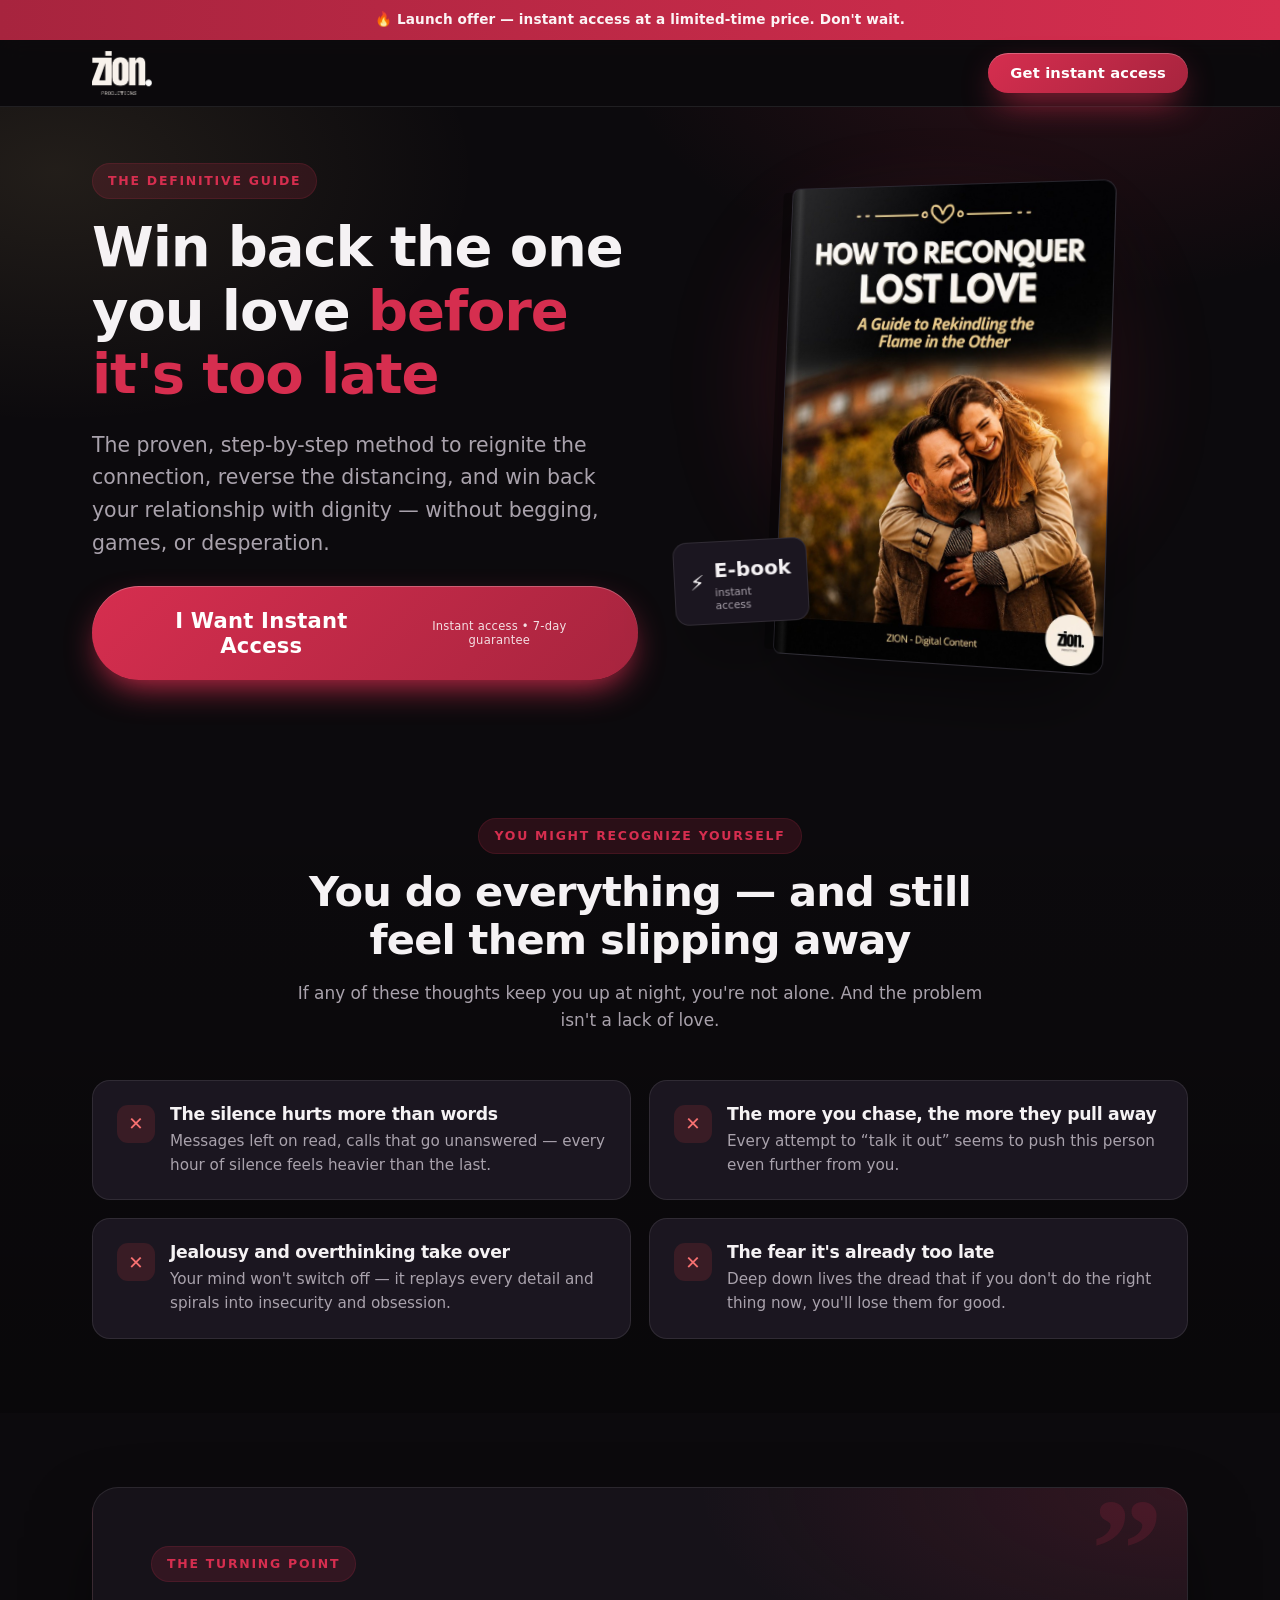
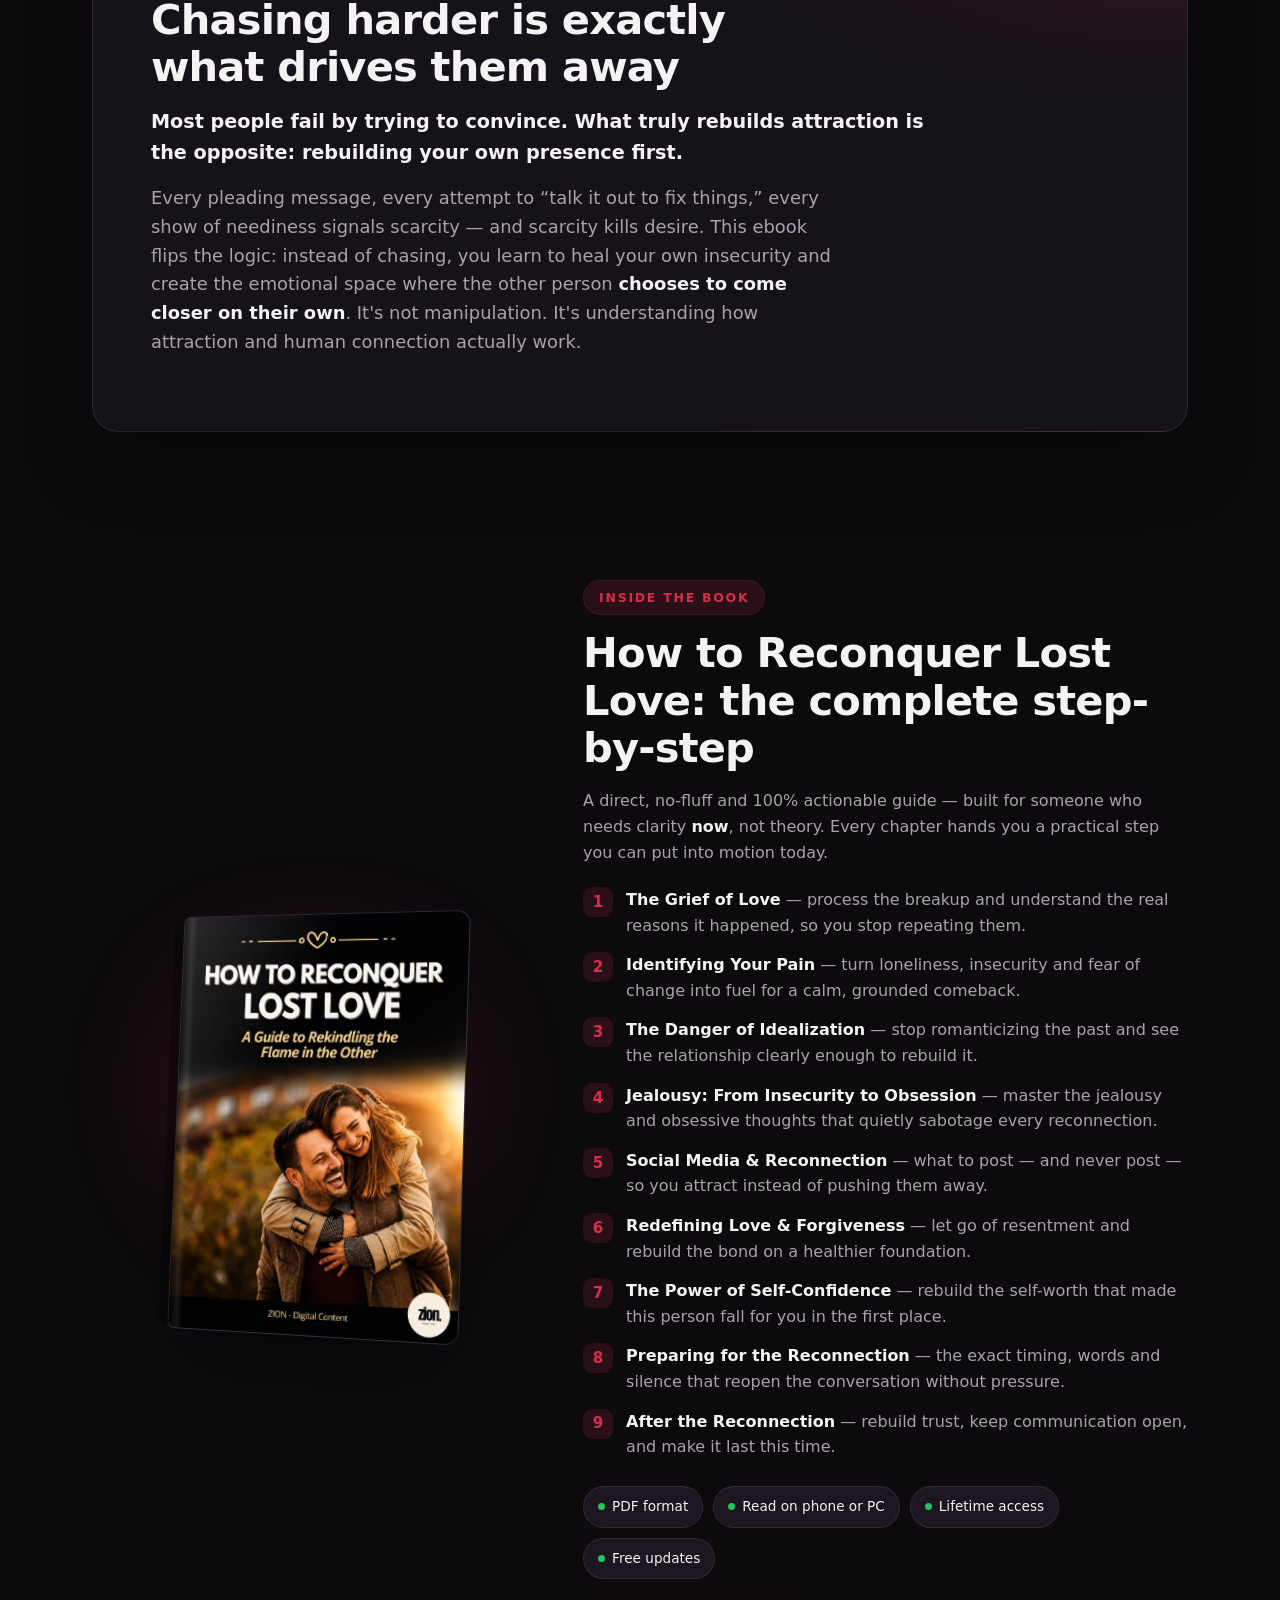
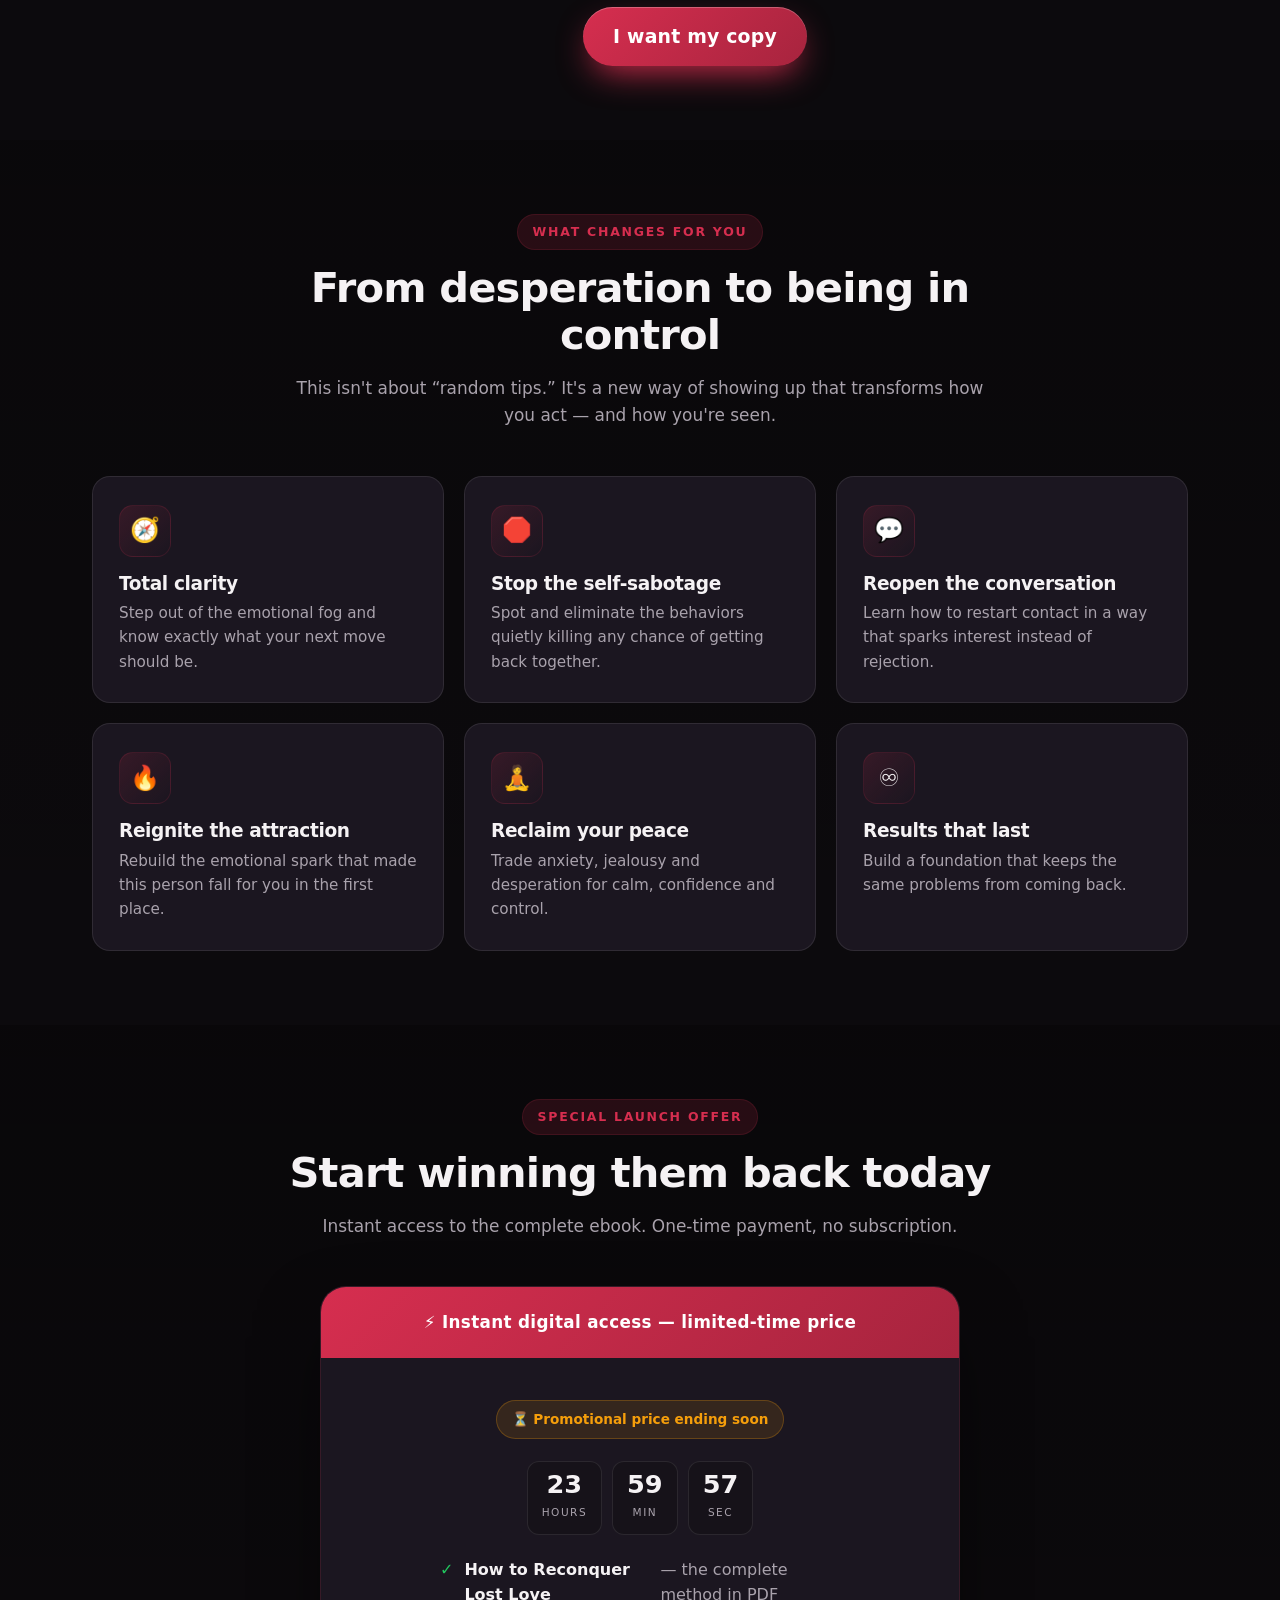
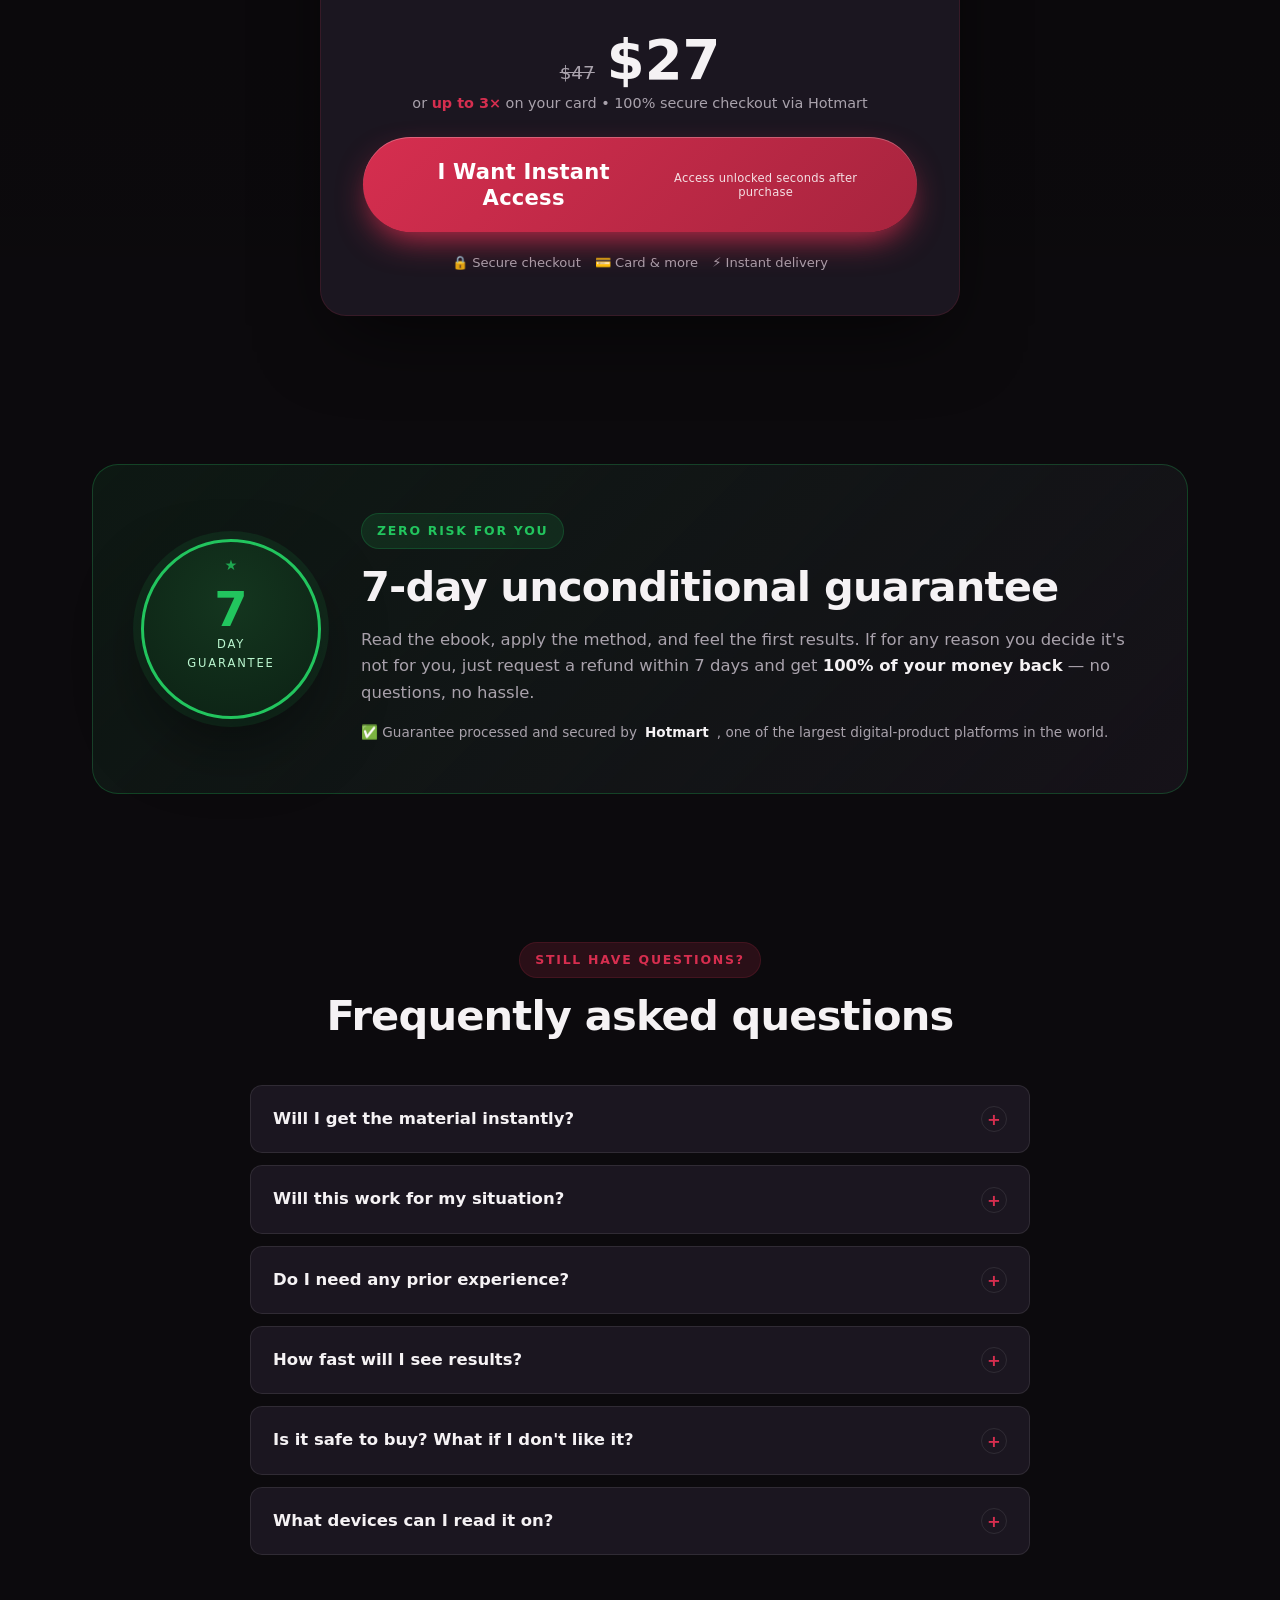
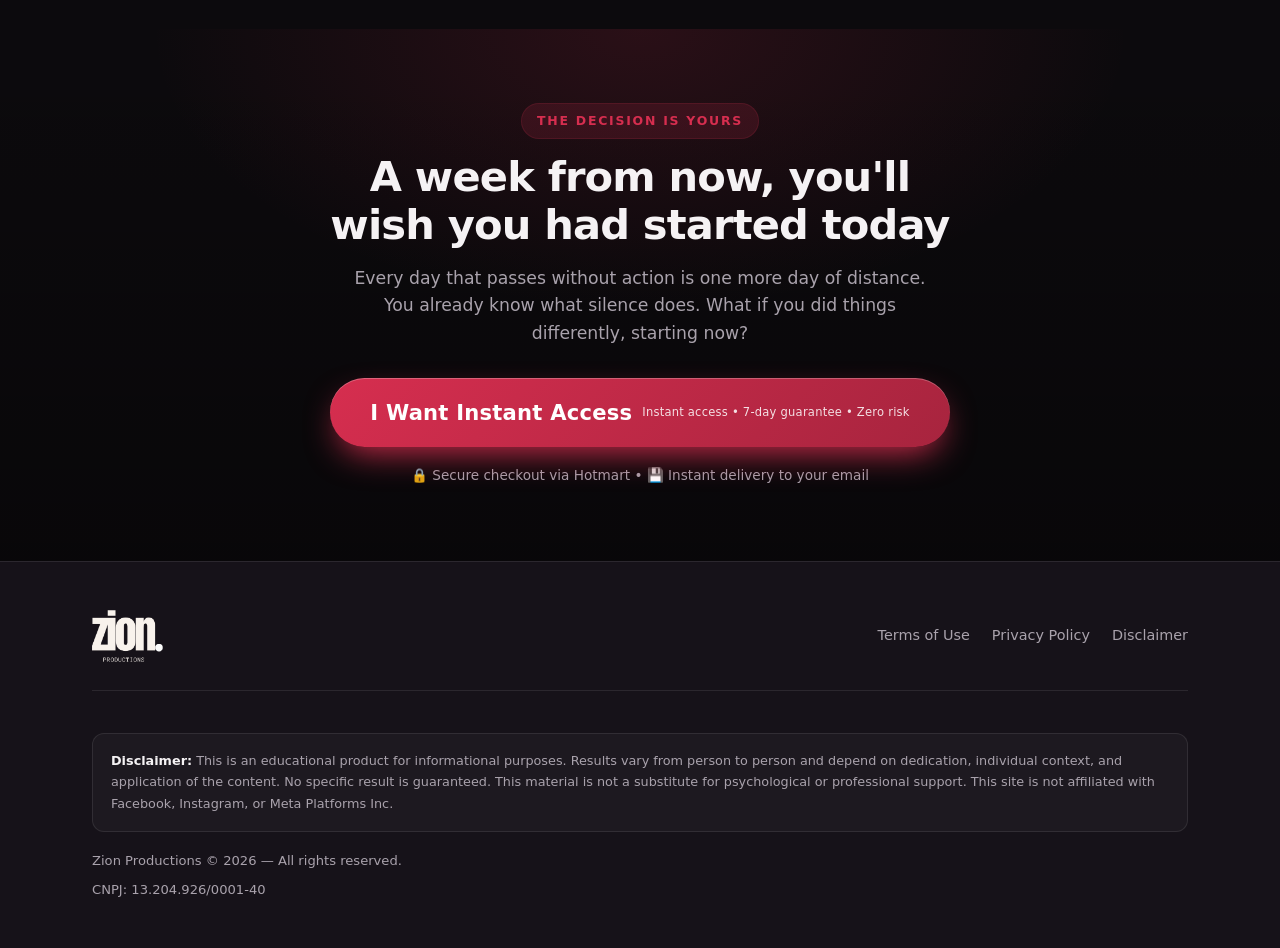
==== index.html @ 9dc63896 "Set live domain (ziondigitalvault.com) + add robots.txt and sitemap.xml - Point canonical, og:url, o" ====
<!doctype html>
<html lang="en">
<head>
<meta charset="utf-8" />
<meta name="viewport" content="width=device-width, initial-scale=1" />
<meta name="theme-color" content="#0c0a0d" />
<title>How to Reconquer Lost Love — Win Back the One You Love | Zion Productions</title>
<meta name="description" content="The step-by-step method to reignite the connection, reverse the distancing, and win back your relationship with dignity — no begging, games, or desperation. Instant e-book download. 7-day guarantee." />
<meta name="author" content="Zion Productions" />
<meta name="robots" content="index, follow, max-image-preview:large, max-snippet:-1" />

<!-- Live domain (Cloudflare). Update these absolute URLs if the domain ever changes. -->
<link rel="canonical" href="https://ziondigitalvault.com/" />

<!-- Open Graph / social -->
<meta property="og:type" content="website" />
<meta property="og:site_name" content="Zion Productions" />
<meta property="og:url" content="https://ziondigitalvault.com/" />
<meta property="og:title" content="How to Reconquer Lost Love — Win back the one you love before it's too late" />
<meta property="og:description" content="The proven step-by-step method to rekindle the flame and win back your relationship with dignity. Digital e-book, instant access, 7-day unconditional guarantee." />
<meta property="og:image" content="https://ziondigitalvault.com/assets/cover.jpg" />
<meta property="og:image:width" content="900" />
<meta property="og:image:height" content="1274" />
<meta property="og:image:alt" content="Cover of the ebook How to Reconquer Lost Love" />
<meta property="og:locale" content="en_US" />

<!-- Twitter Card -->
<meta name="twitter:card" content="summary_large_image" />
<meta name="twitter:title" content="How to Reconquer Lost Love — Win back the one you love before it's too late" />
<meta name="twitter:description" content="The proven step-by-step method to rekindle the flame and win back your relationship with dignity. Instant access. 7-day guarantee." />
<meta name="twitter:image" content="https://ziondigitalvault.com/assets/cover.jpg" />

<!-- Performance: fetch the hero cover (LCP image) as early as possible -->
<link rel="preload" as="image" href="assets/cover.jpg" fetchpriority="high" />

<style>
  /* ============================================================
     PREMIUM LANDING PAGE TEMPLATE — ZION PRODUCTIONS
     Config-driven. Edit the CONFIG object in the <script> at the end.
     ============================================================ */

  :root{
    --primary: #d62e4f;          /* injected via JS from CONFIG.cor_primaria */
    --primary-strong: #a81f3c;
    --primary-soft: rgba(214,46,79,.14);
    --gold: #e7c988;             /* accent that harmonizes with the cover */
    --bg: #0c0a0d;
    --bg-elev: #161219;
    --bg-card: #1b1620;
    --line: rgba(255,255,255,.09);
    --text: #f5f2f4;
    --muted: #a9a2ac;
    --white: #ffffff;
    --success: #22c55e;
    --warn: #f59e0b;
    --radius: 18px;
    --radius-sm: 12px;
    --shadow-lg: 0 30px 80px -20px rgba(0,0,0,.65);
    --shadow-glow: 0 20px 60px -12px var(--primary-soft);
    --maxw: 1140px;
    --font: 'Inter', system-ui, -apple-system, 'Segoe UI', Roboto, Helvetica, Arial, sans-serif;
    --font-display: 'Poppins', var(--font);
  }

  *{ box-sizing:border-box; }
  html{ scroll-behavior:smooth; }
  body{
    margin:0; background:var(--bg); color:var(--text);
    font-family:var(--font); line-height:1.6;
    -webkit-font-smoothing:antialiased; text-rendering:optimizeLegibility;
    overflow-x:hidden;
  }
  img{ max-width:100%; display:block; }
  a{ color:inherit; text-decoration:none; }
  h1,h2,h3{ font-family:var(--font-display); line-height:1.14; margin:0 0 .4em; font-weight:800; letter-spacing:-.02em; }
  h1{ font-size:clamp(2rem, 5.2vw, 3.5rem); }
  h2{ font-size:clamp(1.6rem, 3.6vw, 2.6rem); }
  h3{ font-size:clamp(1.15rem, 2vw, 1.5rem); }
  p{ margin:0 0 1rem; color:var(--muted); }
  strong{ color:var(--text); }
  .wrap{ width:100%; max-width:var(--maxw); margin:0 auto; padding:0 22px; }
  section{ position:relative; }

  /* ---------- Buttons ---------- */
  .btn{
    --pad-y:18px; --pad-x:30px;
    display:inline-flex; align-items:center; justify-content:center; gap:10px;
    background:linear-gradient(135deg, var(--primary), var(--primary-strong));
    color:var(--white); font-family:var(--font-display); font-weight:700;
    font-size:clamp(1rem,1.6vw,1.18rem); letter-spacing:.01em;
    padding:var(--pad-y) var(--pad-x); border:none; border-radius:999px;
    cursor:pointer; text-align:center; line-height:1.2;
    box-shadow:0 14px 34px -10px var(--primary), inset 0 1px 0 rgba(255,255,255,.25);
    transition:transform .18s ease, box-shadow .18s ease, filter .18s ease;
    position:relative; overflow:hidden; max-width:100%;
  }
  .btn::after{
    content:""; position:absolute; inset:0;
    background:linear-gradient(120deg, transparent 30%, rgba(255,255,255,.35) 50%, transparent 70%);
    transform:translateX(-120%); transition:transform .7s ease;
  }
  .btn:hover{ transform:translateY(-3px); box-shadow:0 22px 48px -12px var(--primary), inset 0 1px 0 rgba(255,255,255,.3); }
  .btn:hover::after{ transform:translateX(120%); }
  .btn:active{ transform:translateY(-1px) scale(.99); }
  .btn--lg{ --pad-y:22px; --pad-x:40px; font-size:clamp(1.05rem,1.8vw,1.32rem); }
  .btn--block{ display:flex; width:100%; }
  .btn__sub{ display:block; font-size:.72rem; font-weight:500; opacity:.85; letter-spacing:.02em; margin-top:2px; }
  .btn-pulse{ animation:pulse 2.4s ease-in-out infinite; }
  @keyframes pulse{
    0%,100%{ box-shadow:0 14px 34px -10px var(--primary), 0 0 0 0 var(--primary-soft); }
    50%{ box-shadow:0 14px 34px -10px var(--primary), 0 0 0 16px transparent; }
  }

  .eyebrow{
    display:inline-flex; align-items:center; gap:8px;
    font-family:var(--font-display); font-weight:600; font-size:.78rem;
    letter-spacing:.14em; text-transform:uppercase; color:var(--primary);
    background:var(--primary-soft); padding:7px 15px; border-radius:999px;
    border:1px solid var(--primary-soft);
  }
  .center{ text-align:center; }
  .reveal{ opacity:0; transform:translateY(26px); transition:opacity .7s ease, transform .7s ease; }
  .reveal.in{ opacity:1; transform:none; }

  /* ---------- Top announcement bar ---------- */
  .topbar{
    background:linear-gradient(90deg, var(--primary-strong), var(--primary));
    color:#fff; font-size:.85rem; font-weight:600; text-align:center;
    padding:9px 16px; letter-spacing:.01em; position:relative; z-index:20;
  }
  .topbar span{ opacity:.95; }
  .topbar b{ color:#fff; }

  /* ---------- Header ---------- */
  .site-header{
    position:sticky; top:0; z-index:30;
    backdrop-filter:blur(12px); background:rgba(12,10,13,.72);
    border-bottom:1px solid var(--line);
  }
  .site-header .wrap{ display:flex; align-items:center; justify-content:space-between; height:66px; }
  .brand{ display:flex; align-items:center; gap:11px; font-family:var(--font-display); font-weight:800; letter-spacing:-.01em; }
  .brand .mark{
    width:34px; height:34px; border-radius:9px; flex:0 0 auto;
    background:linear-gradient(135deg, var(--primary), var(--primary-strong));
    display:grid; place-items:center; color:#fff; font-size:1.05rem;
    box-shadow:0 8px 20px -6px var(--primary);
  }
  .brand .name{ font-size:1.05rem; }
  .brand .name small{ display:block; font-size:.62rem; font-weight:500; letter-spacing:.22em; color:var(--muted); text-transform:uppercase; }
  .brand-logo{ height:44px; width:auto; display:block; }
  .site-footer .brand-logo{ height:52px; }
  .site-header .btn{ --pad-y:11px; --pad-x:22px; font-size:.92rem; }
  .header-cta-hide{ display:none; }
  @media(min-width:720px){ .header-cta-hide{ display:inline-flex; } }

  /* ---------- Hero ---------- */
  .hero{ padding:56px 0 64px; overflow:hidden; }
  .hero::before{
    content:""; position:absolute; inset:-20% -10% auto -10%; height:640px; z-index:0;
    background:
      radial-gradient(650px 380px at 78% 8%, var(--primary-soft), transparent 70%),
      radial-gradient(600px 360px at 12% 30%, rgba(231,201,136,.10), transparent 70%);
    pointer-events:none;
  }
  .hero .wrap{ position:relative; z-index:1; }
  .hero-grid{ display:grid; grid-template-columns:1fr; gap:44px; align-items:center; }
  @media(min-width:960px){ .hero-grid{ grid-template-columns:1.05fr .95fr; gap:56px; } }
  .hero h1 .hl{ color:var(--primary); }
  .hero .sub{ font-size:clamp(1.05rem,1.8vw,1.28rem); color:var(--muted); max-width:44ch; }
  .hero .sub strong{ color:var(--text); }
  .hero-actions{ display:flex; flex-direction:column; gap:14px; margin-top:26px; }
  @media(min-width:520px){ .hero-actions{ flex-direction:row; align-items:center; flex-wrap:wrap; } }
  .trust-row{ display:flex; align-items:center; gap:16px; margin-top:26px; flex-wrap:wrap; }
  .stars{ color:#ffb703; letter-spacing:2px; font-size:1.05rem; }
  .trust-row .who{ font-size:.86rem; color:var(--muted); }
  .trust-row .who b{ color:var(--text); }
  .avatars{ display:flex; }
  .avatars i{
    width:34px; height:34px; border-radius:50%; margin-left:-10px; display:block;
    border:2px solid var(--bg); background:linear-gradient(135deg,#3a3340,#565062);
  }
  .avatars i:first-child{ margin-left:0; }

  /* Ebook cover / mockup */
  .cover-stage{ position:relative; display:grid; place-items:center; perspective:1400px; }
  .cover-glow{
    position:absolute; inset:8% 12%; z-index:0; filter:blur(50px);
    background:radial-gradient(circle at 50% 40%, var(--primary), transparent 68%);
    opacity:.5;
  }
  .ebook{
    position:relative; z-index:1; width:min(340px, 78%);
    border-radius:8px 14px 14px 8px; overflow:hidden;
    box-shadow:var(--shadow-lg), -14px 0 0 -4px rgba(0,0,0,.35);
    transform:rotateY(-16deg) rotateX(4deg) rotateZ(1deg);
    transition:transform .6s cubic-bezier(.2,.7,.2,1);
    background:linear-gradient(135deg, #23202a, #14111a);
    border:1px solid rgba(255,255,255,.08);
    aspect-ratio:1000/1414;
  }
  .cover-stage:hover .ebook{ transform:rotateY(-8deg) rotateX(2deg); }
  .ebook::before{ /* spine highlight */
    content:""; position:absolute; left:0; top:0; bottom:0; width:14px; z-index:3;
    background:linear-gradient(90deg, rgba(0,0,0,.38), rgba(255,255,255,.08) 60%, transparent);
  }
  .ebook::after{ /* page glare */
    content:""; position:absolute; inset:0; z-index:2; pointer-events:none;
    background:linear-gradient(115deg, rgba(255,255,255,.16) 0%, transparent 34%);
  }
  .ebook img{ width:100%; height:100%; object-fit:cover; }

  /* Built-in cover (faithful recreation of the printed cover) */
  .ebook .fallback{
    position:absolute; inset:0; display:flex; flex-direction:column; justify-content:space-between;
    text-align:center;
    background:
      radial-gradient(130% 85% at 78% 72%, rgba(231,201,136,.55), rgba(214,120,60,.20) 34%, transparent 60%),
      linear-gradient(180deg, #0a090c 0%, #171015 52%, #050505 100%);
  }
  .ebook .fb-head{ padding:26px 20px 0; }
  .ebook .fb-orn{
    color:var(--gold); letter-spacing:.35em; font-size:.85rem; margin-bottom:16px; opacity:.9;
  }
  .ebook .fb-title{
    font-family:var(--font-display); font-weight:800; color:#fff; text-transform:uppercase;
    font-size:clamp(1.25rem,6.6vw,1.7rem); line-height:1.04; letter-spacing:.005em; margin:0;
    text-shadow:0 2px 14px rgba(0,0,0,.55);
  }
  .ebook .fb-title span{ display:block; }
  .ebook .fb-sub{
    font-family:var(--font-display); color:var(--gold); font-style:italic; font-weight:600;
    font-size:clamp(.82rem,3.4vw,1rem); line-height:1.25; margin:.7rem auto 0; max-width:22ch;
  }
  .ebook .fb-foot{
    background:#000; color:var(--gold); padding:13px 12px; font-family:var(--font-display);
    font-weight:600; font-size:.72rem; letter-spacing:.06em;
    display:flex; align-items:center; justify-content:center; gap:8px;
  }
  .ebook .fb-foot .fb-badge{
    width:26px; height:26px; border-radius:50%; border:1px solid rgba(231,201,136,.5);
    display:grid; place-items:center; font-size:.62rem; font-weight:800; color:#fff; letter-spacing:0;
  }
  .cover-badge{
    position:absolute; z-index:4; right:-5%; top:1%;
    background:var(--bg-card); border:1px solid var(--line);
    border-radius:14px; padding:12px 15px; box-shadow:var(--shadow-lg);
    display:flex; align-items:center; gap:10px; transform:rotate(3deg);
  }
  .cover-badge .n{ font-family:var(--font-display); font-weight:800; font-size:1.25rem; color:var(--text); }
  .cover-badge .l{ font-size:.66rem; color:var(--muted); line-height:1.2; }
  .cover-badge .ic{ font-size:1.3rem; }
  .cover-badge.bl{ right:auto; left:-4%; top:auto; bottom:8%; transform:rotate(-3deg); }
  /* On small screens the floating badges would clip at the viewport edge — hide them; the cover carries the message. */
  @media(max-width:600px){ .cover-badge{ display:none; } }

  /* ---------- Generic section spacing ---------- */
  .sec{ padding:74px 0; }
  .sec--tight{ padding:52px 0; }
  .sec-head{ max-width:720px; margin:0 auto 46px; text-align:center; }
  .sec-head p{ font-size:1.06rem; }

  /* ---------- Pain section ---------- */
  .pain{ background:linear-gradient(180deg, transparent, rgba(0,0,0,.25)); }
  .pain-grid{ display:grid; gap:18px; grid-template-columns:1fr; }
  @media(min-width:640px){ .pain-grid{ grid-template-columns:1fr 1fr; } }
  .pain-card{
    background:var(--bg-card); border:1px solid var(--line); border-radius:var(--radius);
    padding:24px 24px 22px; display:flex; gap:15px; align-items:flex-start;
  }
  .pain-card .x{
    flex:0 0 auto; width:38px; height:38px; border-radius:11px; display:grid; place-items:center;
    background:rgba(239,68,68,.14); color:#f87171; font-size:1.15rem; font-weight:800;
  }
  .pain-card h3{ font-size:1.08rem; margin-bottom:4px; }
  .pain-card p{ margin:0; font-size:.95rem; }

  /* ---------- Insight / pattern break ---------- */
  .insight-box{
    background:
      radial-gradient(700px 300px at 100% 0%, var(--primary-soft), transparent 70%),
      var(--bg-elev);
    border:1px solid var(--line); border-radius:26px; padding:clamp(30px,5vw,58px);
    box-shadow:var(--shadow-lg); position:relative; overflow:hidden;
  }
  .insight-box .quote-mark{
    position:absolute; top:-10px; right:24px; font-family:Georgia,serif;
    font-size:9rem; line-height:1; color:var(--primary-soft); font-weight:700; pointer-events:none;
  }
  .insight-box h2{ max-width:20ch; }
  .insight-box p{ font-size:1.12rem; max-width:60ch; }
  .insight-box .lead{ color:var(--text); font-weight:600; font-size:1.2rem; }

  /* ---------- Ebook presentation ---------- */
  .present-grid{ display:grid; grid-template-columns:1fr; gap:44px; align-items:center; }
  @media(min-width:900px){ .present-grid{ grid-template-columns:.85fr 1.15fr; } }
  .present-list{ list-style:none; padding:0; margin:22px 0 0; display:grid; gap:14px; }
  .present-list li{ display:flex; gap:13px; align-items:flex-start; }
  .present-list .ic{
    flex:0 0 auto; width:30px; height:30px; border-radius:9px; display:grid; place-items:center;
    background:var(--primary-soft); color:var(--primary); font-weight:800; font-size:.95rem;
  }
  .present-list li span{ color:var(--muted); }
  .present-list li b{ color:var(--text); }
  .meta-chips{ display:flex; flex-wrap:wrap; gap:10px; margin-top:26px; }
  .chip{
    display:inline-flex; align-items:center; gap:7px; font-size:.85rem; color:var(--text);
    background:var(--bg-card); border:1px solid var(--line); padding:9px 14px; border-radius:999px;
  }
  .chip .d{ width:7px; height:7px; border-radius:50%; background:var(--success); }

  /* ---------- Benefits ---------- */
  .benefits-grid{ display:grid; gap:20px; grid-template-columns:1fr; }
  @media(min-width:640px){ .benefits-grid{ grid-template-columns:1fr 1fr; } }
  @media(min-width:980px){ .benefits-grid{ grid-template-columns:repeat(3,1fr); } }
  .benefit{
    background:var(--bg-card); border:1px solid var(--line); border-radius:var(--radius);
    padding:28px 26px; transition:transform .25s ease, border-color .25s ease, box-shadow .25s ease;
  }
  .benefit:hover{ transform:translateY(-5px); border-color:var(--primary-soft); box-shadow:var(--shadow-glow); }
  .benefit .ic{
    width:52px; height:52px; border-radius:14px; display:grid; place-items:center; font-size:1.5rem;
    background:linear-gradient(135deg, var(--primary-soft), transparent);
    border:1px solid var(--primary-soft); margin-bottom:16px;
  }
  .benefit h3{ font-size:1.16rem; }
  .benefit p{ margin:0; font-size:.95rem; }

  /* ---------- Offer ---------- */
  .offer{ background:linear-gradient(180deg, rgba(0,0,0,.28), transparent); }
  .offer-card{
    max-width:640px; margin:0 auto; background:var(--bg-card);
    border:1px solid var(--primary-soft); border-radius:26px; overflow:hidden;
    box-shadow:var(--shadow-lg);
  }
  .offer-card .top{
    background:linear-gradient(135deg, var(--primary), var(--primary-strong));
    color:#fff; text-align:center; padding:22px; font-family:var(--font-display); font-weight:700;
    letter-spacing:.02em; font-size:1.05rem;
  }
  .offer-card .body{ padding:clamp(26px,4vw,42px); text-align:center; }
  .offer-includes{ list-style:none; padding:0; margin:0 auto 26px; max-width:400px; text-align:left; display:grid; gap:12px; }
  .offer-includes li{ display:flex; gap:11px; align-items:flex-start; color:var(--muted); }
  .offer-includes li::before{ content:"✓"; color:var(--success); font-weight:800; flex:0 0 auto; }
  .offer-includes li b{ color:var(--text); }
  .price{ display:flex; align-items:baseline; justify-content:center; gap:12px; margin:6px 0 4px; flex-wrap:wrap; }
  .price .old{ color:var(--muted); text-decoration:line-through; font-size:1.15rem; }
  .price .now{ font-family:var(--font-display); font-weight:800; font-size:clamp(2.4rem,6vw,3.4rem); color:var(--text); line-height:1; }
  .price .now .cents{ font-size:1.4rem; vertical-align:top; }
  .price-note{ font-size:.9rem; color:var(--muted); margin-bottom:22px; }
  .price-note b{ color:var(--primary); }
  .scarcity{
    display:inline-flex; align-items:center; gap:8px; margin-bottom:18px;
    background:rgba(245,158,11,.12); color:var(--warn); border:1px solid rgba(245,158,11,.25);
    padding:8px 15px; border-radius:999px; font-size:.85rem; font-weight:600;
  }
  .pay-badges{ display:flex; align-items:center; justify-content:center; gap:14px; margin-top:20px; flex-wrap:wrap; color:var(--muted); font-size:.82rem; }
  .pay-badges .b{ display:flex; align-items:center; gap:6px; }

  /* countdown */
  .countdown{ display:flex; gap:10px; justify-content:center; margin:4px 0 22px; }
  .countdown .u{ background:var(--bg-elev); border:1px solid var(--line); border-radius:12px; padding:10px 14px; min-width:64px; }
  .countdown .u b{ font-family:var(--font-display); font-size:1.6rem; display:block; color:var(--text); line-height:1; }
  .countdown .u span{ font-size:.66rem; letter-spacing:.14em; text-transform:uppercase; color:var(--muted); }

  /* ---------- Bonus ---------- */
  .bonus-grid{ display:grid; gap:18px; grid-template-columns:1fr; }
  @media(min-width:720px){ .bonus-grid{ grid-template-columns:1fr 1fr; } }
  .bonus{
    display:flex; gap:16px; align-items:flex-start; background:var(--bg-card);
    border:1px solid var(--line); border-radius:var(--radius); padding:22px;
    position:relative; overflow:hidden;
  }
  .bonus .tag{
    position:absolute; top:14px; right:-30px; transform:rotate(38deg);
    background:var(--primary); color:#fff; font-size:.66rem; font-weight:800; letter-spacing:.1em;
    padding:4px 40px; text-transform:uppercase;
  }
  .bonus .ic{ flex:0 0 auto; font-size:1.8rem; width:54px; height:54px; border-radius:14px; display:grid; place-items:center; background:var(--primary-soft); }
  .bonus h3{ font-size:1.08rem; margin-bottom:3px; }
  .bonus p{ margin:0; font-size:.9rem; }
  .bonus .val{ display:inline-block; margin-top:8px; font-size:.8rem; color:var(--success); font-weight:700; }

  /* ---------- Testimonials ---------- */
  .tst-grid{ display:grid; gap:20px; grid-template-columns:1fr; }
  @media(min-width:720px){ .tst-grid{ grid-template-columns:1fr 1fr; } }
  @media(min-width:1000px){ .tst-grid{ grid-template-columns:repeat(3,1fr); } }
  .tst{
    background:var(--bg-card); border:1px solid var(--line); border-radius:var(--radius); padding:26px;
    display:flex; flex-direction:column; gap:14px;
  }
  .tst .stars{ font-size:.95rem; }
  .tst p{ margin:0; color:var(--text); font-size:.98rem; }
  .tst .who{ display:flex; align-items:center; gap:12px; margin-top:auto; }
  .tst .who i{ width:44px; height:44px; border-radius:50%; background:linear-gradient(135deg,var(--primary),var(--primary-strong)); display:grid; place-items:center; color:#fff; font-family:var(--font-display); font-weight:800; }
  .tst .who .nm{ font-weight:700; font-size:.92rem; }
  .tst .who .rl{ font-size:.8rem; color:var(--muted); }
  .verified{ font-size:.72rem; color:var(--success); display:inline-flex; align-items:center; gap:4px; }

  /* ---------- Guarantee ---------- */
  .guarantee-box{
    display:grid; grid-template-columns:1fr; gap:30px; align-items:center;
    background:linear-gradient(135deg, rgba(34,197,94,.08), var(--bg-elev));
    border:1px solid rgba(34,197,94,.25); border-radius:26px; padding:clamp(28px,4vw,48px);
  }
  @media(min-width:760px){ .guarantee-box{ grid-template-columns:180px 1fr; gap:40px; } }
  .seal{
    width:180px; max-width:52vw; margin:0 auto; aspect-ratio:1; border-radius:50%;
    background:radial-gradient(circle at 50% 35%, #14361f, #0c2114);
    border:3px solid var(--success); display:grid; place-items:center; text-align:center;
    box-shadow:0 0 0 8px rgba(34,197,94,.10), var(--shadow-lg); position:relative;
  }
  .seal .big{ font-family:var(--font-display); font-weight:800; font-size:3rem; color:var(--success); line-height:1; }
  .seal .sm{ font-size:.72rem; letter-spacing:.16em; text-transform:uppercase; color:#bbf7d0; margin-top:2px; }
  .seal::before{ content:"★"; position:absolute; top:12px; color:var(--success); font-size:.9rem; opacity:.8; }
  .guarantee-box h2{ color:var(--text); }
  .guarantee-box p{ font-size:1.03rem; margin-bottom:0; }
  .guarantee-box .hotmart{ display:inline-flex; align-items:center; gap:8px; margin-top:16px; font-size:.85rem; color:var(--muted); }
  .guarantee-box .hotmart b{ color:var(--text); }

  /* ---------- FAQ ---------- */
  .faq-list{ max-width:780px; margin:0 auto; display:grid; gap:12px; }
  .faq-item{ background:var(--bg-card); border:1px solid var(--line); border-radius:var(--radius-sm); overflow:hidden; transition:border-color .2s ease; }
  .faq-item[open]{ border-color:var(--primary-soft); }
  .faq-item summary{
    list-style:none; cursor:pointer; padding:20px 22px; display:flex; align-items:center; justify-content:space-between; gap:16px;
    font-family:var(--font-display); font-weight:600; font-size:1.03rem; color:var(--text);
  }
  .faq-item summary::-webkit-details-marker{ display:none; }
  .faq-item summary .plus{ flex:0 0 auto; width:26px; height:26px; border-radius:50%; border:1px solid var(--line); display:grid; place-items:center; transition:transform .25s ease, background .25s ease; color:var(--primary); font-weight:700; }
  .faq-item[open] summary .plus{ transform:rotate(45deg); background:var(--primary-soft); }
  .faq-item .ans{ padding:0 22px 20px; }
  .faq-item .ans p{ margin:0; }

  /* ---------- Final CTA ---------- */
  .final{
    text-align:center;
    background:
      radial-gradient(700px 400px at 50% 0%, var(--primary-soft), transparent 70%),
      linear-gradient(180deg, transparent, rgba(0,0,0,.3));
  }
  .final h2{ max-width:22ch; margin-left:auto; margin-right:auto; }
  .final p{ max-width:52ch; margin-left:auto; margin-right:auto; font-size:1.08rem; }
  .final .btn{ margin-top:14px; }
  .final .micro{ margin-top:18px; font-size:.85rem; color:var(--muted); }

  /* ---------- Footer ---------- */
  .site-footer{ border-top:1px solid var(--line); padding:48px 0 40px; background:var(--bg-elev); }
  .footer-top{ display:flex; flex-direction:column; gap:26px; align-items:flex-start; justify-content:space-between; }
  @media(min-width:760px){ .footer-top{ flex-direction:row; align-items:center; } }
  .footer-links{ display:flex; gap:22px; flex-wrap:wrap; font-size:.9rem; }
  .footer-links a{ color:var(--muted); transition:color .2s ease; }
  .footer-links a:hover{ color:var(--text); }
  .footer-meta{ margin-top:28px; padding-top:24px; border-top:1px solid var(--line); font-size:.82rem; color:var(--muted); }
  .footer-meta p{ margin:0 0 8px; font-size:.82rem; }
  .disclaimer{ background:rgba(255,255,255,.03); border:1px solid var(--line); border-radius:12px; padding:16px 18px; margin-top:18px; font-size:.8rem; color:var(--muted); line-height:1.7; }
  .disclaimer b{ color:var(--text); }

  /* ---------- Sticky mobile CTA ---------- */
  .sticky-cta{
    position:fixed; left:0; right:0; bottom:0; z-index:40; padding:12px 16px calc(12px + env(safe-area-inset-bottom));
    background:rgba(12,10,13,.9); backdrop-filter:blur(12px); border-top:1px solid var(--line);
    transform:translateY(120%); transition:transform .35s ease;
  }
  .sticky-cta.show{ transform:translateY(0); }
  .sticky-cta .wrap{ display:flex; align-items:center; gap:14px; justify-content:space-between; }
  .sticky-cta .price-sm{ line-height:1.1; }
  .sticky-cta .price-sm b{ font-family:var(--font-display); font-size:1.25rem; color:var(--text); }
  .sticky-cta .price-sm span{ display:block; font-size:.72rem; color:var(--muted); }
  .sticky-cta .btn{ --pad-y:14px; --pad-x:24px; font-size:.98rem; white-space:nowrap; }
  @media(min-width:720px){ .sticky-cta{ display:none; } }

  @media (prefers-reduced-motion: reduce){
    *{ animation:none !important; scroll-behavior:auto !important; }
    .reveal{ opacity:1; transform:none; }
  }
</style>
</head>
<body>

  <!-- ===== Announcement bar ===== -->
  <div class="topbar" id="topbar">
    <span>🔥 Launch offer — <b>instant access</b> at a limited-time price. Don't wait.</span>
  </div>

  <!-- ===== Header ===== -->
  <header class="site-header">
    <div class="wrap">
      <a class="brand" href="#top" aria-label="Zion Productions">
        <img class="brand-logo" src="assets/logo.png" alt="Zion Productions" width="242" height="177" decoding="async" />
      </a>
      <a href="#offer" class="btn header-cta-hide" data-cta>Get instant access</a>
    </div>
  </header>

  <main id="top">

    <!-- ===== HERO ===== -->
    <section class="hero">
      <div class="wrap">
        <div class="hero-grid">
          <div class="hero-copy reveal">
            <span class="eyebrow" id="hero-eyebrow">The definitive guide</span>
            <h1 id="hero-title" style="margin-top:16px;">
              Win back the one you love — <span class="hl">before it's too late</span>
            </h1>
            <p class="sub" id="hero-sub">
              The proven, step-by-step method to reignite the connection, reverse the distancing,
              and win back your relationship <strong>with dignity</strong> — without begging,
              games, or desperation.
            </p>

            <div class="hero-actions">
              <a href="#offer" class="btn btn--lg btn-pulse" data-cta id="hero-cta">
                I Want Instant Access
                <span class="btn__sub">Instant access • 7-day guarantee</span>
              </a>
            </div>
          </div>

          <div class="cover-stage reveal">
            <div class="cover-glow"></div>
            <div class="ebook" id="ebook-cover">
              <!-- If CONFIG.capa has a URL, an <img> is injected here. Otherwise the built-in cover below is shown. -->
              <div class="fallback" id="ebook-fallback">
                <div class="fb-head">
                  <div class="fb-orn">— ·· ♥ ·· —</div>
                  <h3 class="fb-title">How to Reconquer <span>Lost Love</span></h3>
                  <p class="fb-sub">A Guide to Rekindling the Flame in the Other</p>
                </div>
                <div class="fb-foot"><span class="fb-badge">zion</span> ZION — Digital Content</div>
              </div>
            </div>
            <div class="cover-badge bl">
              <span class="ic">⚡</span>
              <div><div class="n">E-book</div><div class="l">instant<br>access</div></div>
            </div>
          </div>
        </div>
      </div>
    </section>

    <!-- ===== 1. EMOTIONAL PAIN ===== -->
    <section class="sec pain">
      <div class="wrap">
        <div class="sec-head reveal">
          <span class="eyebrow">You might recognize yourself</span>
          <h2 style="margin-top:14px;">You do everything — and still feel them slipping away</h2>
          <p>If any of these thoughts keep you up at night, you're not alone. And the problem isn't a lack of love.</p>
        </div>
        <div class="pain-grid" id="pain-grid">
          <!-- injected via JS -->
        </div>
      </div>
    </section>

    <!-- ===== 2. INSIGHT / PATTERN BREAK ===== -->
    <section class="sec insight">
      <div class="wrap">
        <div class="insight-box reveal">
          <span class="quote-mark" aria-hidden="true">”</span>
          <span class="eyebrow">The turning point</span>
          <h2 style="margin-top:14px;">Chasing harder is exactly what drives them away</h2>
          <p class="lead">Most people fail by trying to <strong>convince</strong>. What truly rebuilds attraction is the opposite: rebuilding your own presence first.</p>
          <p>Every pleading message, every attempt to “talk it out to fix things,” every show of neediness signals scarcity — and scarcity kills desire. This ebook flips the logic: instead of chasing, you learn to heal your own insecurity and create the emotional space where the other person <strong>chooses to come closer on their own</strong>. It's not manipulation. It's understanding how attraction and human connection actually work.</p>
        </div>
      </div>
    </section>

    <!-- ===== 3. EBOOK PRESENTATION ===== -->
    <section class="sec">
      <div class="wrap">
        <div class="present-grid">
          <div class="cover-stage reveal">
            <div class="cover-glow"></div>
            <div class="ebook" id="ebook-cover-2" style="width:min(300px,86%);">
              <div class="fallback">
                <div class="fb-head">
                  <div class="fb-orn">— ·· ♥ ·· —</div>
                  <h3 class="fb-title">How to Reconquer <span>Lost Love</span></h3>
                  <p class="fb-sub">A Guide to Rekindling the Flame in the Other</p>
                </div>
                <div class="fb-foot"><span class="fb-badge">zion</span> ZION — Digital Content</div>
              </div>
            </div>
          </div>
          <div class="reveal">
            <span class="eyebrow">Inside the book</span>
            <h2 style="margin-top:14px;" id="present-title">How to Reconquer Lost Love: the complete step-by-step</h2>
            <p>A direct, no-fluff and 100% actionable guide — built for someone who needs clarity <strong>now</strong>, not theory. Every chapter hands you a practical step you can put into motion today.</p>
            <ul class="present-list" id="present-list">
              <!-- injected via JS -->
            </ul>
            <div class="meta-chips">
              <span class="chip"><span class="d"></span> PDF format</span>
              <span class="chip"><span class="d"></span> Read on phone or PC</span>
              <span class="chip"><span class="d"></span> Lifetime access</span>
              <span class="chip"><span class="d"></span> Free updates</span>
            </div>
            <div style="margin-top:28px;">
              <a href="#offer" class="btn" data-cta>I want my copy</a>
            </div>
          </div>
        </div>
      </div>
    </section>

    <!-- ===== 4. BENEFITS ===== -->
    <section class="sec" style="background:linear-gradient(180deg, rgba(0,0,0,.22), transparent);">
      <div class="wrap">
        <div class="sec-head reveal">
          <span class="eyebrow">What changes for you</span>
          <h2 style="margin-top:14px;">From desperation to being in control</h2>
          <p>This isn't about “random tips.” It's a new way of showing up that transforms how you act — and how you're seen.</p>
        </div>
        <div class="benefits-grid" id="benefits-grid">
          <!-- injected via JS -->
        </div>
      </div>
    </section>

    <!-- ===== 5. OFFER ===== -->
    <section class="sec offer" id="offer">
      <div class="wrap">
        <div class="sec-head reveal">
          <span class="eyebrow">Special launch offer</span>
          <h2 style="margin-top:14px;">Start winning them back today</h2>
          <p>Instant access to the complete ebook. One-time payment, no subscription.</p>
        </div>

        <div class="offer-card reveal">
          <div class="top">⚡ Instant digital access — limited-time price</div>
          <div class="body">
            <div class="scarcity">⏳ Promotional price ending soon</div>

            <div class="countdown" id="countdown" aria-hidden="true">
              <div class="u"><b id="cd-h">00</b><span>hours</span></div>
              <div class="u"><b id="cd-m">00</b><span>min</span></div>
              <div class="u"><b id="cd-s">00</b><span>sec</span></div>
            </div>

            <ul class="offer-includes" id="offer-includes">
              <li><b>How to Reconquer Lost Love</b> — the complete method in PDF</li>
              <!-- bonuses injected via JS -->
            </ul>

            <div class="price">
              <span class="old">$47</span>
              <span class="now">$27</span>
            </div>
            <div class="price-note">or <b>up to 3×</b> on your card • 100% secure checkout via Hotmart</div>

            <a href="#" class="btn btn--lg btn--block btn-pulse" data-checkout id="offer-cta">
              I Want Instant Access
              <span class="btn__sub">Access unlocked seconds after purchase</span>
            </a>

            <div class="pay-badges">
              <span class="b">🔒 Secure checkout</span>
              <span class="b">💳 Card & more</span>
              <span class="b">⚡ Instant delivery</span>
            </div>
          </div>
        </div>
      </div>
    </section>

    <!-- ===== BONUS ===== -->
    <section class="sec sec--tight" id="bonus-section">
      <div class="wrap">
        <div class="sec-head reveal">
          <span class="eyebrow">You also get</span>
          <h2 style="margin-top:14px;">Exclusive bonuses included today</h2>
        </div>
        <div class="bonus-grid" id="bonus-grid">
          <!-- injected via JS -->
        </div>
      </div>
    </section>

    <!-- ===== 7. GUARANTEE ===== -->
    <section class="sec guarantee">
      <div class="wrap">
        <div class="guarantee-box reveal">
          <div class="seal">
            <div>
              <div class="big">7</div>
              <div class="sm">day<br>guarantee</div>
            </div>
          </div>
          <div>
            <span class="eyebrow" style="color:var(--success); background:rgba(34,197,94,.12); border-color:rgba(34,197,94,.2);">Zero risk for you</span>
            <h2 style="margin-top:14px;">7-day unconditional guarantee</h2>
            <p>Read the ebook, apply the method, and feel the first results. If for any reason you decide it's not for you, just request a refund within 7 days and get <strong>100% of your money back</strong> — no questions, no hassle.</p>
            <span class="hotmart">✅ Guarantee processed and secured by <b>Hotmart</b>, one of the largest digital-product platforms in the world.</span>
          </div>
        </div>
      </div>
    </section>

    <!-- ===== 8. TESTIMONIALS (optional) ===== -->
    <section class="sec" id="testimonials-section" style="display:none; background:linear-gradient(180deg, rgba(0,0,0,.22), transparent);">
      <div class="wrap">
        <div class="sec-head reveal">
          <span class="eyebrow">Real stories</span>
          <h2 style="margin-top:14px;">Those who applied it, transformed</h2>
          <p>Results from readers who decided to act. Results vary from person to person.</p>
        </div>
        <div class="tst-grid" id="tst-grid">
          <!-- injected via JS -->
        </div>
      </div>
    </section>

    <!-- ===== FAQ ===== -->
    <section class="sec">
      <div class="wrap">
        <div class="sec-head reveal">
          <span class="eyebrow">Still have questions?</span>
          <h2 style="margin-top:14px;">Frequently asked questions</h2>
        </div>
        <div class="faq-list" id="faq-list">
          <!-- injected via JS -->
        </div>
      </div>
    </section>

    <!-- ===== 9. FINAL CTA ===== -->
    <section class="sec final">
      <div class="wrap reveal">
        <span class="eyebrow">The decision is yours</span>
        <h2 style="margin-top:14px;">A week from now, you'll wish you had started today</h2>
        <p>Every day that passes without action is one more day of distance. You already know what silence does. What if you did things differently, starting now?</p>
        <a href="#offer" class="btn btn--lg btn-pulse" data-cta>
          I Want Instant Access
          <span class="btn__sub">Instant access • 7-day guarantee • Zero risk</span>
        </a>
        <div class="micro">🔒 Secure checkout via Hotmart • 💾 Instant delivery to your email</div>
      </div>
    </section>
  </main>

  <!-- ===== Footer ===== -->
  <footer class="site-footer">
    <div class="wrap">
      <div class="footer-top">
        <a class="brand" href="#top">
          <img class="brand-logo" src="assets/logo.png" alt="Zion Productions" width="242" height="177" decoding="async" />
        </a>
        <nav class="footer-links" aria-label="Footer">
          <a href="#" data-doc="terms">Terms of Use</a>
          <a href="#" data-doc="privacy">Privacy Policy</a>
          <a href="#" data-doc="disclaimer">Disclaimer</a>
        </nav>
      </div>
      <div class="footer-meta">
        <div class="disclaimer">
          <b>Disclaimer:</b> This is an educational product for informational purposes. Results vary from person to person and depend on dedication, individual context, and application of the content. No specific result is guaranteed. This material is not a substitute for psychological or professional support. This site is not affiliated with Facebook, Instagram, or Meta Platforms Inc.
        </div>
        <p style="margin-top:18px;">Zion Productions © 2026 — All rights reserved.</p>
        <p>CNPJ: 13.204.926/0001-40</p>
      </div>
    </div>
  </footer>

  <!-- ===== Sticky mobile CTA ===== -->
  <div class="sticky-cta" id="sticky-cta">
    <div class="wrap">
      <div class="price-sm"><b>$27</b><span>$47 • today</span></div>
      <a href="#offer" class="btn" data-cta>Get it now</a>
    </div>
  </div>

<script>
/* ============================================================
   CONFIGURATION — edit this object to adapt to any ebook.
   Just change texts, colors, benefits, FAQ and bonuses.
   The rest of the page renders automatically.
   ============================================================ */
const CONFIG = {
  "titulo": "Win back the one you love — before it's too late",
  "subtitulo": "The proven, step-by-step method to reignite the connection, reverse the distancing, and win back your relationship with dignity — without begging, games, or desperation.",
  "cta": "I Want Instant Access",
  "capa": "assets/cover.jpg",  // Real cover image (optimized). For a fully self-contained page, a data URI also works here.
  "cor_primaria": "#d62e4f",        // primary accent color of the template
  "checkout_url": "https://pay.hotmart.com/REPLACE-WITH-YOUR-HOTMART-CHECKOUT-LINK",
  "nome_ebook": "How to Reconquer Lost Love",
  "promessa_ebook": "A guide to rekindling the flame in the other",
  "preco": "$27",
  "preco_de": "$47",
  "parcelas": "up to 3×",

  // 1. EMOTIONAL PAIN
  "dores": [
    { "titulo": "The silence hurts more than words", "texto": "Messages left on read, calls that go unanswered — every hour of silence feels heavier than the last." },
    { "titulo": "The more you chase, the more they pull away", "texto": "Every attempt to “talk it out” seems to push this person even further from you." },
    { "titulo": "Jealousy and overthinking take over", "texto": "Your mind won't switch off — it replays every detail and spirals into insecurity and obsession." },
    { "titulo": "The fear it's already too late", "texto": "Deep down lives the dread that if you don't do the right thing now, you'll lose them for good." }
  ],

  // 3. PRESENTATION — what's inside (mapped to the real chapters of the ebook)
  "conteudo": [
    { "titulo": "The Grief of Love", "texto": "process the breakup and understand the real reasons it happened, so you stop repeating them." },
    { "titulo": "Identifying Your Pain", "texto": "turn loneliness, insecurity and fear of change into fuel for a calm, grounded comeback." },
    { "titulo": "The Danger of Idealization", "texto": "stop romanticizing the past and see the relationship clearly enough to rebuild it." },
    { "titulo": "Jealousy: From Insecurity to Obsession", "texto": "master the jealousy and obsessive thoughts that quietly sabotage every reconnection." },
    { "titulo": "Social Media & Reconnection", "texto": "what to post — and never post — so you attract instead of pushing them away." },
    { "titulo": "Redefining Love & Forgiveness", "texto": "let go of resentment and rebuild the bond on a healthier foundation." },
    { "titulo": "The Power of Self-Confidence", "texto": "rebuild the self-worth that made this person fall for you in the first place." },
    { "titulo": "Preparing for the Reconnection", "texto": "the exact timing, words and silence that reopen the conversation without pressure." },
    { "titulo": "After the Reconnection", "texto": "rebuild trust, keep communication open, and make it last this time." }
  ],

  // 4. BENEFITS
  "beneficios": [
    { "icone": "🧭", "titulo": "Total clarity", "texto": "Step out of the emotional fog and know exactly what your next move should be." },
    { "icone": "🛑", "titulo": "Stop the self-sabotage", "texto": "Spot and eliminate the behaviors quietly killing any chance of getting back together." },
    { "icone": "💬", "titulo": "Reopen the conversation", "texto": "Learn how to restart contact in a way that sparks interest instead of rejection." },
    { "icone": "🔥", "titulo": "Reignite the attraction", "texto": "Rebuild the emotional spark that made this person fall for you in the first place." },
    { "icone": "🧘", "titulo": "Reclaim your peace", "texto": "Trade anxiety, jealousy and desperation for calm, confidence and control." },
    { "icone": "♾️", "titulo": "Results that last", "texto": "Build a foundation that keeps the same problems from coming back." }
  ],

  // BONUSES — temporarily disabled. To re-enable, rename "_bonus_disabled" back to "bonus".
  "bonus": [],
  "_bonus_disabled": [
    { "icone": "📱", "titulo": "Ready-to-Send Message Scripts", "texto": "Proven texts to reopen the conversation without sounding needy or desperate.", "valor": "$27 value" },
    { "icone": "🧠", "titulo": "Mini-Course: Unbreakable Self-Esteem", "texto": "Audio lessons to keep you grounded and secure through the entire process.", "valor": "$37 value" },
    { "icone": "📋", "titulo": "The 21-Day Action Checklist", "texto": "A day-by-day plan so you never freeze or lose momentum.", "valor": "$19 value" },
    { "icone": "🎧", "titulo": "Email Support", "texto": "Ask questions about the method directly to our team.", "valor": "Special bonus" }
  ],

  // FAQ
  "faq": [
    { "p": "Will I get the material instantly?", "r": "Yes! Access is 100% digital and immediate. As soon as your payment is confirmed, the ebook and all bonuses are unlocked in your email and on the Hotmart platform." },
    { "p": "Will this work for my situation?", "r": "The method is built on principles of behavior and connection that apply to most relationships. It's not a magic formula, but a step-by-step process that significantly improves your chances when applied consistently." },
    { "p": "Do I need any prior experience?", "r": "None. The language is simple and direct, written so you can apply it even while you're emotionally shaken. Just read and follow the steps." },
    { "p": "How fast will I see results?", "r": "It varies from person to person and situation to situation. Many readers notice a shift in the dynamic within the first few days, but consistency is what matters most." },
    { "p": "Is it safe to buy? What if I don't like it?", "r": "Completely safe. Checkout is handled by Hotmart and you're covered by a 7-day unconditional guarantee. If it's not for you, we refund 100% — no questions asked." },
    { "p": "What devices can I read it on?", "r": "Any device: phone, tablet, computer or laptop. It's a PDF and your access is lifetime." }
  ],

  // 8. TESTIMONIALS (disabled per request)
  "mostrar_depoimentos": false,
  "depoimentos": []
};

/* ============================================================
   RENDERING — no need to edit below this line.
   ============================================================ */
(function(){
  const $ = (s, el=document) => el.querySelector(s);
  const $$ = (s, el=document) => [...el.querySelectorAll(s)];
  const esc = (str='') => String(str).replace(/[&<>"]/g, c => ({'&':'&amp;','<':'&lt;','>':'&gt;','"':'&quot;'}[c]));

  // ---- Primary color ----
  function hexToRgb(hex){
    hex = hex.replace('#','');
    if(hex.length===3) hex = hex.split('').map(c=>c+c).join('');
    const n = parseInt(hex,16);
    return { r:(n>>16)&255, g:(n>>8)&255, b:n&255 };
  }
  function darken(hex, amt=0.18){
    const {r,g,b} = hexToRgb(hex);
    const d = v => Math.max(0, Math.round(v*(1-amt)));
    return `rgb(${d(r)},${d(g)},${d(b)})`;
  }
  if(CONFIG.cor_primaria){
    const root = document.documentElement.style;
    const {r,g,b} = hexToRgb(CONFIG.cor_primaria);
    root.setProperty('--primary', CONFIG.cor_primaria);
    root.setProperty('--primary-strong', darken(CONFIG.cor_primaria, 0.22));
    root.setProperty('--primary-soft', `rgba(${r},${g},${b},.15)`);
    const tc = document.querySelector('meta[name="theme-color"]');
    if(tc) tc.setAttribute('content', CONFIG.cor_primaria);
  }

  // ---- Main texts ----
  if(CONFIG.titulo){
    // keeps the highlighted span if there is a "—"
    const parts = CONFIG.titulo.split('—');
    if(parts.length > 1){
      $('#hero-title').innerHTML = esc(parts[0].trim()) + ' <span class="hl">' + esc(parts.slice(1).join('—').trim()) + '</span>';
    } else {
      $('#hero-title').textContent = CONFIG.titulo;
    }
  }
  if(CONFIG.subtitulo) $('#hero-sub').textContent = CONFIG.subtitulo;
  if(CONFIG.cta){
    $$('#hero-cta, #offer-cta, .final .btn[data-cta]').forEach(btn=>{
      const sub = btn.querySelector('.btn__sub');
      const subHtml = sub ? sub.outerHTML : '';
      btn.innerHTML = esc(CONFIG.cta) + subHtml;
    });
  }
  if(CONFIG.nome_ebook){
    $('#present-title').textContent = CONFIG.nome_ebook + ': the complete step-by-step';
  }

  // ---- Cover ----
  if(CONFIG.capa){
    $$('#ebook-cover, #ebook-cover-2').forEach((cover, i)=>{
      const fb = cover.querySelector('.fallback');
      if(fb) fb.style.display = 'none';
      const img = document.createElement('img');
      img.src = CONFIG.capa;
      img.alt = 'Cover of the ebook ' + (CONFIG.nome_ebook || '');
      img.width = 900; img.height = 1274;               // intrinsic size -> no layout shift (CLS)
      img.decoding = 'async';
      if(i === 0){ img.fetchPriority = 'high'; }        // hero cover is the LCP element
      else { img.loading = 'lazy'; }                    // below-the-fold copy can wait
      img.onerror = () => { img.remove(); if(fb) fb.style.display=''; };
      cover.insertBefore(img, cover.firstChild);
    });
  }

  // ---- Checkout links ----
  const checkout = CONFIG.checkout_url || '#';
  $$('[data-checkout]').forEach(a => a.setAttribute('href', checkout));

  // ---- Price ----
  if(CONFIG.preco){
    const m = CONFIG.preco.match(/([\d.]+)[,.](\d{2})/);
    if(m){
      $('.price .now').innerHTML = esc(CONFIG.preco.replace(/[\d.,]+.*/, '')) + m[1] + '<span class="cents">.' + m[2] + '</span>';
    } else {
      $('.price .now').textContent = CONFIG.preco;
    }
    $('#sticky-cta .price-sm b').textContent = CONFIG.preco;
  }
  if(CONFIG.preco_de){
    $('.price .old').textContent = CONFIG.preco_de;
    $('#sticky-cta .price-sm span').textContent = CONFIG.preco_de + ' • today';
  }
  if(CONFIG.parcelas){
    $('.price-note').innerHTML = 'or <b>' + esc(CONFIG.parcelas) + '</b> on your card • 100% secure checkout via Hotmart';
  }

  // ---- 1. Pains ----
  if(Array.isArray(CONFIG.dores) && CONFIG.dores.length){
    $('#pain-grid').innerHTML = CONFIG.dores.map(d => `
      <div class="pain-card reveal">
        <span class="x">✕</span>
        <div><h3>${esc(d.titulo)}</h3><p>${esc(d.texto)}</p></div>
      </div>`).join('');
  }

  // ---- 3. Content ----
  if(Array.isArray(CONFIG.conteudo) && CONFIG.conteudo.length){
    $('#present-list').innerHTML = CONFIG.conteudo.map((c,i) => `
      <li><span class="ic">${i+1}</span><span><b>${esc(c.titulo)}</b> — ${esc(c.texto)}</span></li>`).join('');
  }

  // ---- 4. Benefits ----
  if(Array.isArray(CONFIG.beneficios) && CONFIG.beneficios.length){
    $('#benefits-grid').innerHTML = CONFIG.beneficios.map(b => {
      // accepts a plain string or an object
      if(typeof b === 'string') b = { icone:'✅', titulo:b, texto:'' };
      return `
      <div class="benefit reveal">
        <div class="ic">${esc(b.icone || '✅')}</div>
        <h3>${esc(b.titulo || '')}</h3>
        <p>${esc(b.texto || '')}</p>
      </div>`;
    }).join('');
  }

  // ---- Bonuses (grid + included in the offer) ----
  if(Array.isArray(CONFIG.bonus) && CONFIG.bonus.length){
    $('#bonus-grid').innerHTML = CONFIG.bonus.map((b,i) => {
      if(typeof b === 'string') b = { icone:'🎁', titulo:b, texto:'' };
      return `
      <div class="bonus reveal">
        ${i < 3 ? '<span class="tag">Free</span>' : ''}
        <div class="ic">${esc(b.icone || '🎁')}</div>
        <div>
          <h3>${esc(b.titulo || '')}</h3>
          <p>${esc(b.texto || '')}</p>
          ${b.valor ? `<span class="val">${esc(b.valor)}</span>` : ''}
        </div>
      </div>`;
    }).join('');

    // adds bonuses to the "what's included" list in the offer
    const inc = $('#offer-includes');
    CONFIG.bonus.forEach(b => {
      if(typeof b === 'string') b = { titulo:b };
      const li = document.createElement('li');
      li.innerHTML = `<b>Bonus:</b>&nbsp;${esc(b.titulo || '')}`;
      inc.appendChild(li);
    });
  } else {
    const bs = $('#bonus-section'); if(bs) bs.style.display='none';
  }

  // ---- FAQ ----
  if(Array.isArray(CONFIG.faq) && CONFIG.faq.length){
    $('#faq-list').innerHTML = CONFIG.faq.map(f => {
      // accepts {p,r} or {pergunta,resposta}
      const q = f.p || f.pergunta || '';
      const a = f.r || f.resposta || '';
      return `
      <details class="faq-item reveal">
        <summary>${esc(q)}<span class="plus">+</span></summary>
        <div class="ans"><p>${esc(a)}</p></div>
      </details>`;
    }).join('');
  }

  // ---- 8. Testimonials ----
  if(CONFIG.mostrar_depoimentos && Array.isArray(CONFIG.depoimentos) && CONFIG.depoimentos.length){
    $('#testimonials-section').style.display = '';
    $('#tst-grid').innerHTML = CONFIG.depoimentos.map(t => {
      const initial = (t.nome || '?').trim().charAt(0).toUpperCase();
      return `
      <div class="tst reveal">
        <div class="stars">★★★★★</div>
        <p>“${esc(t.texto)}”</p>
        <div class="who">
          <i>${esc(initial)}</i>
          <div>
            <div class="nm">${esc(t.nome || '')}</div>
            <div class="rl">${esc(t.papel || '')} <span class="verified">✔ verified</span></div>
          </div>
        </div>
      </div>`;
    }).join('');
  }

  // ---- Countdown (rotating 24h, visual urgency only) ----
  (function(){
    const H = $('#cd-h'), M = $('#cd-m'), S = $('#cd-s');
    if(!H) return;
    const KEY = 'zion_offer_deadline';
    let deadline = parseInt(localStorage.getItem(KEY) || '0', 10);
    const now = Date.now();
    if(!deadline || deadline < now){
      deadline = now + 24*60*60*1000; // 24h
      try{ localStorage.setItem(KEY, String(deadline)); }catch(e){}
    }
    function tick(){
      let diff = Math.max(0, deadline - Date.now());
      const h = Math.floor(diff/3.6e6); diff -= h*3.6e6;
      const m = Math.floor(diff/6e4); diff -= m*6e4;
      const s = Math.floor(diff/1e3);
      H.textContent = String(h).padStart(2,'0');
      M.textContent = String(m).padStart(2,'0');
      S.textContent = String(s).padStart(2,'0');
    }
    tick(); setInterval(tick, 1000);
  })();

  // ---- Scroll reveal ----
  const io = new IntersectionObserver((entries)=>{
    entries.forEach(e=>{ if(e.isIntersecting){ e.target.classList.add('in'); io.unobserve(e.target); } });
  }, { threshold:0.12, rootMargin:'0px 0px -40px 0px' });
  $$('.reveal').forEach(el=> io.observe(el));

  // ---- Sticky mobile CTA (appears after the hero) ----
  const sticky = $('#sticky-cta');
  const hero = $('.hero');
  const offer = $('#offer');
  const stickyIO = new IntersectionObserver((entries)=>{
    entries.forEach(e=>{
      if(e.target === hero){
        if(!e.isIntersecting) sticky.classList.add('show');
        else sticky.classList.remove('show');
      }
    });
  }, { threshold:0 });
  if(hero) stickyIO.observe(hero);
  // hides the bar when the offer is visible
  if(offer){
    const offerIO = new IntersectionObserver((entries)=>{
      entries.forEach(e=>{ if(e.isIntersecting) sticky.classList.remove('show'); });
    }, { threshold:0.2 });
    offerIO.observe(offer);
  }

  // ---- Legal documents (placeholder) ----
  $$('[data-doc]').forEach(a=>{
    a.addEventListener('click', (ev)=>{
      ev.preventDefault();
      const map = {
        terms: 'Terms of Use — replace this link with your official document.',
        privacy: 'Privacy Policy — replace this link with your official document.',
        disclaimer: 'Disclaimer — this is an educational product; results vary from person to person.'
      };
      alert(map[a.dataset.doc] || '');
    });
  });

  // ---- SEO: structured data (JSON-LD) generated from CONFIG ----
  // Product schema (name, price, availability) + FAQPage schema (rich results on Google).
  (function(){
    const priceNum = parseFloat(String(CONFIG.preco || '').replace(/[^\d.,]/g,'').replace(',','.'));
    const canonical = document.querySelector('link[rel="canonical"]');
    const pageUrl = canonical ? canonical.href : location.href;
    const graph = [];

    graph.push({
      "@type": "Product",
      "name": CONFIG.nome_ebook || document.title,
      "description": CONFIG.subtitulo || '',
      "image": new URL(CONFIG.capa || 'assets/cover.jpg', pageUrl).href,
      "brand": { "@type": "Brand", "name": "Zion Productions" },
      "offers": {
        "@type": "Offer",
        "url": pageUrl,
        "price": isNaN(priceNum) ? undefined : priceNum.toFixed(2),
        "priceCurrency": "USD",
        "availability": "https://schema.org/InStock"
      }
    });

    if(Array.isArray(CONFIG.faq) && CONFIG.faq.length){
      graph.push({
        "@type": "FAQPage",
        "mainEntity": CONFIG.faq.map(f => ({
          "@type": "Question",
          "name": f.p || f.pergunta || '',
          "acceptedAnswer": { "@type": "Answer", "text": f.r || f.resposta || '' }
        }))
      });
    }

    const s = document.createElement('script');
    s.type = 'application/ld+json';
    s.textContent = JSON.stringify({ "@context": "https://schema.org", "@graph": graph });
    document.head.appendChild(s);
  })();
})();
</script>
</body>
</html>
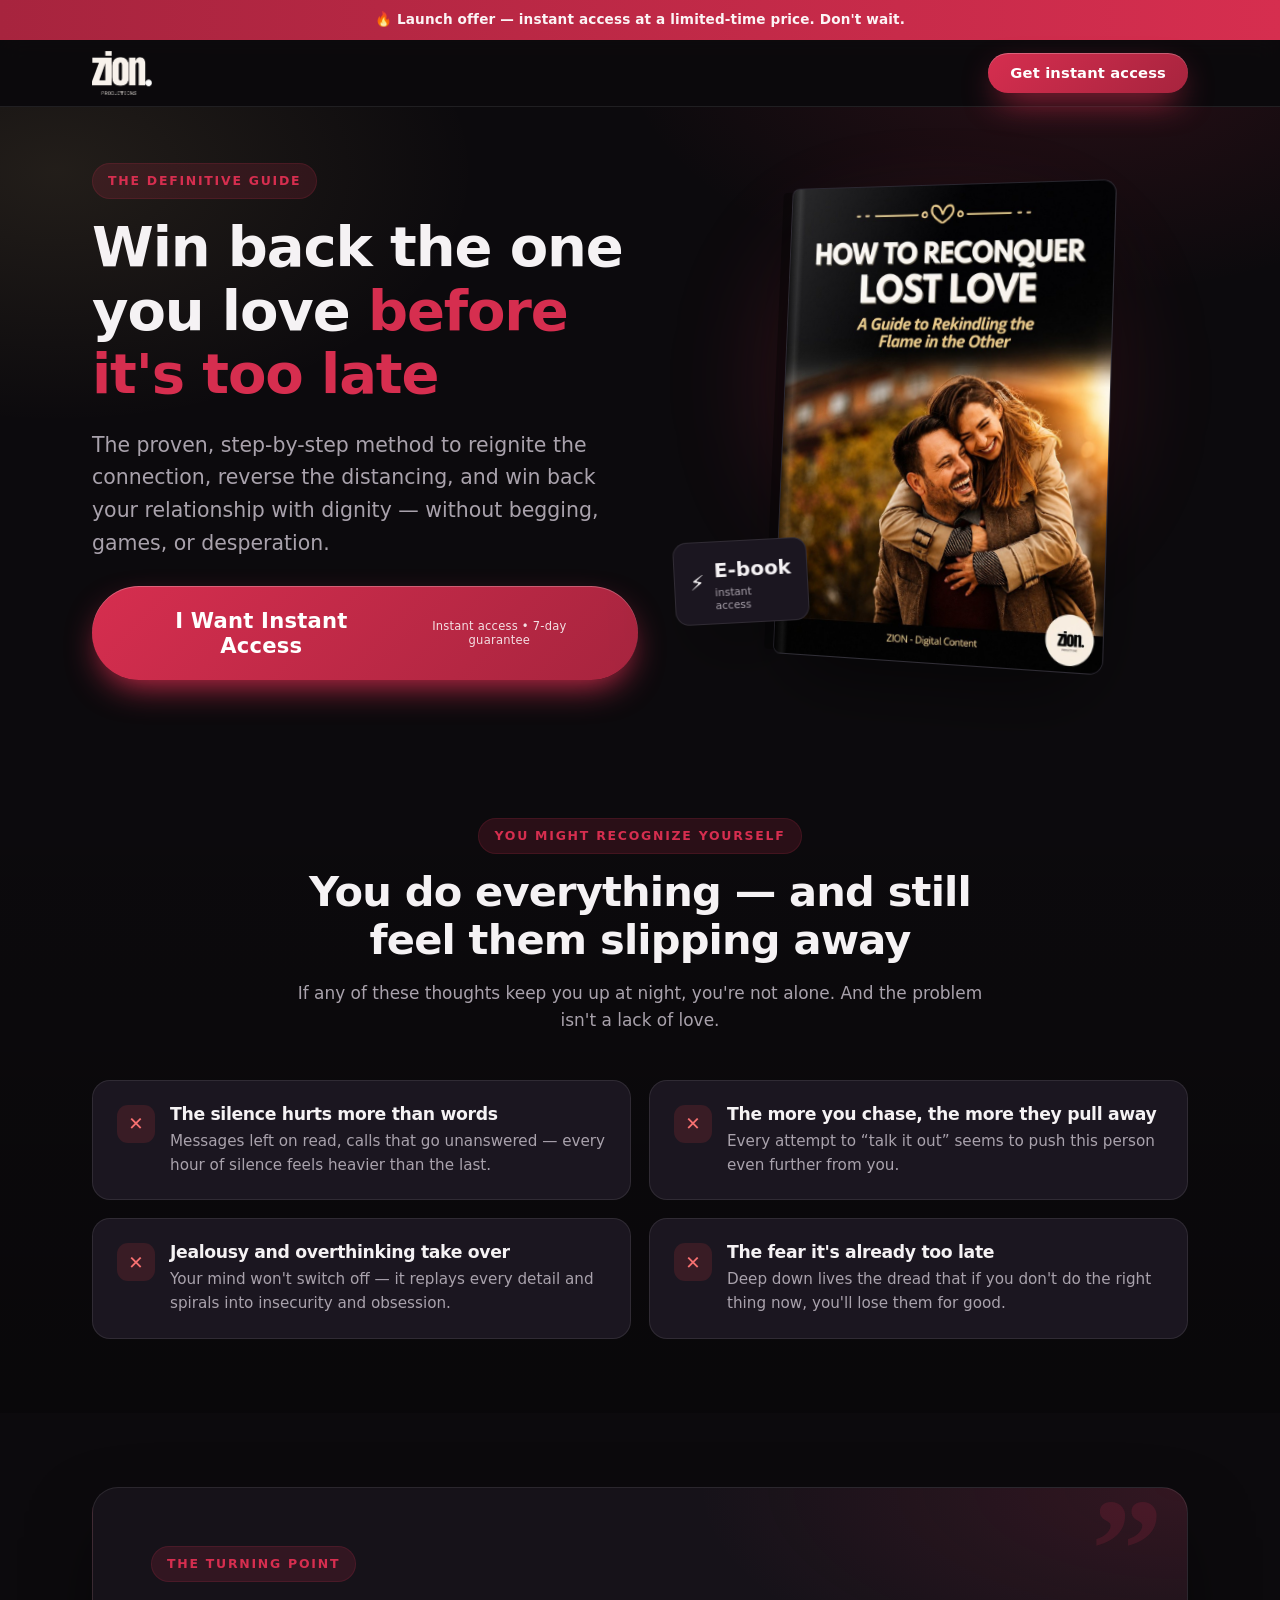
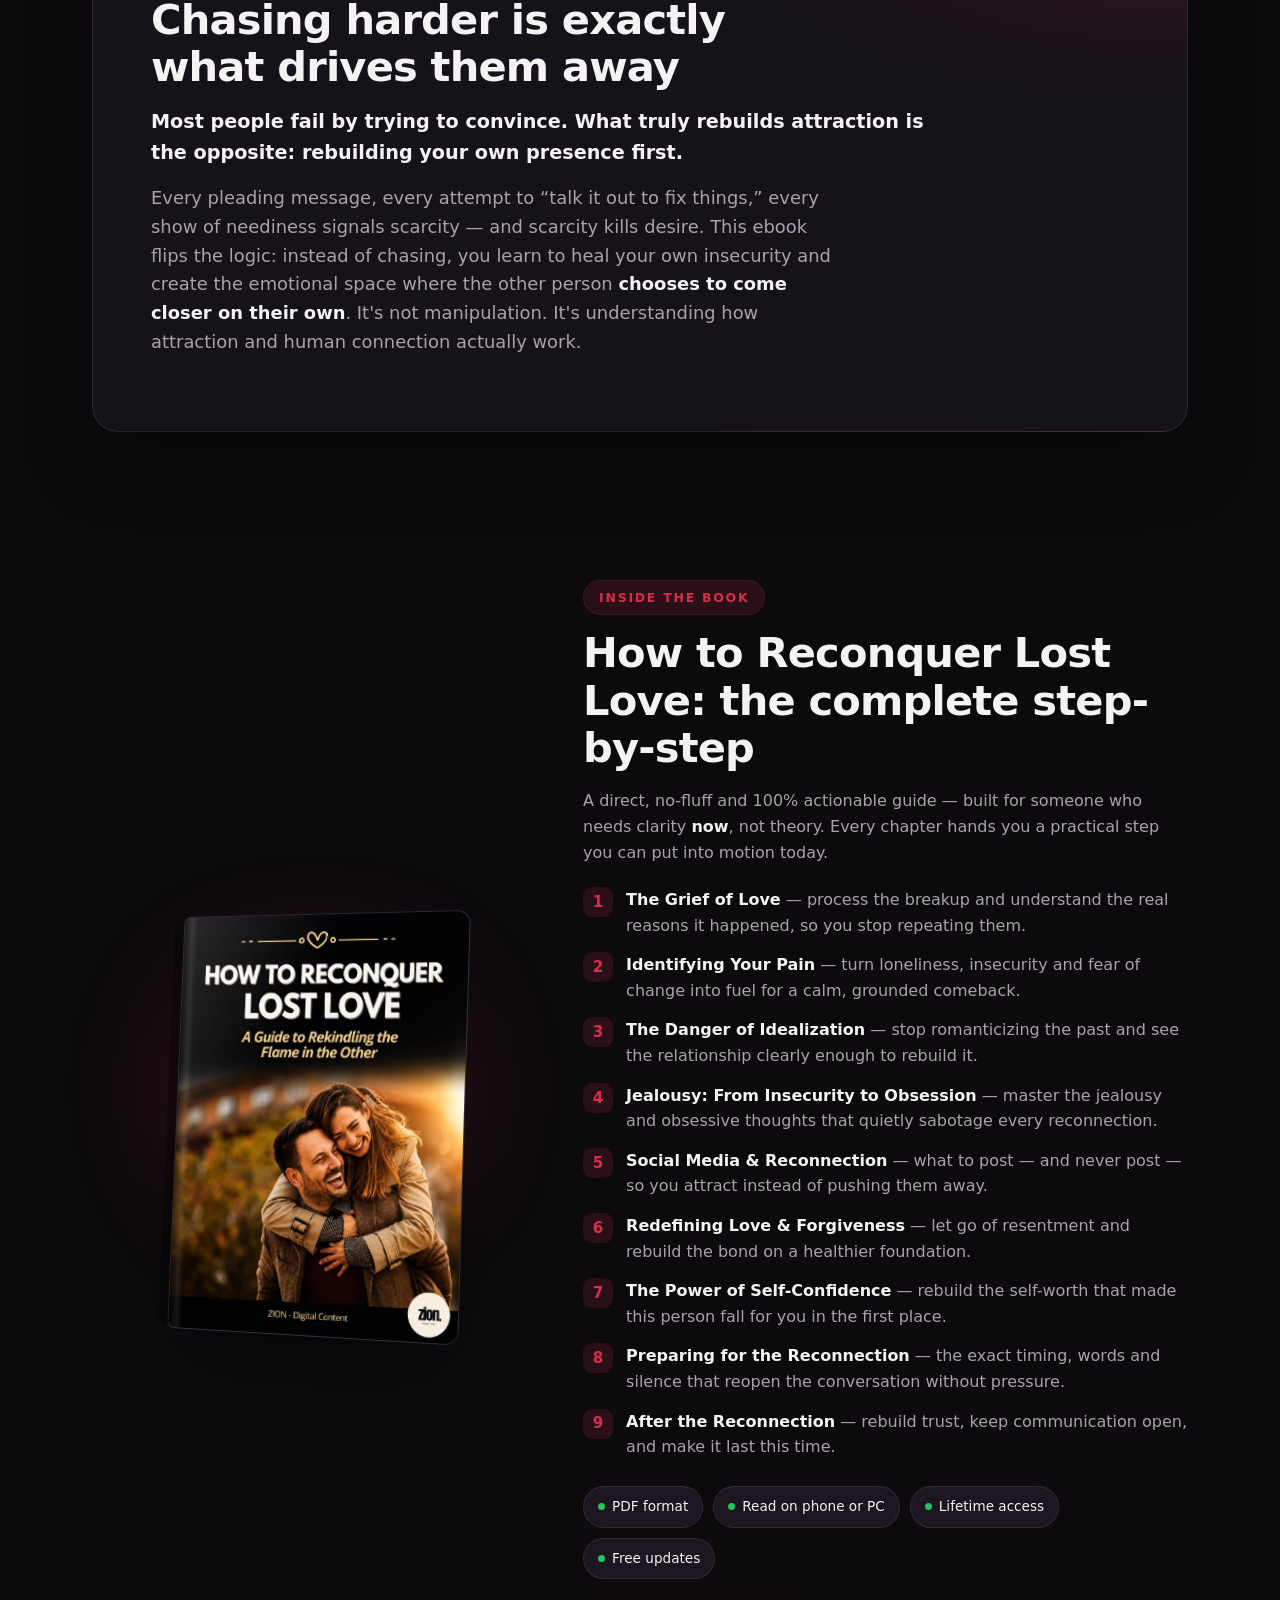
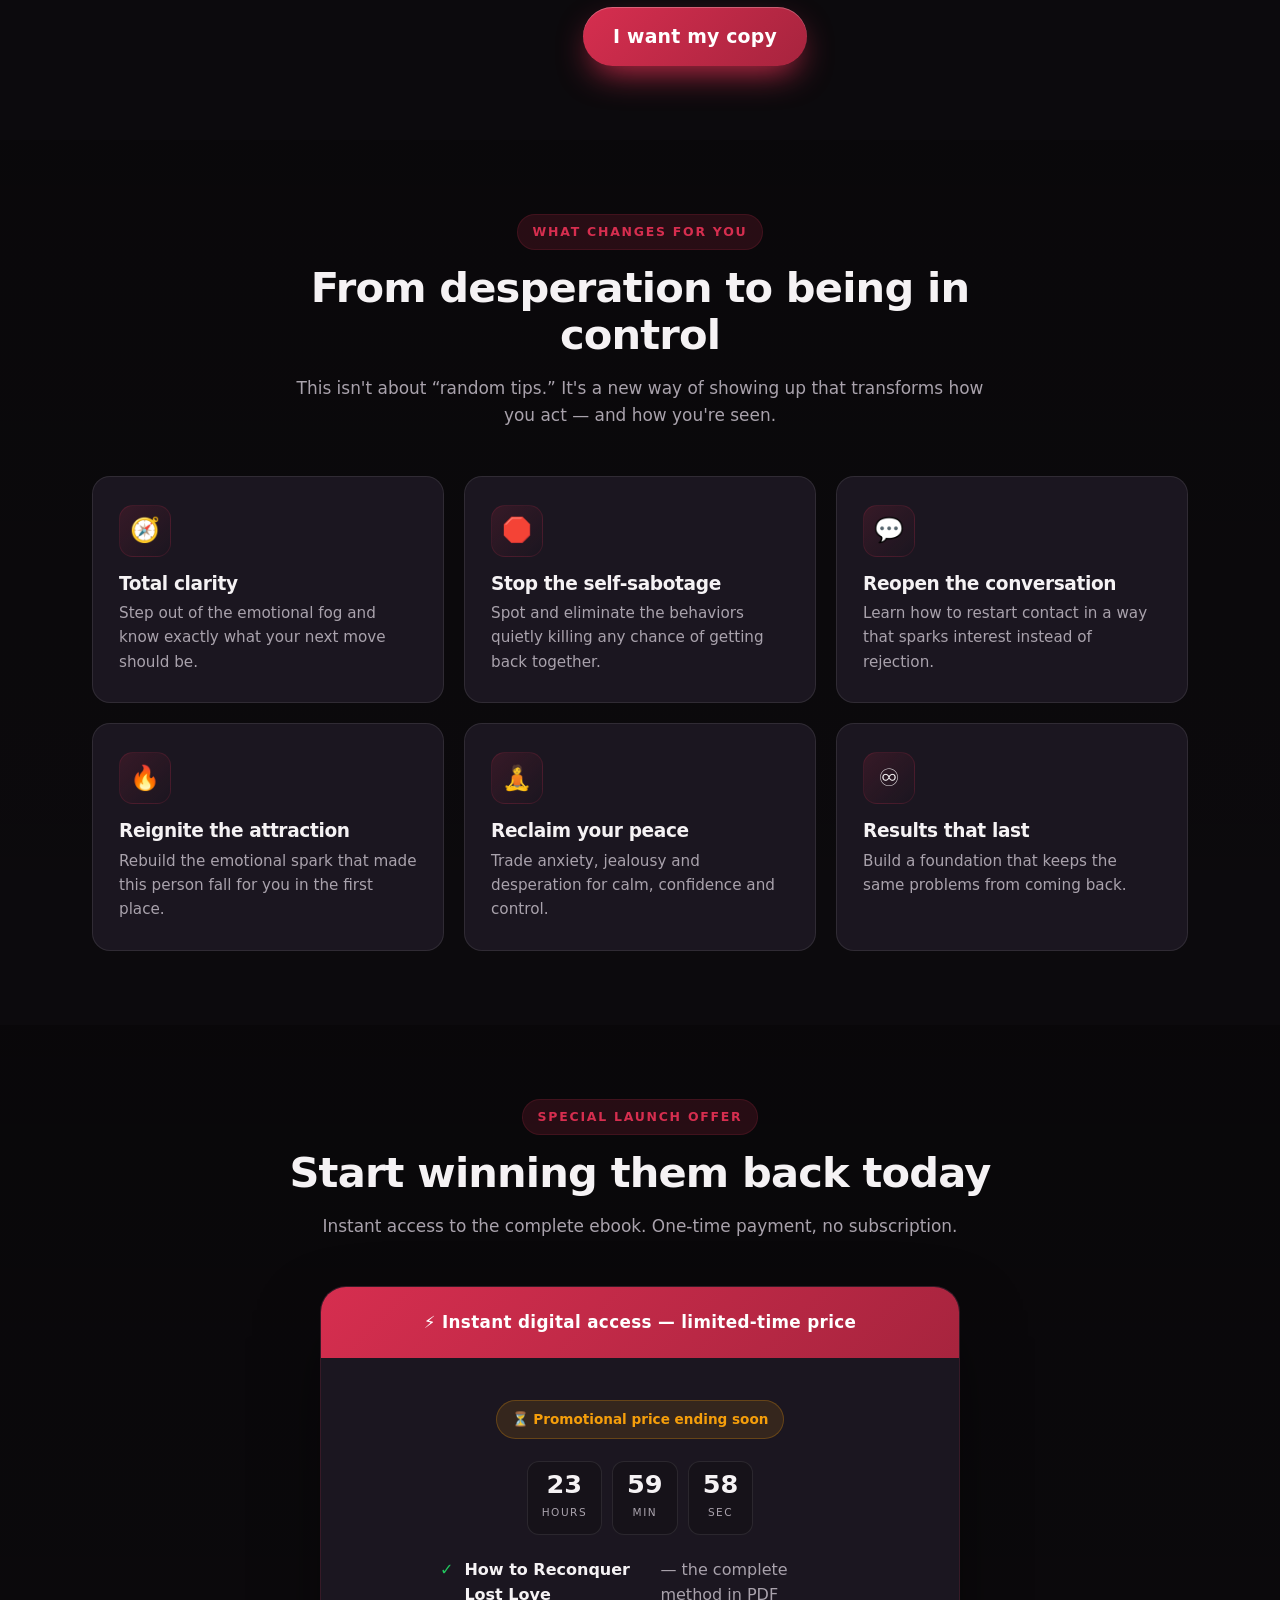
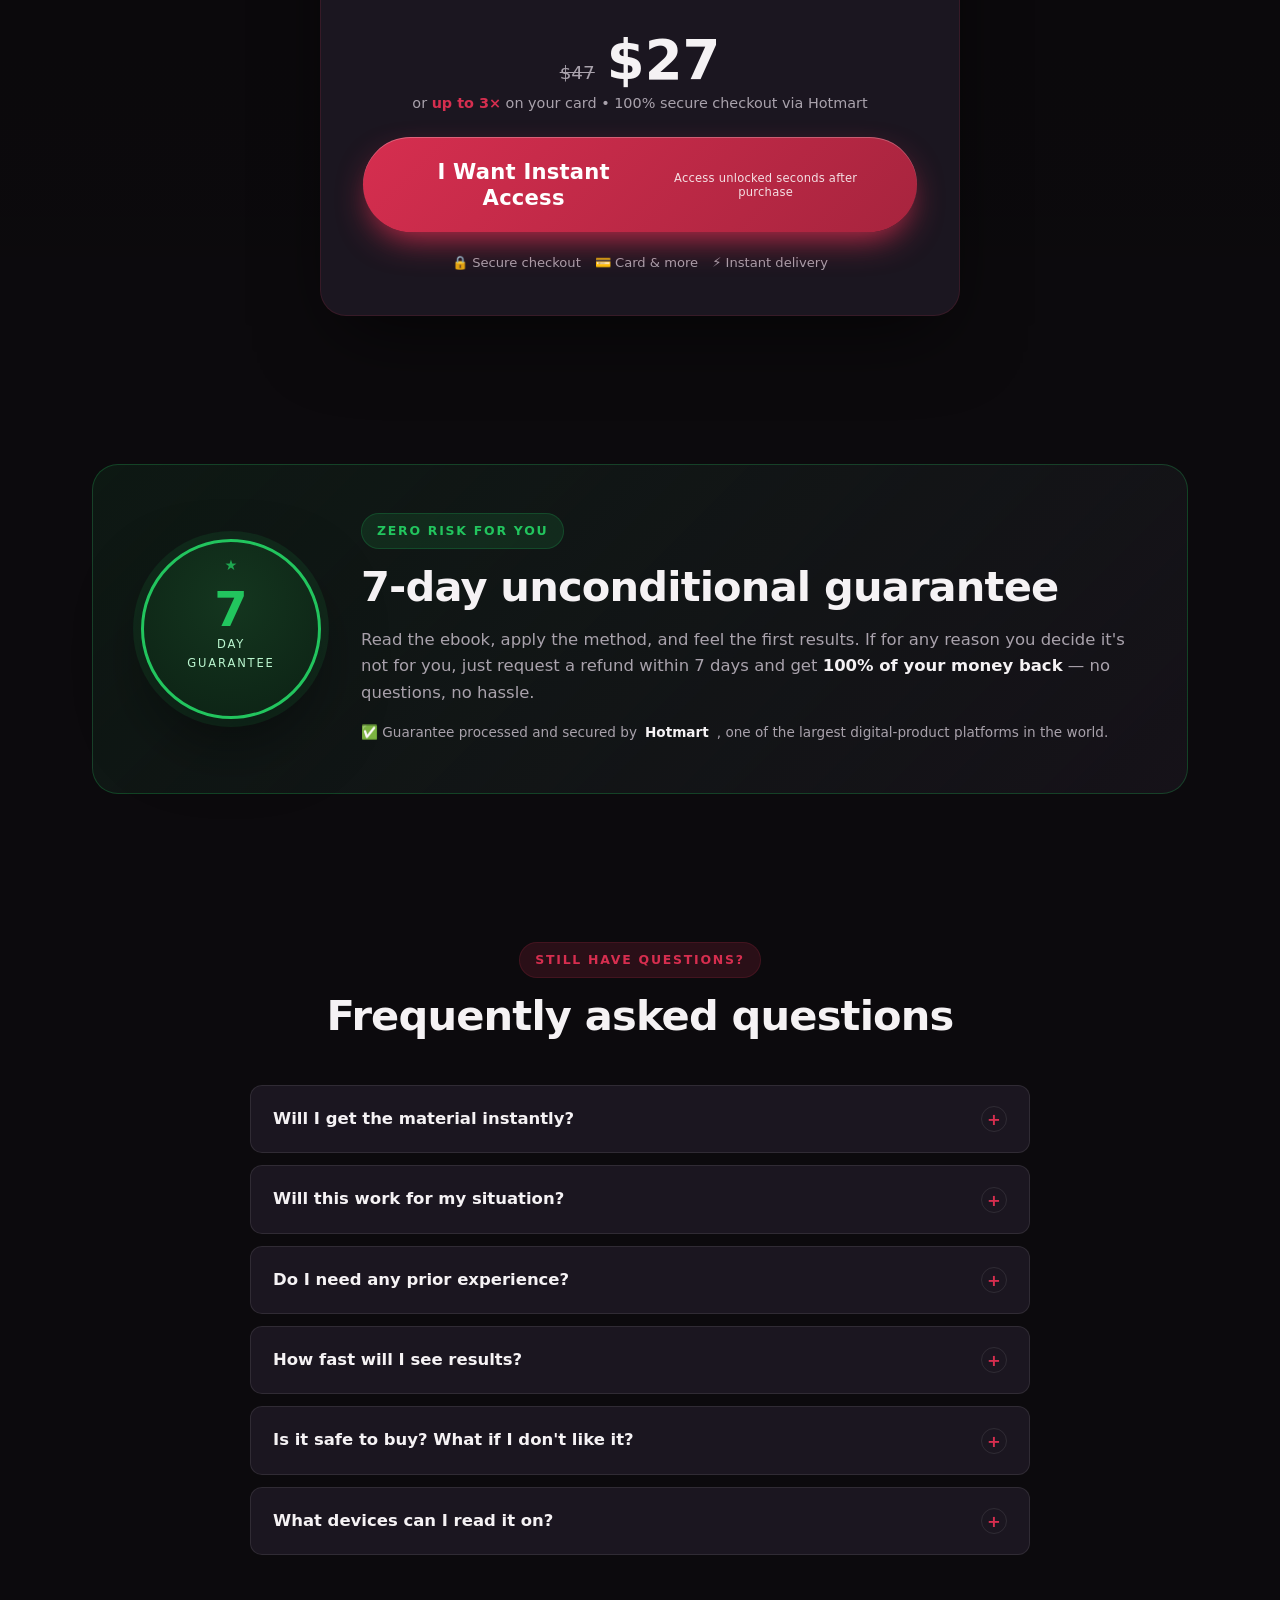
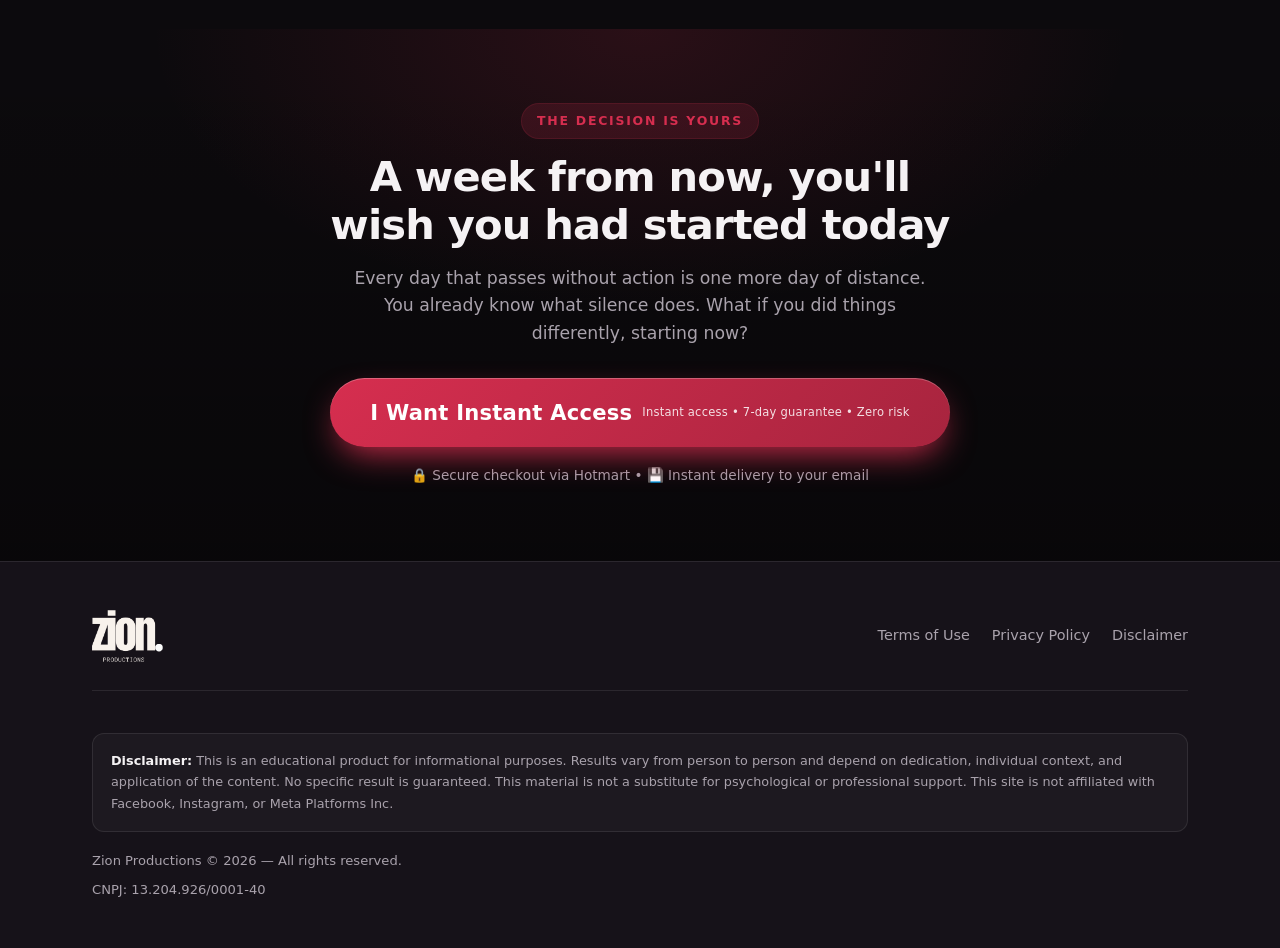
==== commit 06c85fad: "Wire the real Hotmart checkout link Set CONFIG.checkout_url to https://pay.hotmart.com/W97667477Y; a" ====
--- a/index.html
+++ b/index.html
@@ -782,7 +782,7 @@
   "cta": "I Want Instant Access",
   "capa": "assets/cover.jpg",  // Real cover image (optimized). For a fully self-contained page, a data URI also works here.
   "cor_primaria": "#d62e4f",        // primary accent color of the template
-  "checkout_url": "https://pay.hotmart.com/REPLACE-WITH-YOUR-HOTMART-CHECKOUT-LINK",
+  "checkout_url": "https://pay.hotmart.com/W97667477Y",
   "nome_ebook": "How to Reconquer Lost Love",
   "promessa_ebook": "A guide to rekindling the flame in the other",
   "preco": "$27",
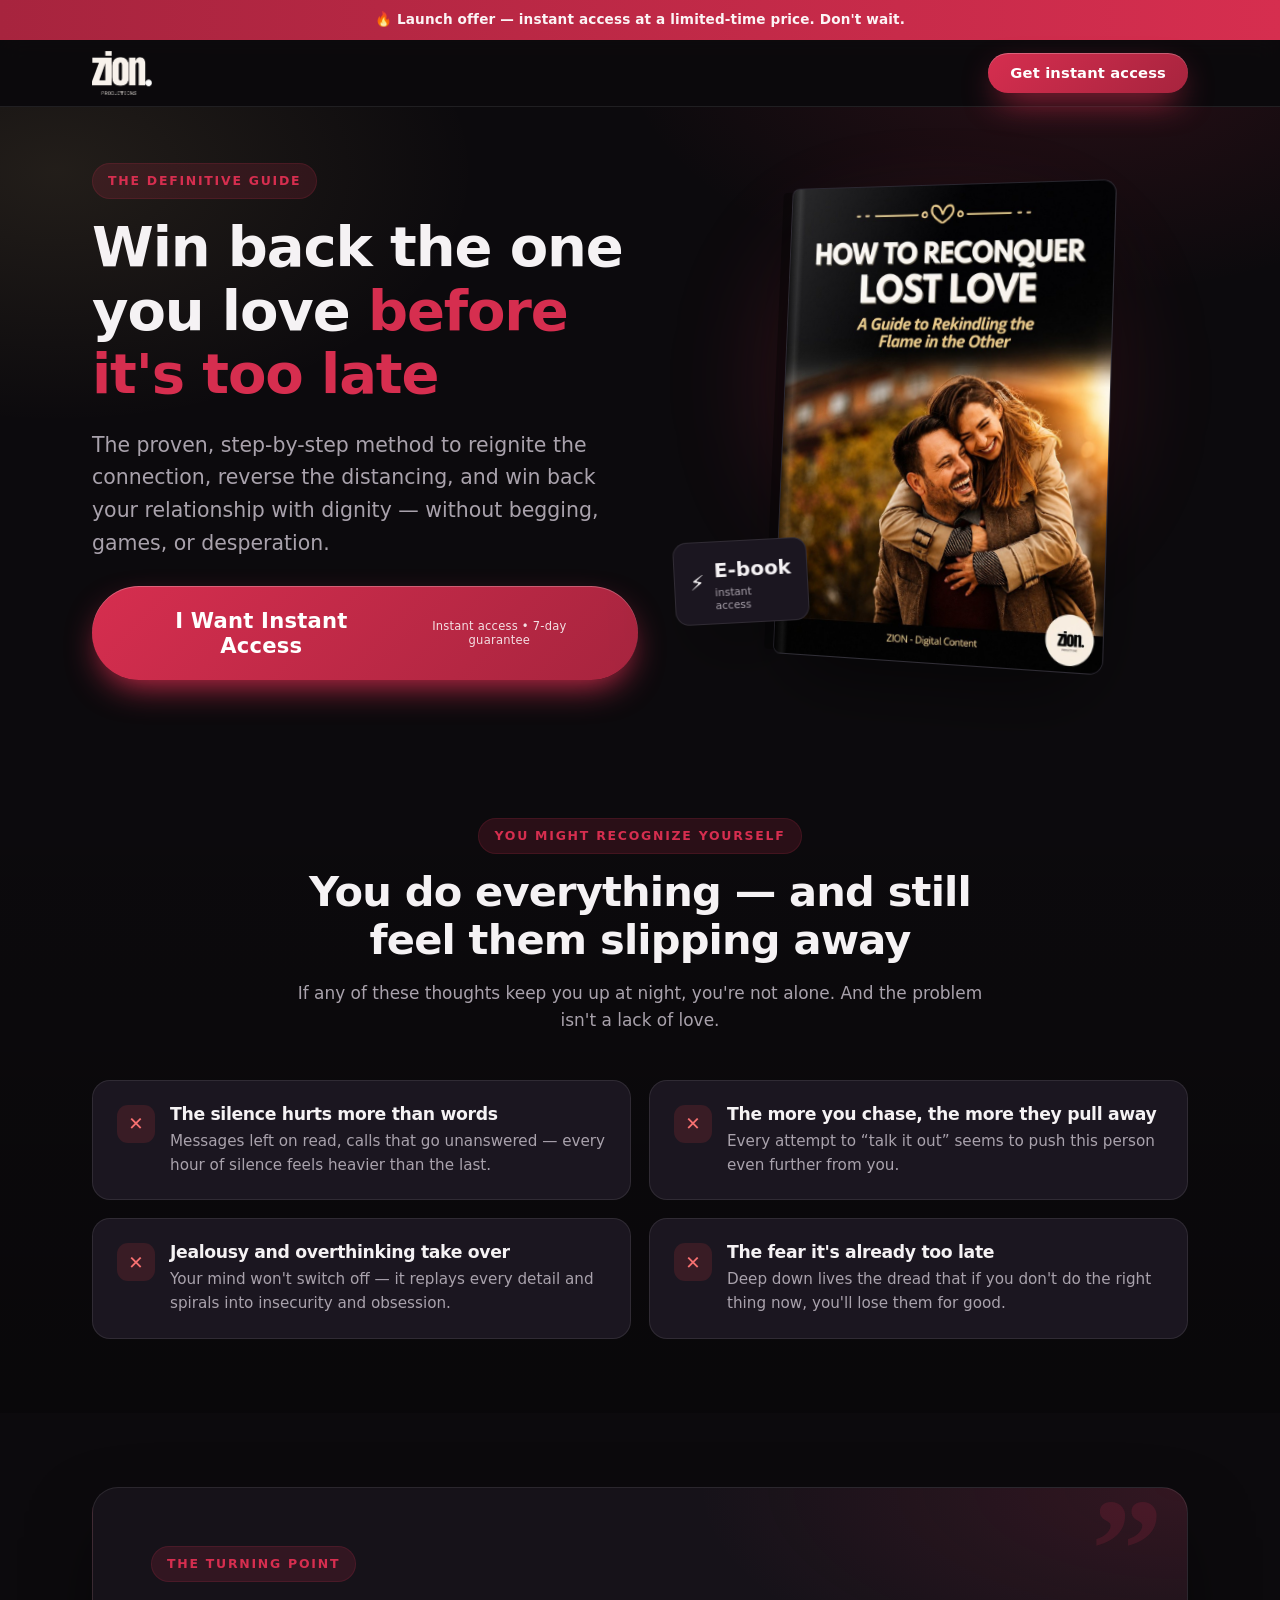
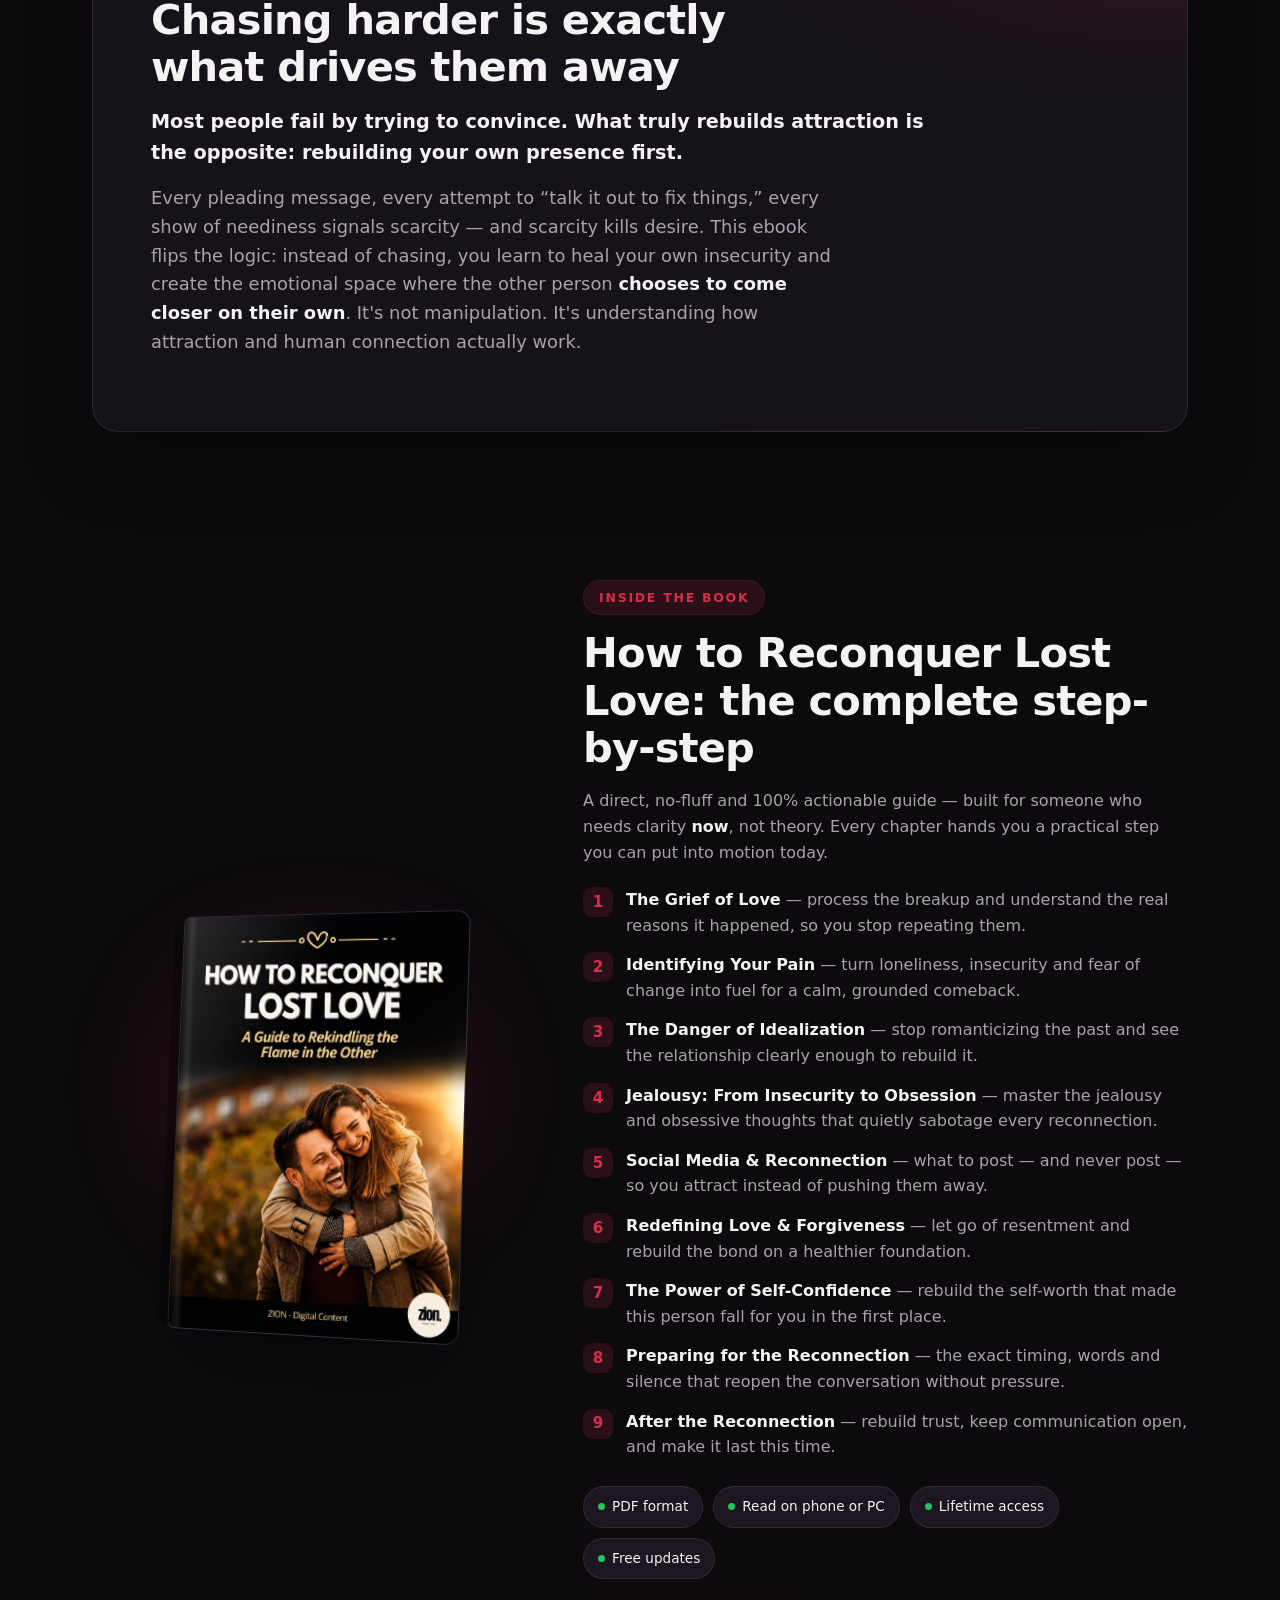
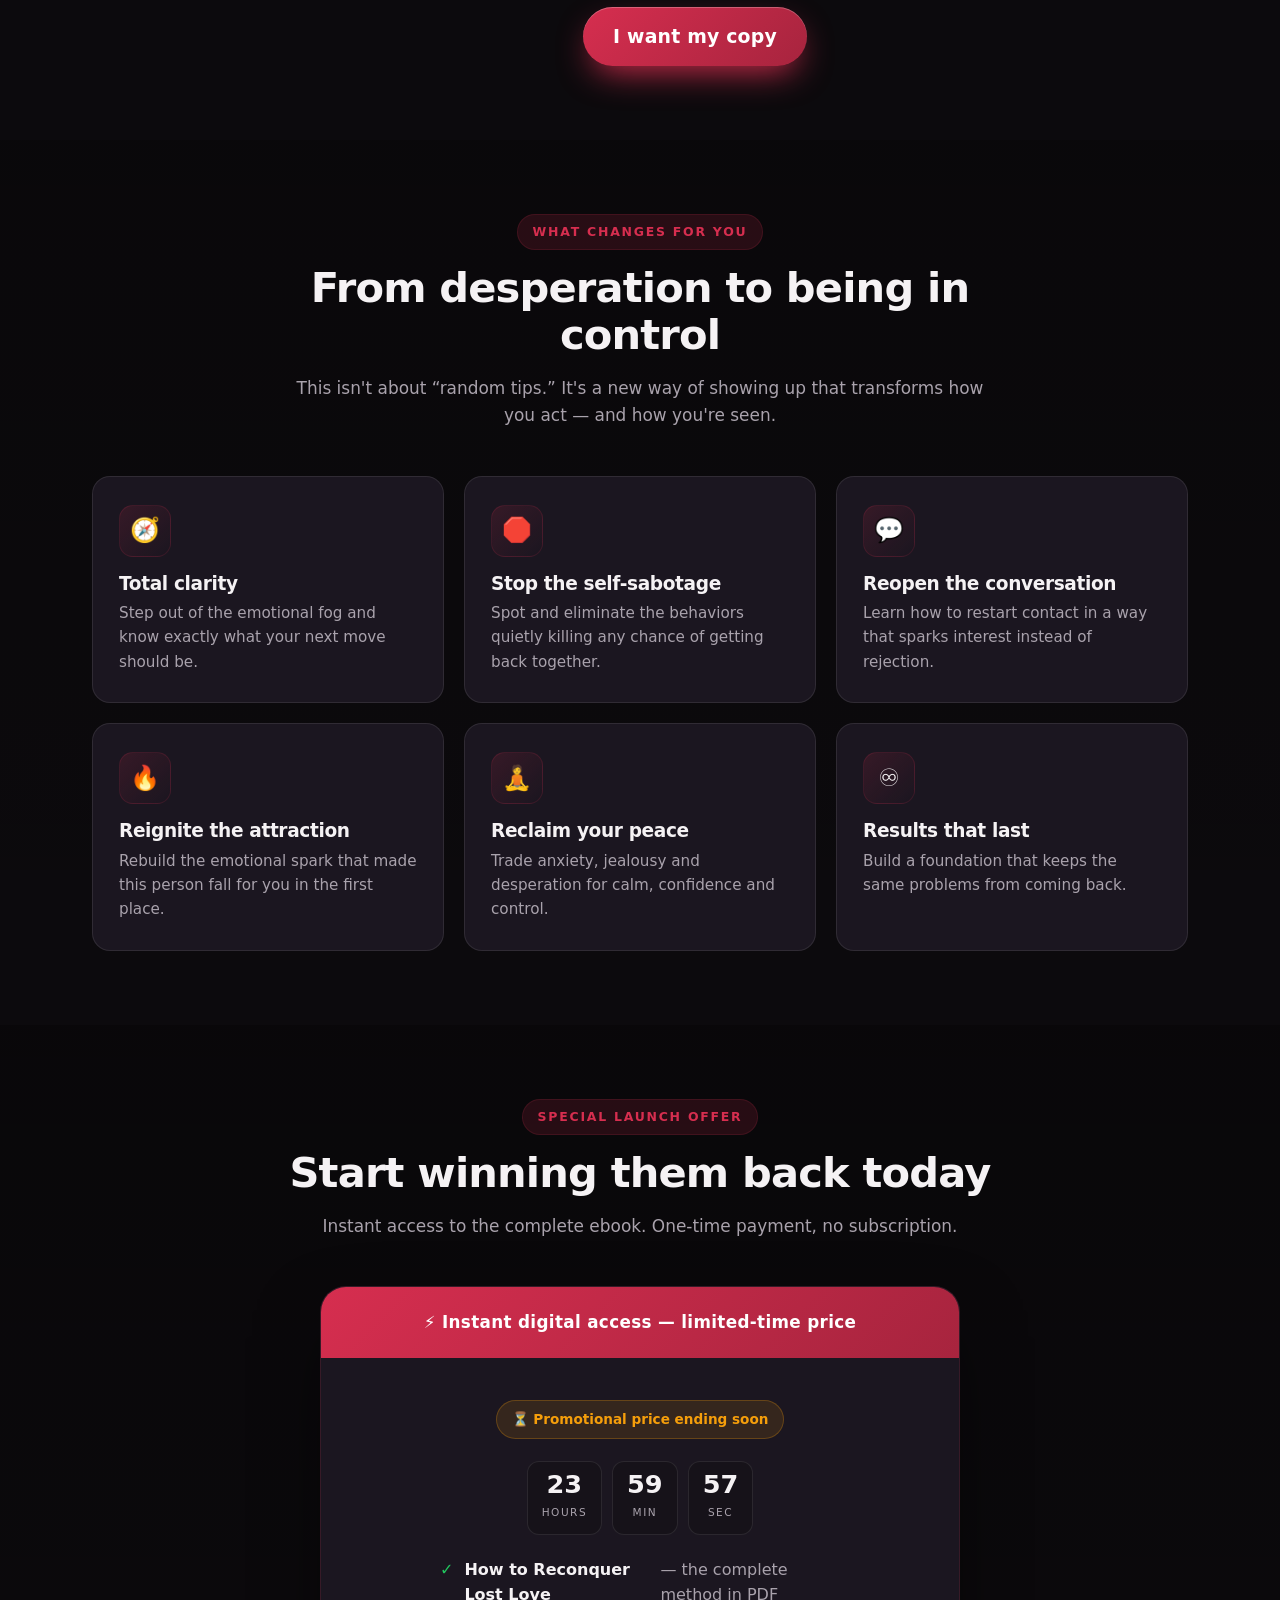
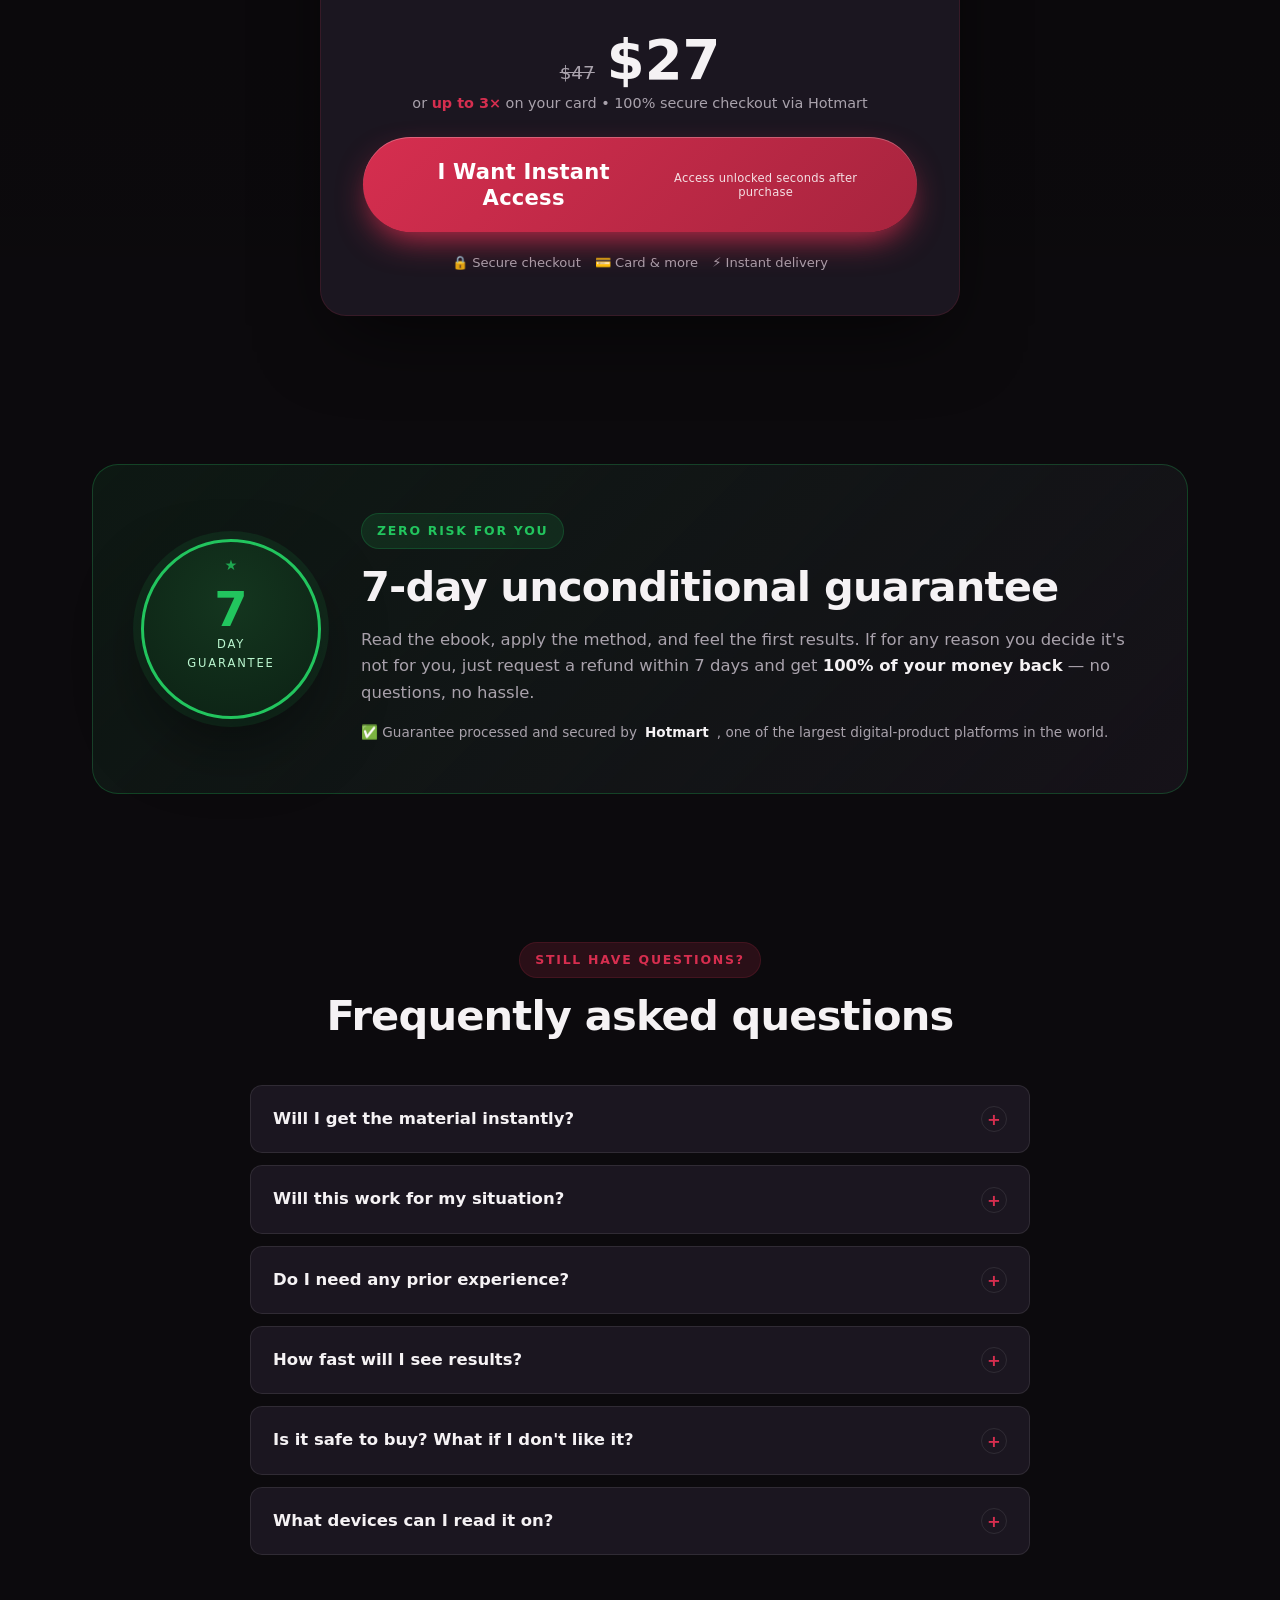
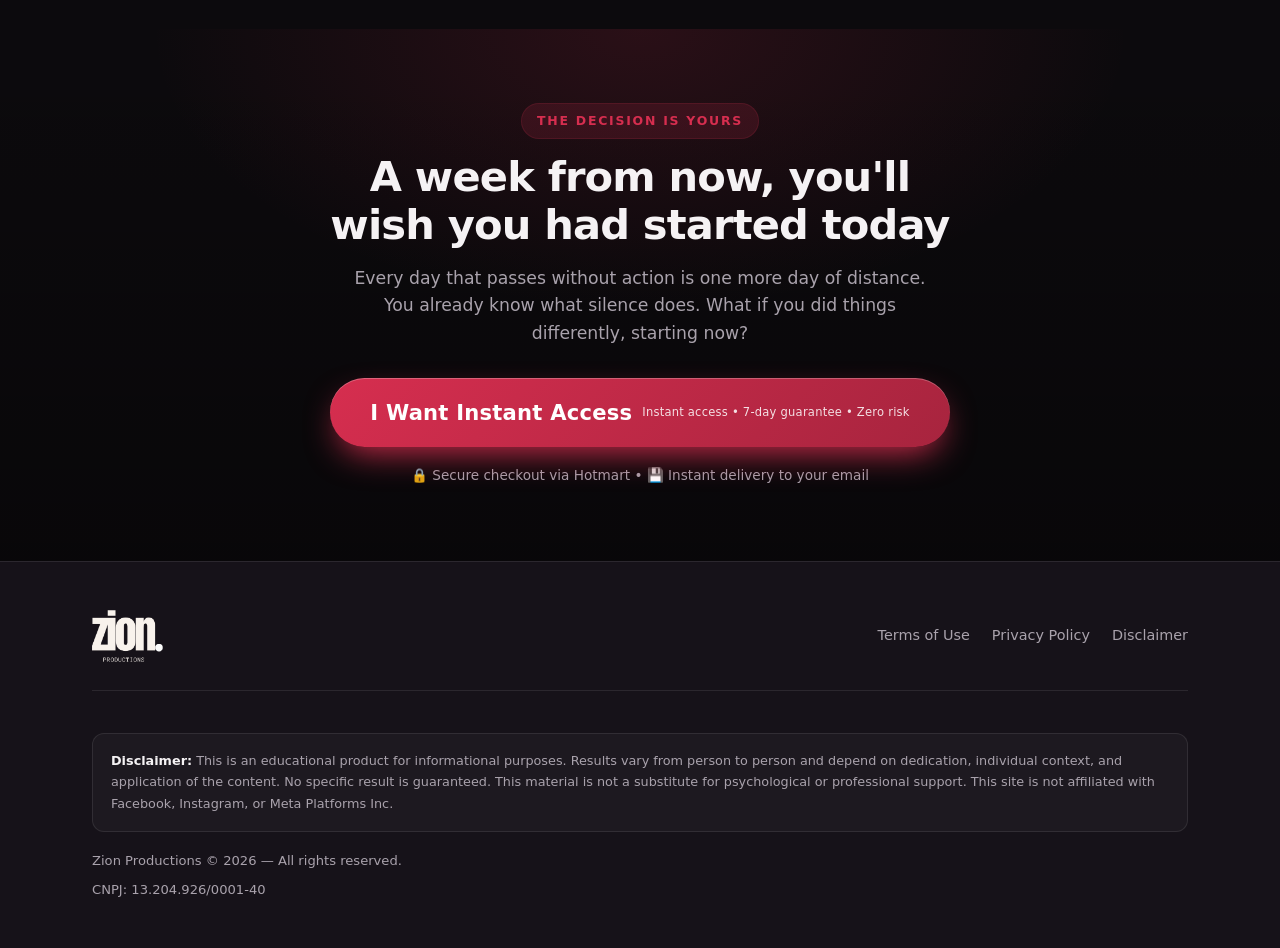
==== commit 61379550: "CRO: every CTA opens the checkout directly (no internal scroll) - Point all 6 CTAs (header, hero, pr" ====
--- a/index.html
+++ b/index.html
@@ -488,7 +488,7 @@
       <a class="brand" href="#top" aria-label="Zion Productions">
         <img class="brand-logo" src="assets/logo.png" alt="Zion Productions" width="242" height="177" decoding="async" />
       </a>
-      <a href="#offer" class="btn header-cta-hide" data-cta>Get instant access</a>
+      <a href="https://pay.hotmart.com/W97667477Y" class="btn header-cta-hide" data-cta>Get instant access</a>
     </div>
   </header>
 
@@ -510,7 +510,7 @@
             </p>
 
             <div class="hero-actions">
-              <a href="#offer" class="btn btn--lg btn-pulse" data-cta id="hero-cta">
+              <a href="https://pay.hotmart.com/W97667477Y" class="btn btn--lg btn-pulse" data-cta id="hero-cta">
                 I Want Instant Access
                 <span class="btn__sub">Instant access • 7-day guarantee</span>
               </a>
@@ -597,7 +597,7 @@
               <span class="chip"><span class="d"></span> Free updates</span>
             </div>
             <div style="margin-top:28px;">
-              <a href="#offer" class="btn" data-cta>I want my copy</a>
+              <a href="https://pay.hotmart.com/W97667477Y" class="btn" data-cta>I want my copy</a>
             </div>
           </div>
         </div>
@@ -649,7 +649,7 @@
             </div>
             <div class="price-note">or <b>up to 3×</b> on your card • 100% secure checkout via Hotmart</div>
 
-            <a href="#" class="btn btn--lg btn--block btn-pulse" data-checkout id="offer-cta">
+            <a href="https://pay.hotmart.com/W97667477Y" class="btn btn--lg btn--block btn-pulse" data-checkout id="offer-cta">
               I Want Instant Access
               <span class="btn__sub">Access unlocked seconds after purchase</span>
             </a>
@@ -730,7 +730,7 @@
         <span class="eyebrow">The decision is yours</span>
         <h2 style="margin-top:14px;">A week from now, you'll wish you had started today</h2>
         <p>Every day that passes without action is one more day of distance. You already know what silence does. What if you did things differently, starting now?</p>
-        <a href="#offer" class="btn btn--lg btn-pulse" data-cta>
+        <a href="https://pay.hotmart.com/W97667477Y" class="btn btn--lg btn-pulse" data-cta>
           I Want Instant Access
           <span class="btn__sub">Instant access • 7-day guarantee • Zero risk</span>
         </a>
@@ -766,7 +766,7 @@
   <div class="sticky-cta" id="sticky-cta">
     <div class="wrap">
       <div class="price-sm"><b>$27</b><span>$47 • today</span></div>
-      <a href="#offer" class="btn" data-cta>Get it now</a>
+      <a href="https://pay.hotmart.com/W97667477Y" class="btn" data-cta>Get Instant Access</a>
     </div>
   </div>
 
@@ -914,8 +914,10 @@
   }
 
   // ---- Checkout links ----
+  // CRO: every CTA opens the checkout directly (no internal scroll). CONFIG.checkout_url
+  // is the single source of truth — change it here and all buttons update at once.
   const checkout = CONFIG.checkout_url || '#';
-  $$('[data-checkout]').forEach(a => a.setAttribute('href', checkout));
+  $$('[data-checkout], [data-cta]').forEach(a => a.setAttribute('href', checkout));
 
   // ---- Price ----
   if(CONFIG.preco){
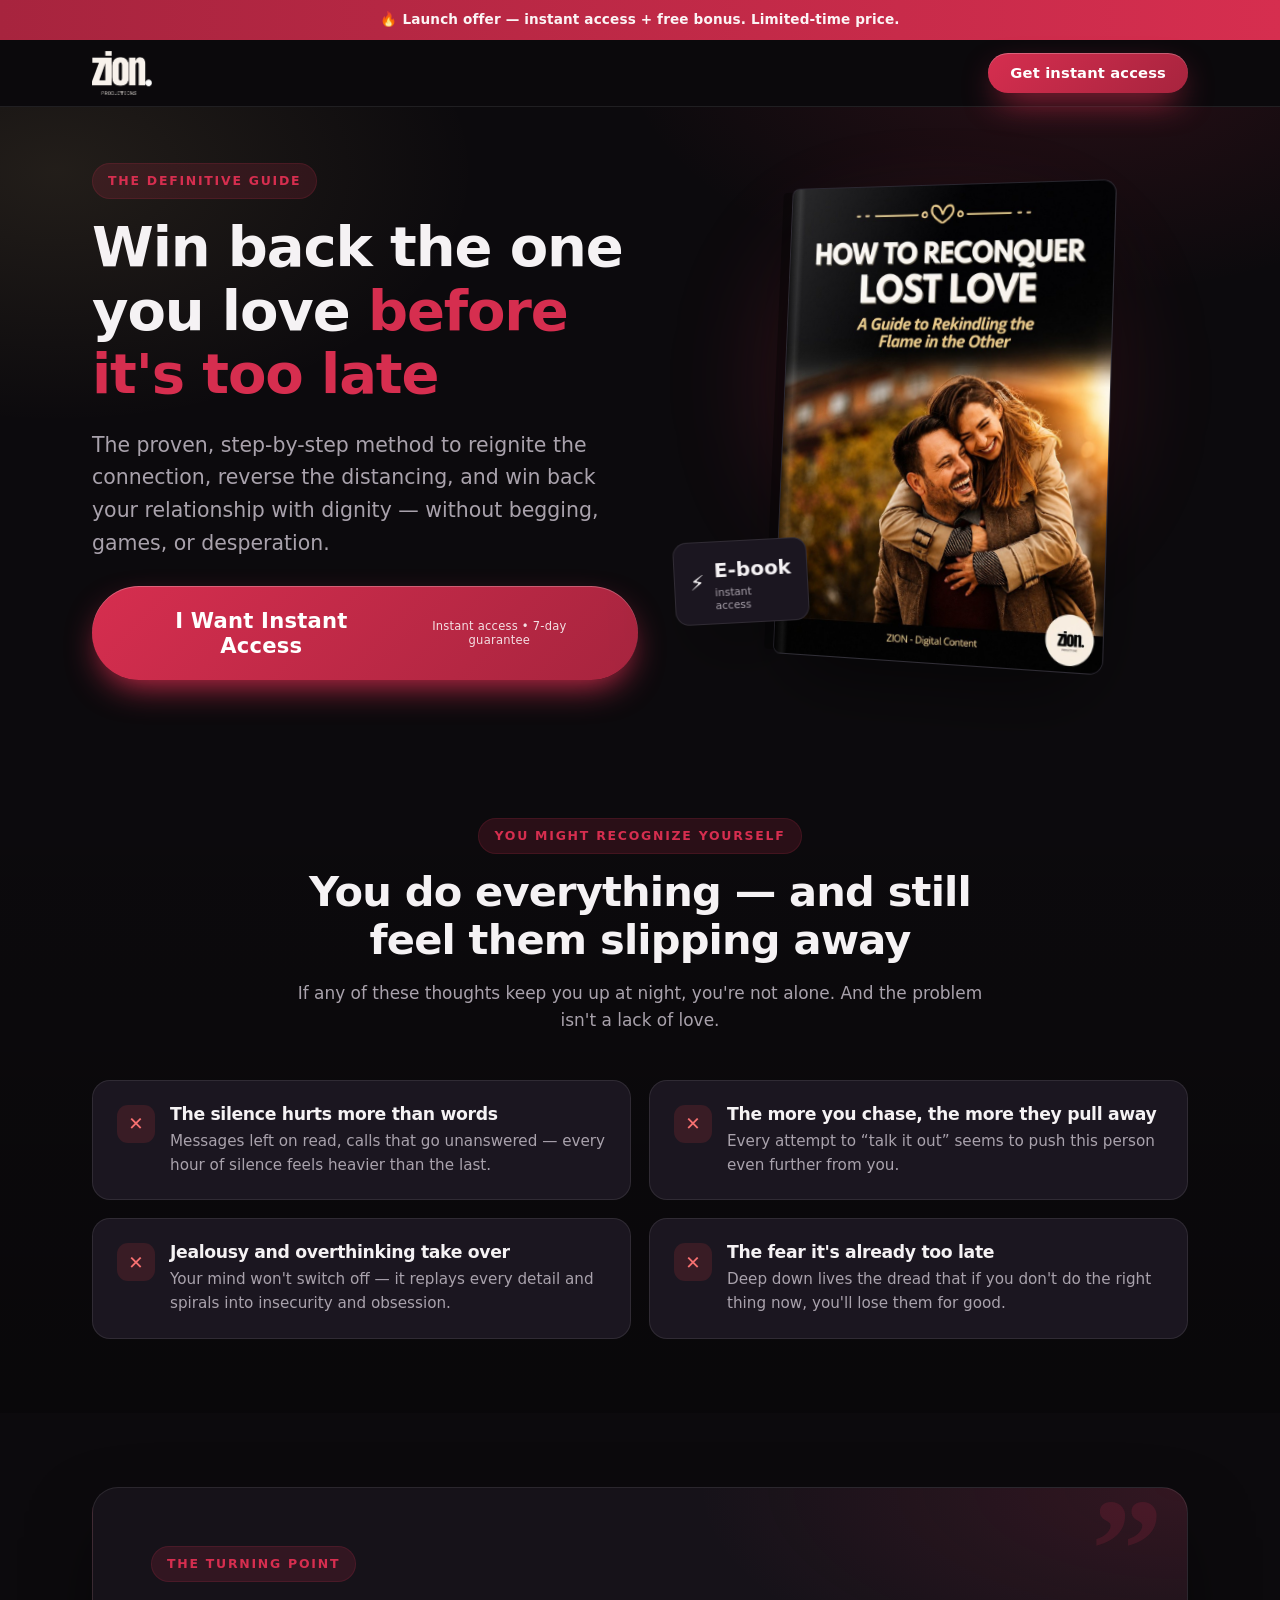
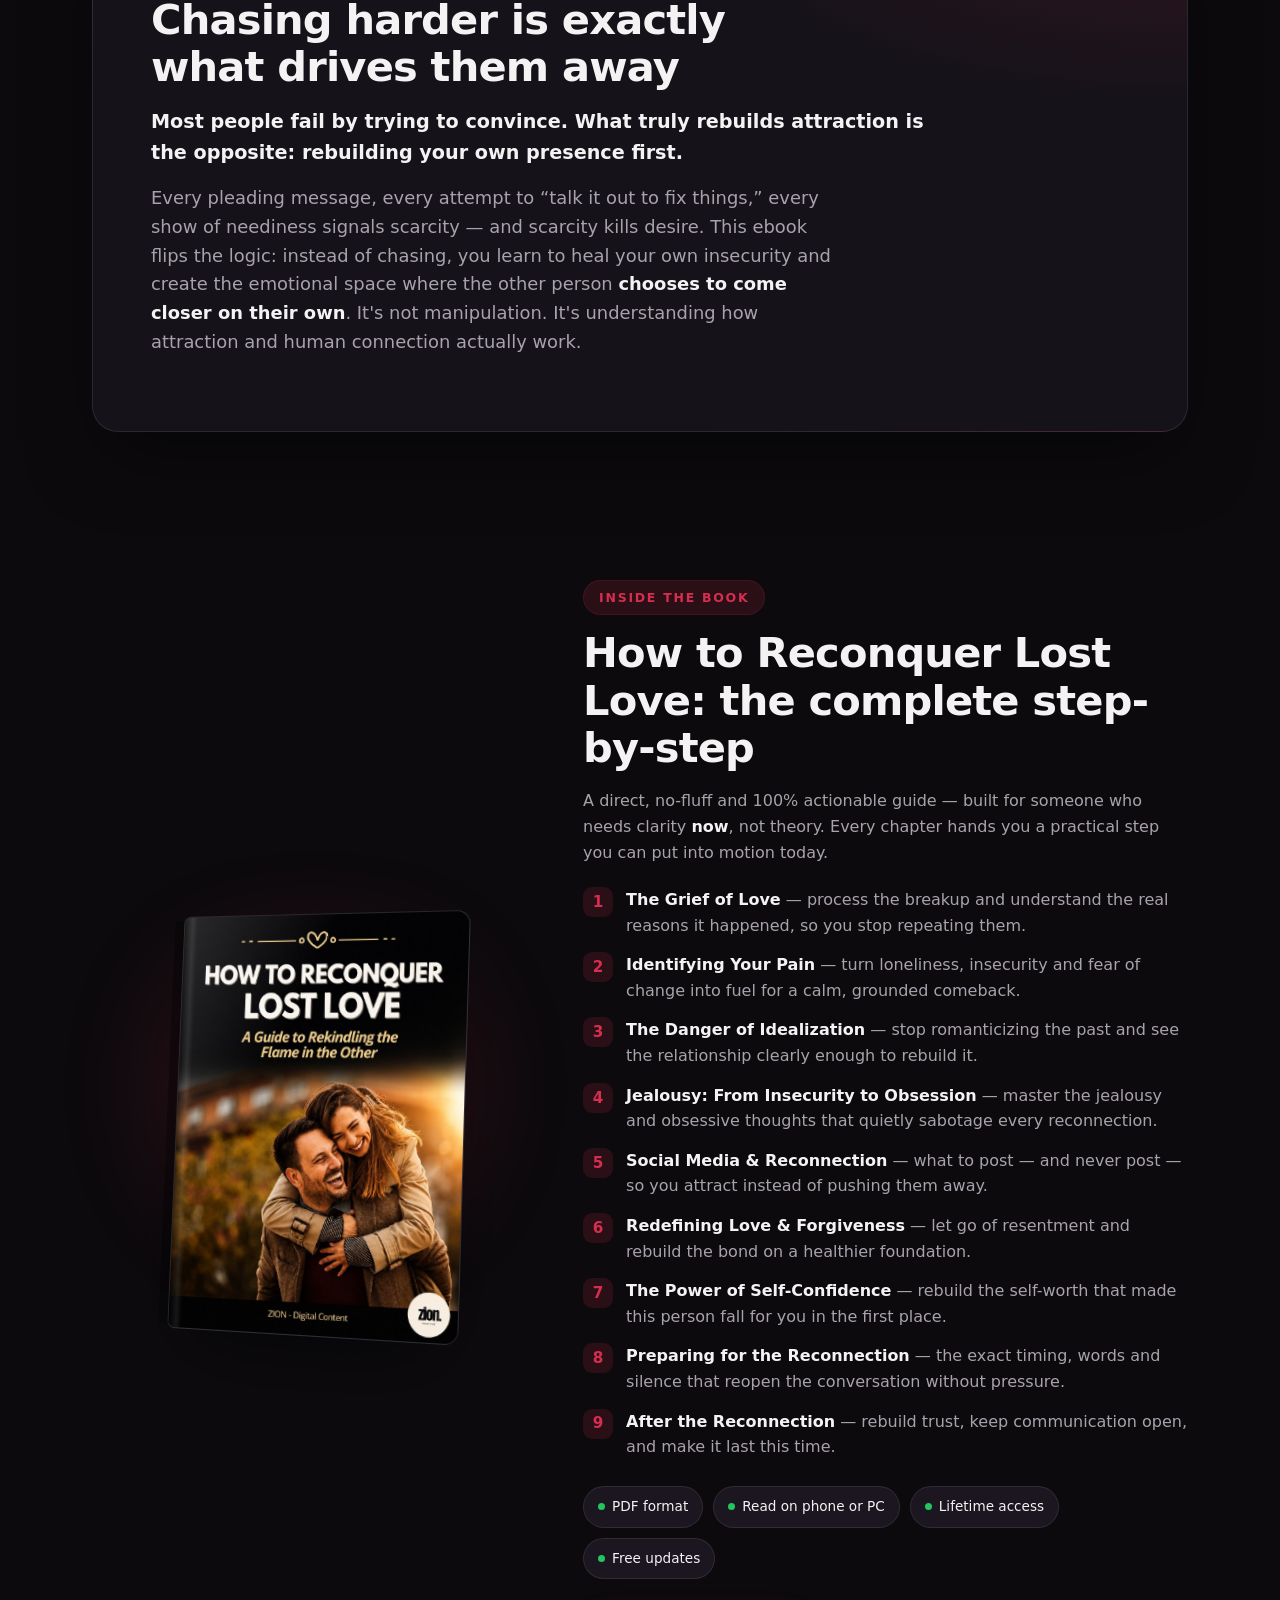
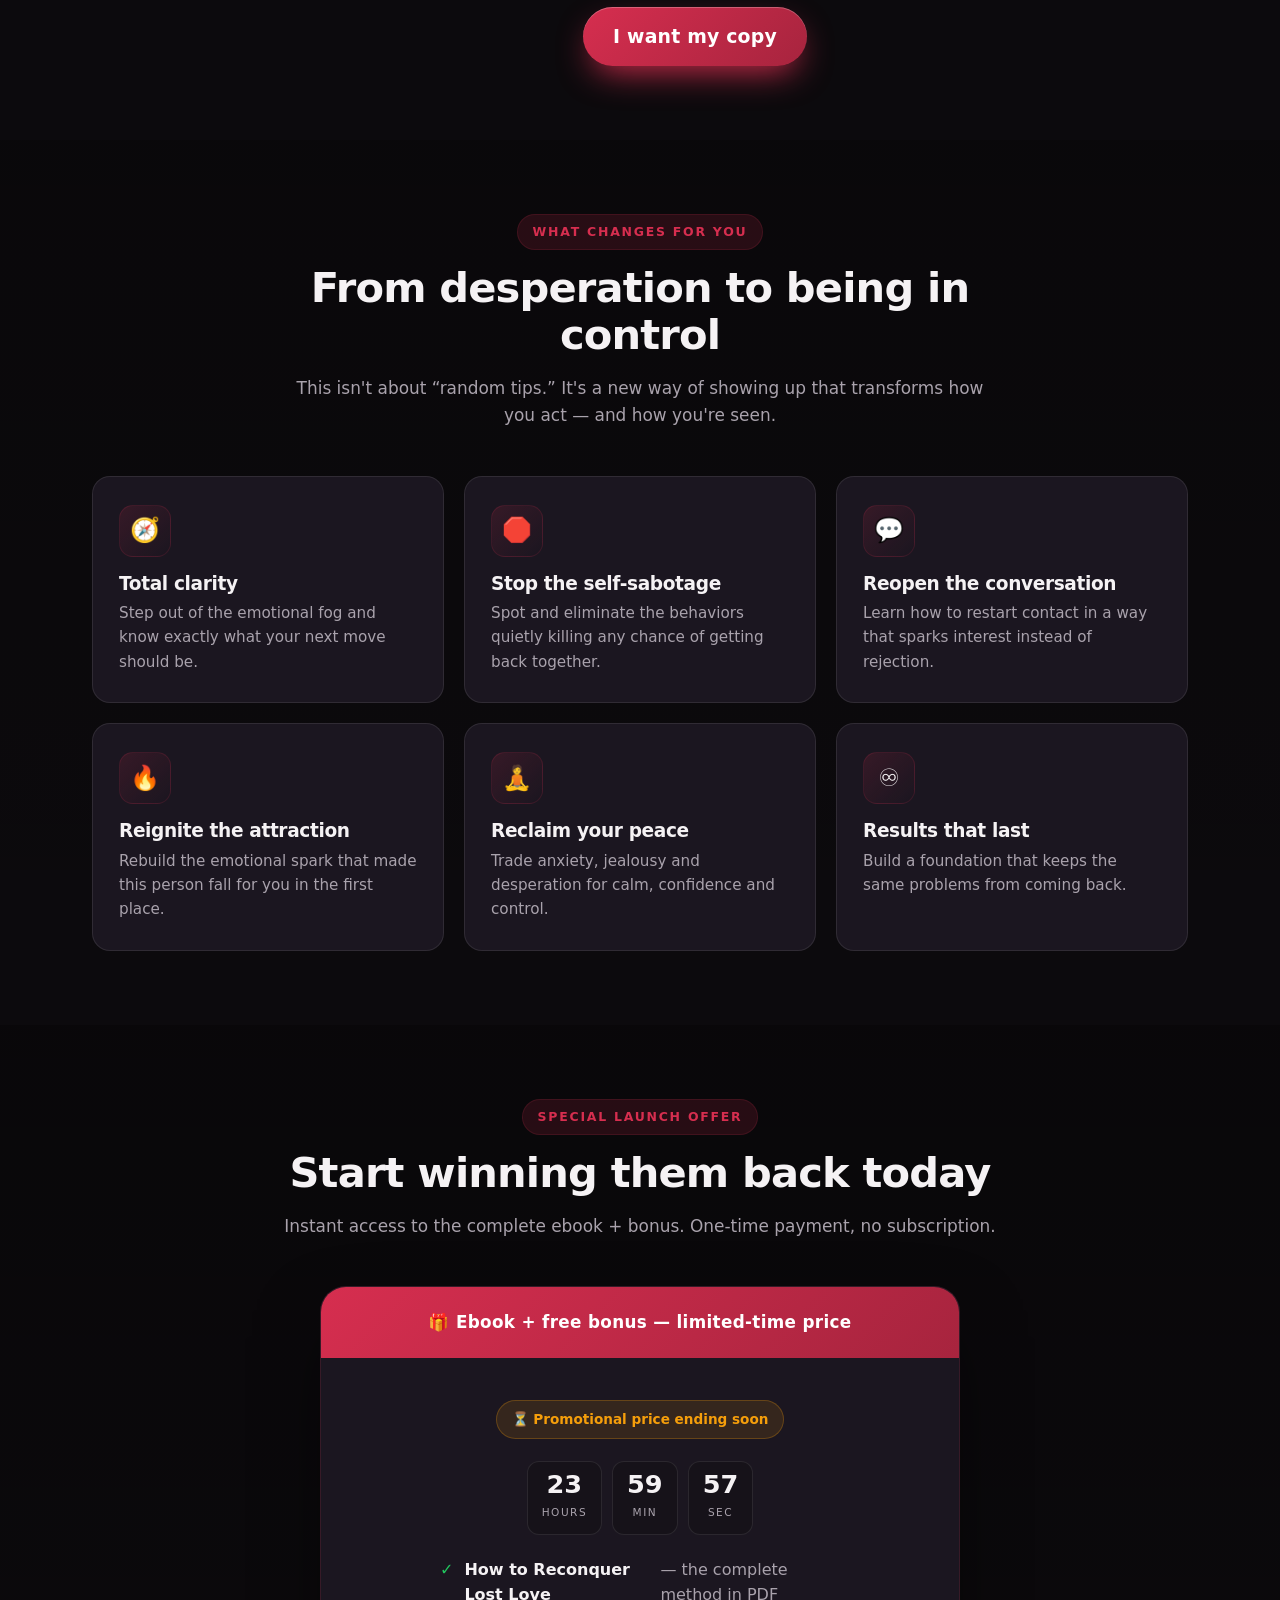
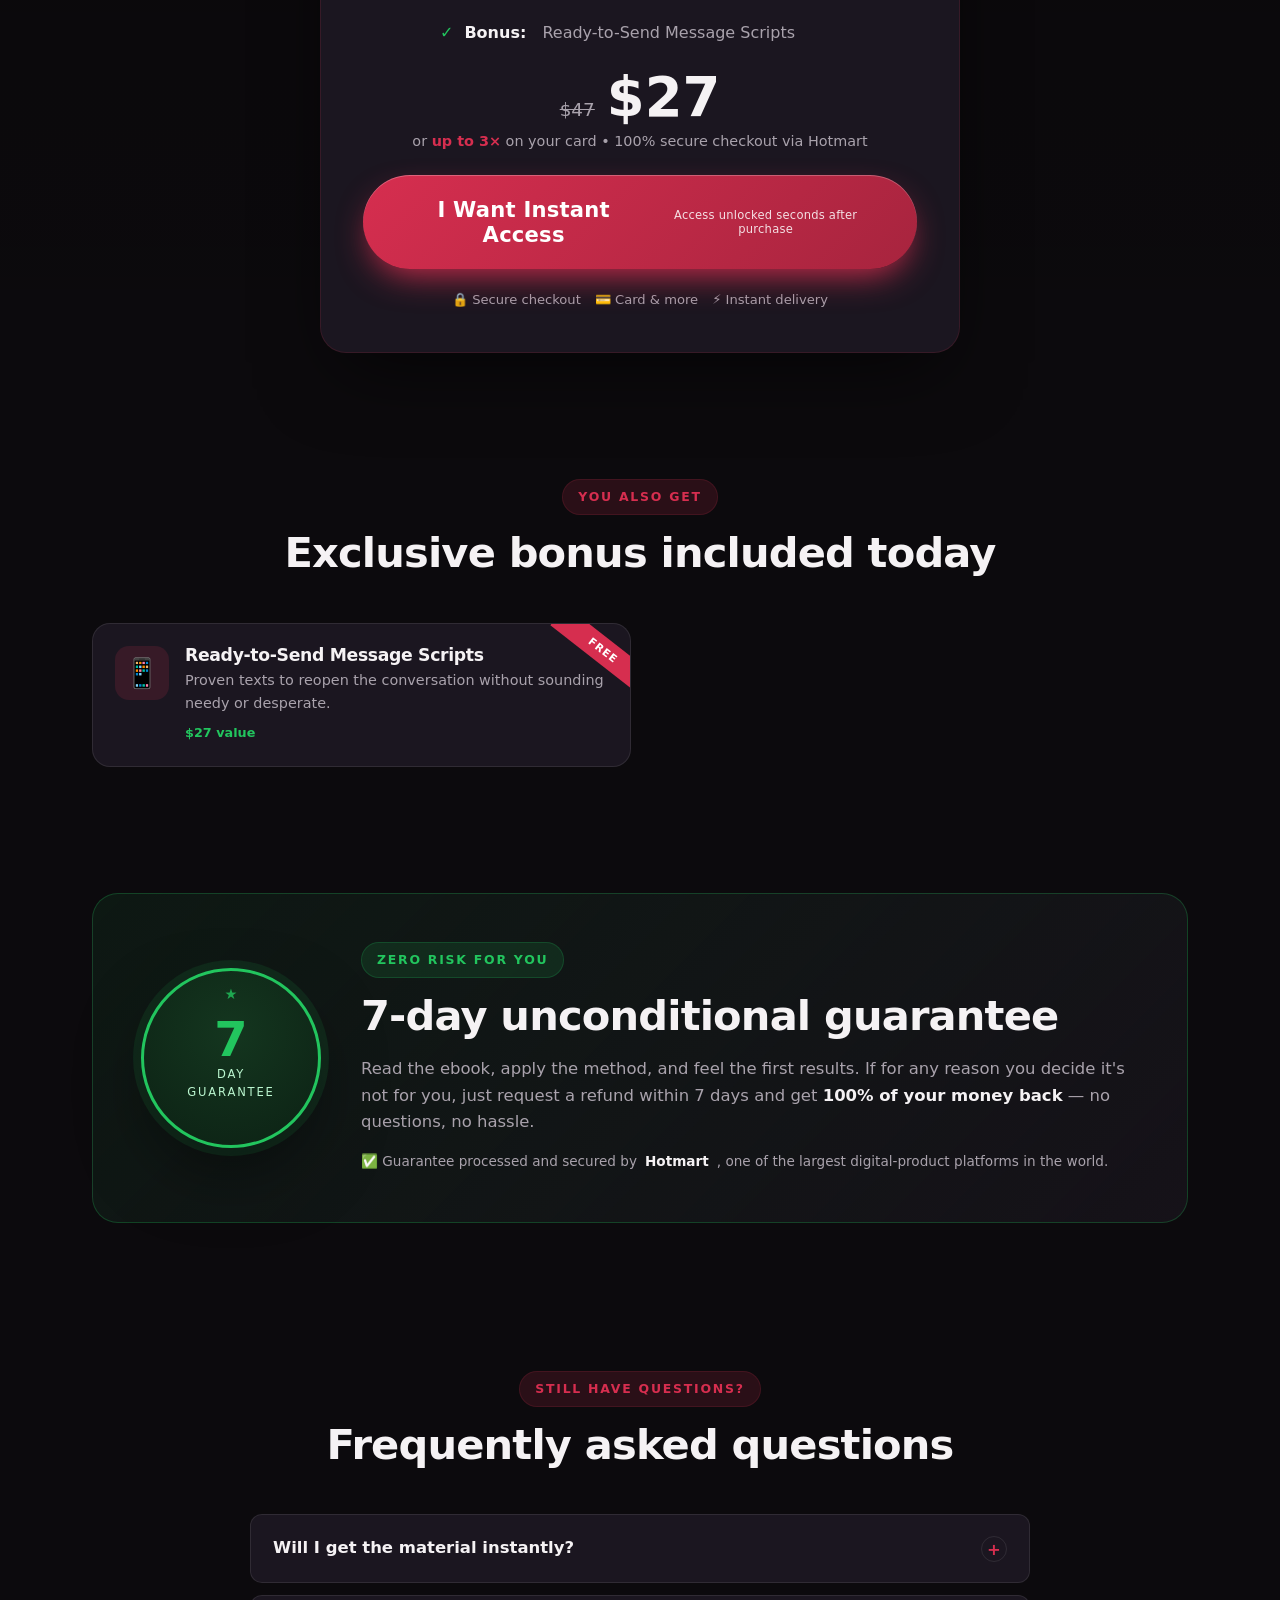
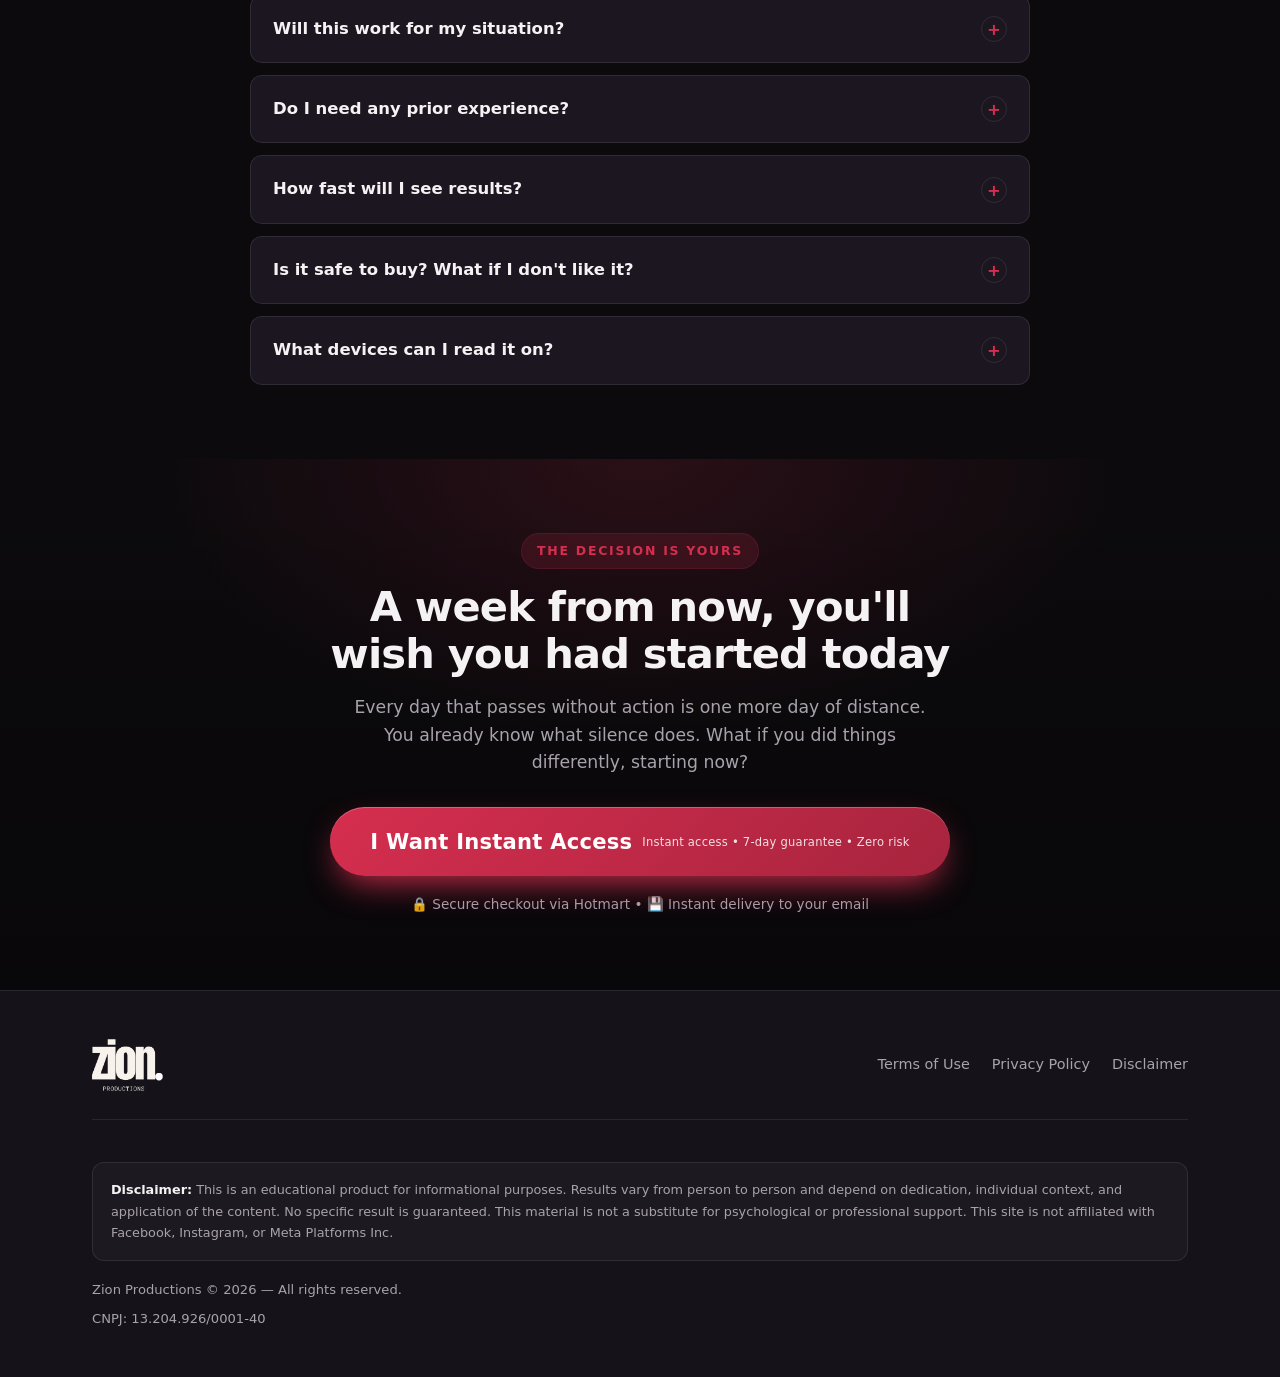
==== commit cd7d4326: "Re-enable the Ready-to-Send Message Scripts bonus - Move it from _bonus_disabled back into CONFIG.bo" ====
--- a/index.html
+++ b/index.html
@@ -479,7 +479,7 @@
 
   <!-- ===== Announcement bar ===== -->
   <div class="topbar" id="topbar">
-    <span>🔥 Launch offer — <b>instant access</b> at a limited-time price. Don't wait.</span>
+    <span>🔥 Launch offer — <b>instant access</b> + free bonus. Limited-time price.</span>
   </div>
 
   <!-- ===== Header ===== -->
@@ -624,11 +624,11 @@
         <div class="sec-head reveal">
           <span class="eyebrow">Special launch offer</span>
           <h2 style="margin-top:14px;">Start winning them back today</h2>
-          <p>Instant access to the complete ebook. One-time payment, no subscription.</p>
+          <p>Instant access to the complete ebook + bonus. One-time payment, no subscription.</p>
         </div>
 
         <div class="offer-card reveal">
-          <div class="top">⚡ Instant digital access — limited-time price</div>
+          <div class="top">🎁 Ebook + free bonus — limited-time price</div>
           <div class="body">
             <div class="scarcity">⏳ Promotional price ending soon</div>
 
@@ -669,7 +669,7 @@
       <div class="wrap">
         <div class="sec-head reveal">
           <span class="eyebrow">You also get</span>
-          <h2 style="margin-top:14px;">Exclusive bonuses included today</h2>
+          <h2 style="margin-top:14px;">Exclusive bonus included today</h2>
         </div>
         <div class="bonus-grid" id="bonus-grid">
           <!-- injected via JS -->
@@ -820,10 +820,12 @@
     { "icone": "♾️", "titulo": "Results that last", "texto": "Build a foundation that keeps the same problems from coming back." }
   ],
 
-  // BONUSES — temporarily disabled. To re-enable, rename "_bonus_disabled" back to "bonus".
-  "bonus": [],
+  // BONUSES — only the message-scripts bonus is active (real PDF deliverable ready).
+  // The other 3 stay in _bonus_disabled until their content is actually produced.
+  "bonus": [
+    { "icone": "📱", "titulo": "Ready-to-Send Message Scripts", "texto": "Proven texts to reopen the conversation without sounding needy or desperate.", "valor": "$27 value" }
+  ],
   "_bonus_disabled": [
-    { "icone": "📱", "titulo": "Ready-to-Send Message Scripts", "texto": "Proven texts to reopen the conversation without sounding needy or desperate.", "valor": "$27 value" },
     { "icone": "🧠", "titulo": "Mini-Course: Unbreakable Self-Esteem", "texto": "Audio lessons to keep you grounded and secure through the entire process.", "valor": "$37 value" },
     { "icone": "📋", "titulo": "The 21-Day Action Checklist", "texto": "A day-by-day plan so you never freeze or lose momentum.", "valor": "$19 value" },
     { "icone": "🎧", "titulo": "Email Support", "texto": "Ask questions about the method directly to our team.", "valor": "Special bonus" }
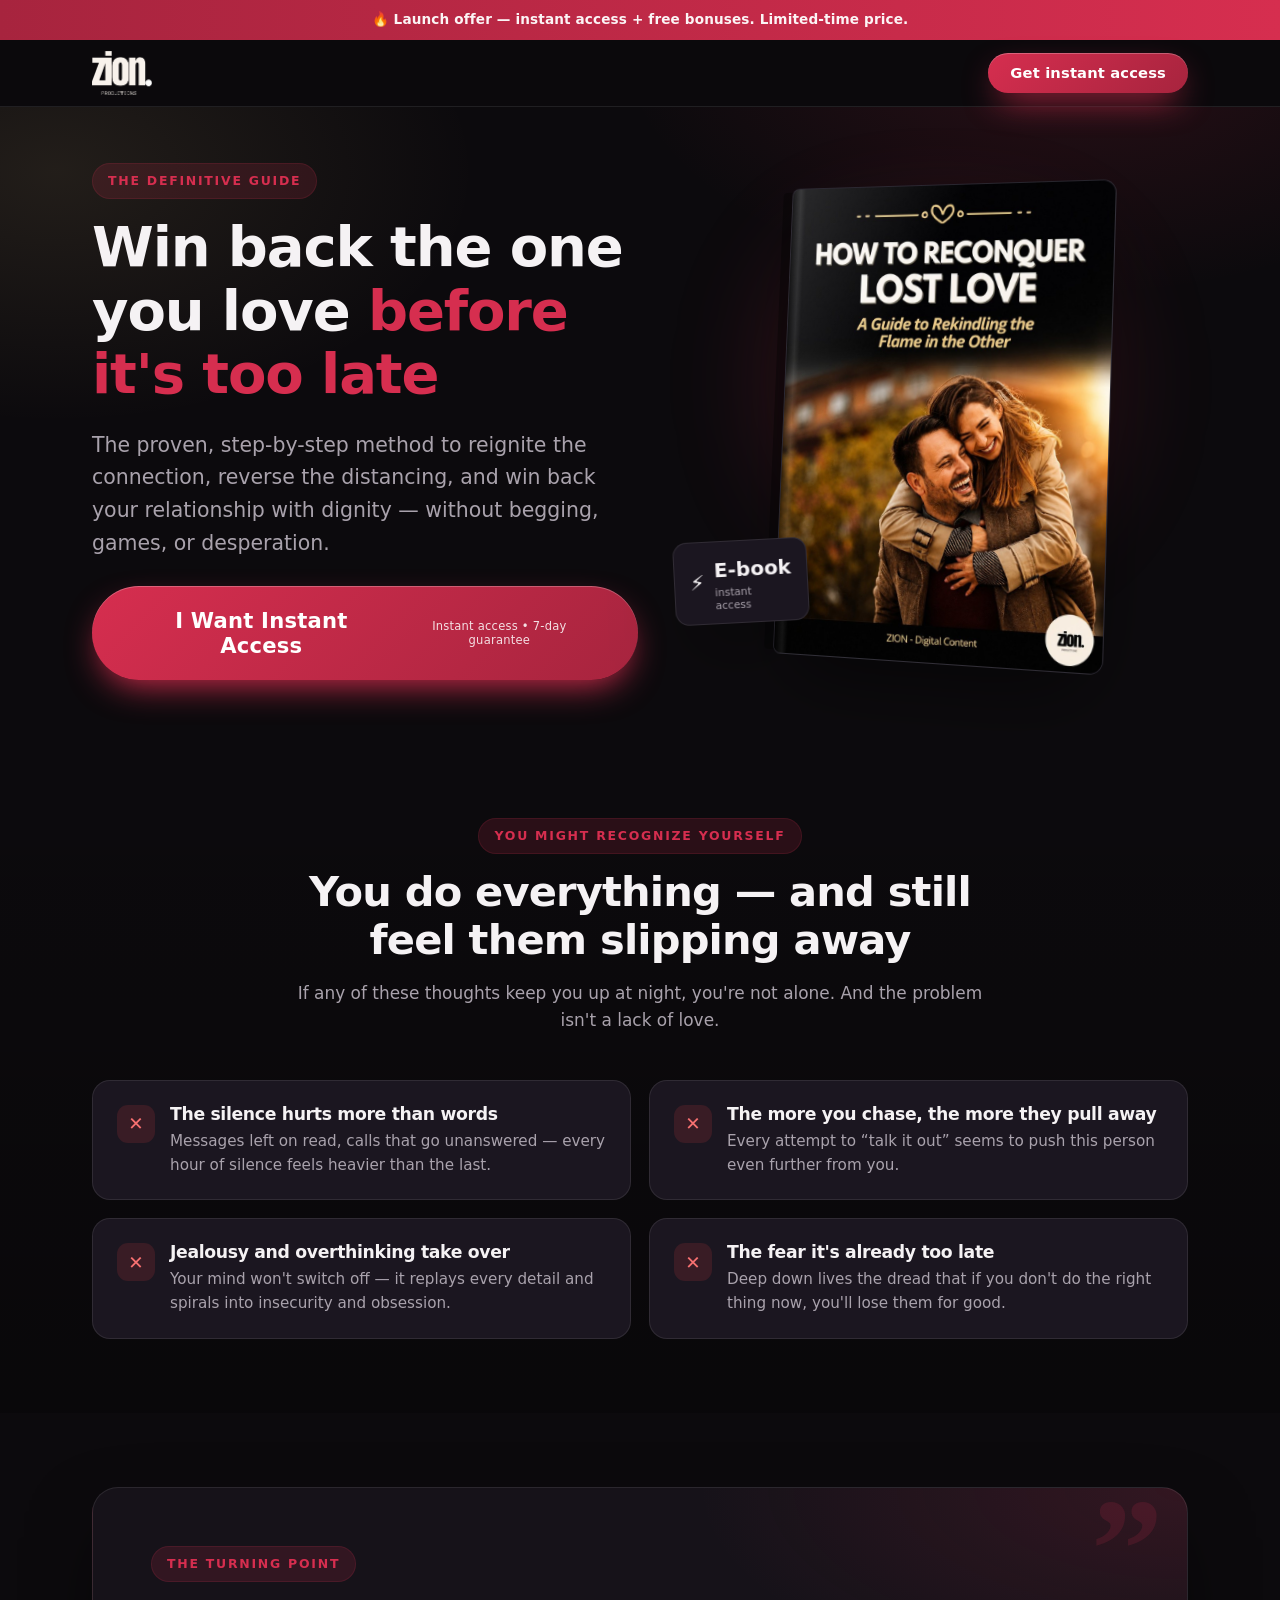
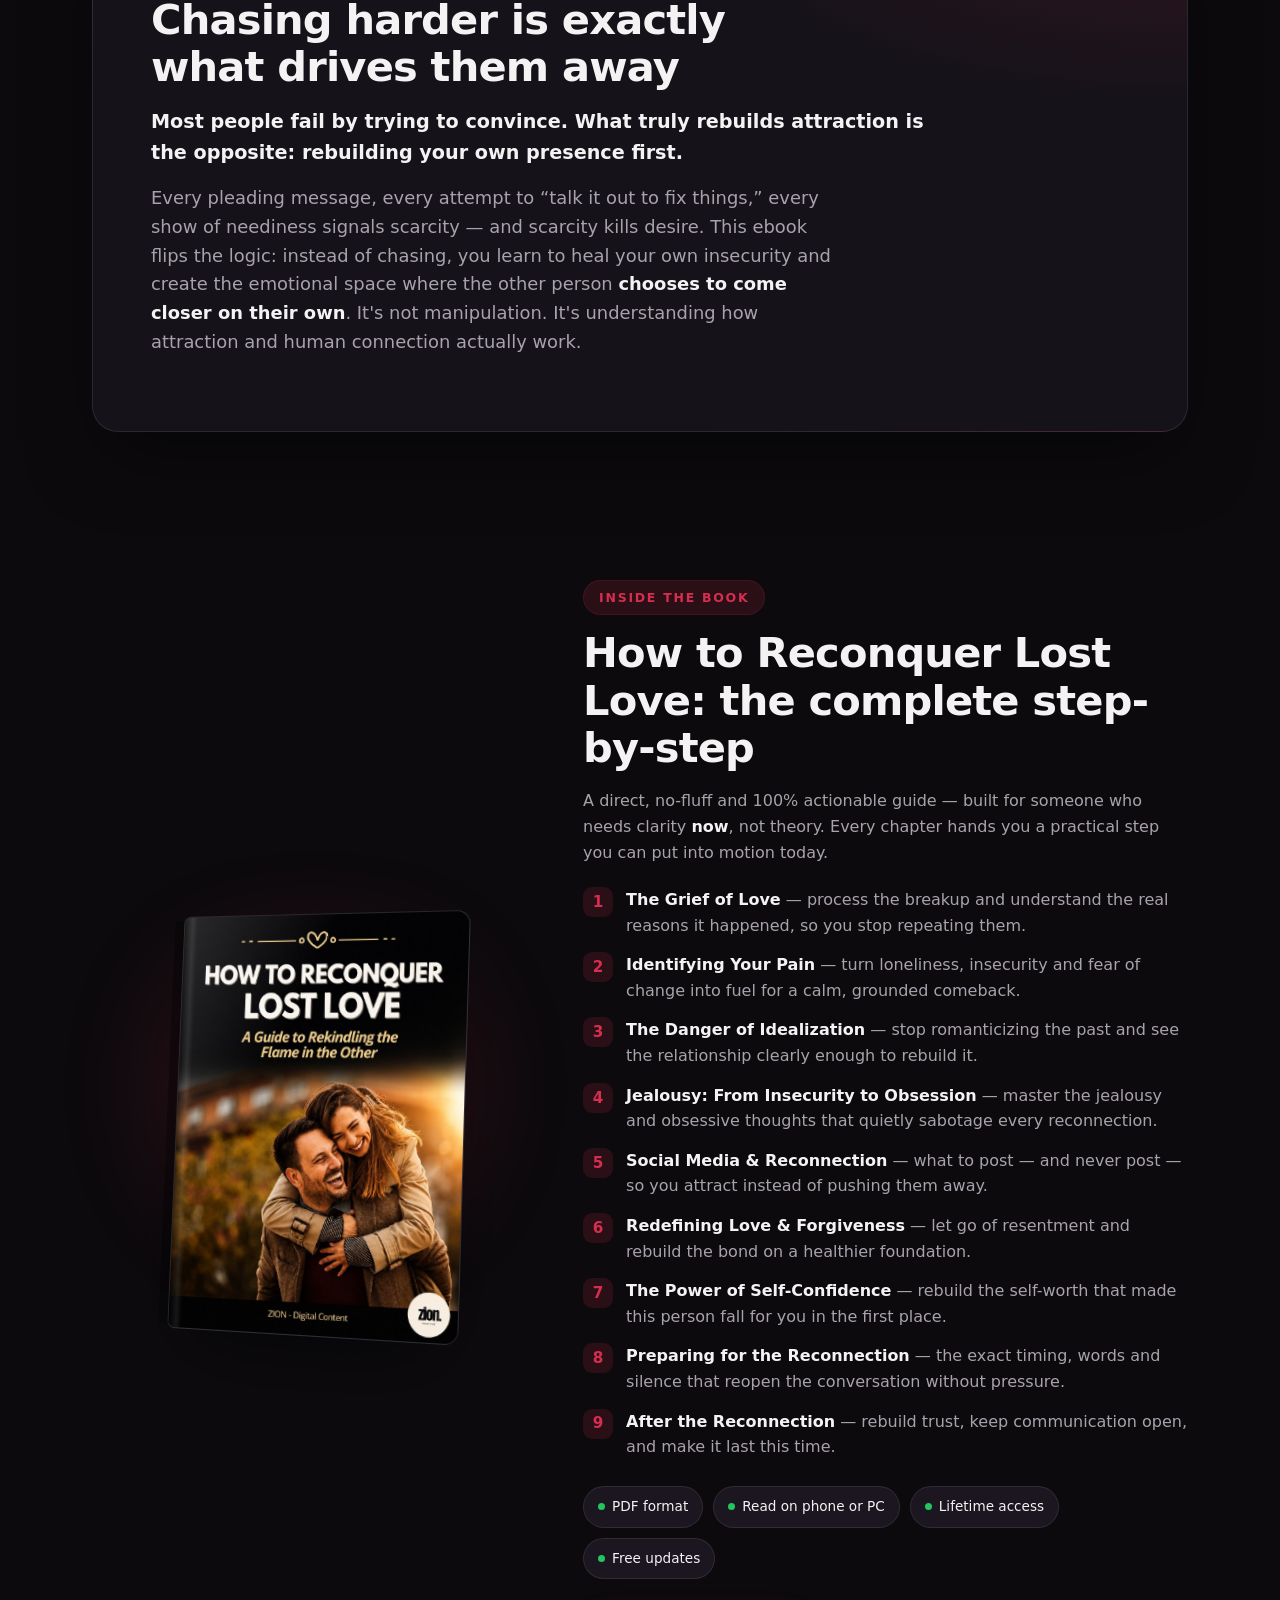
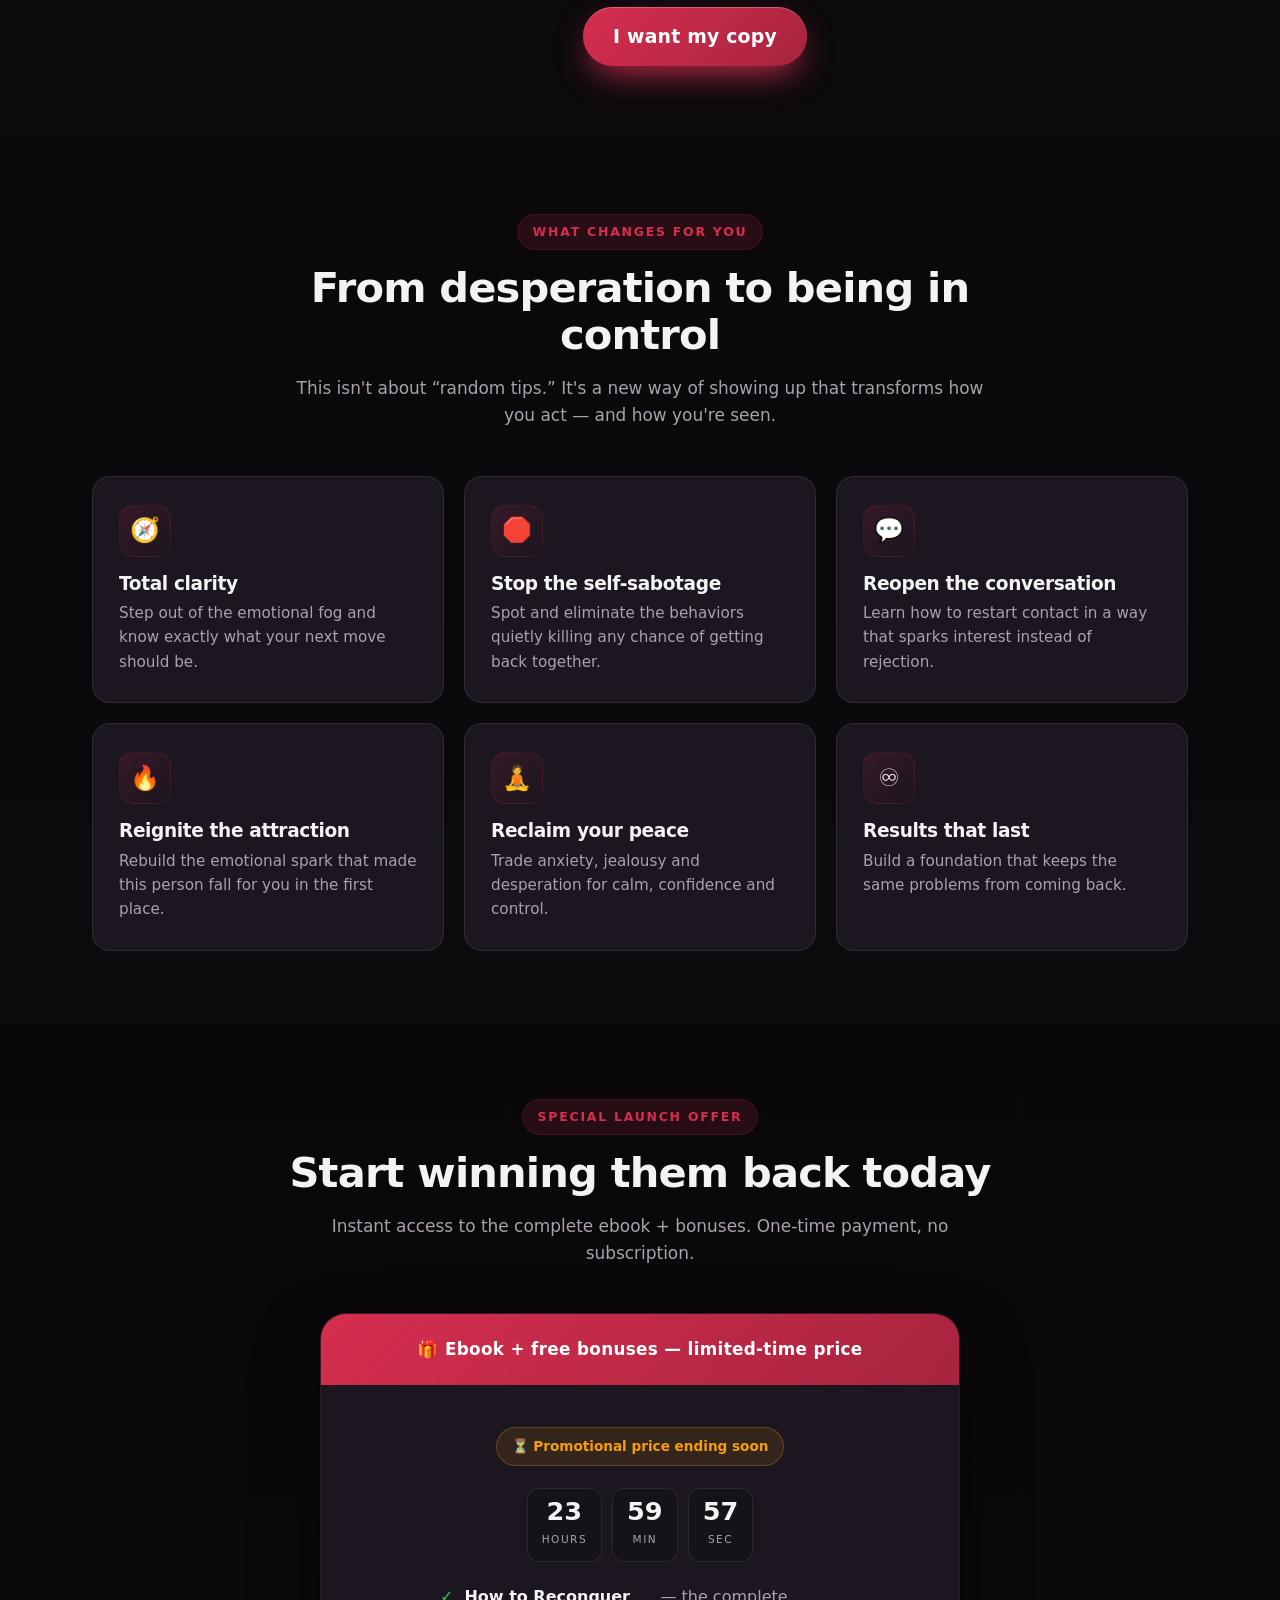
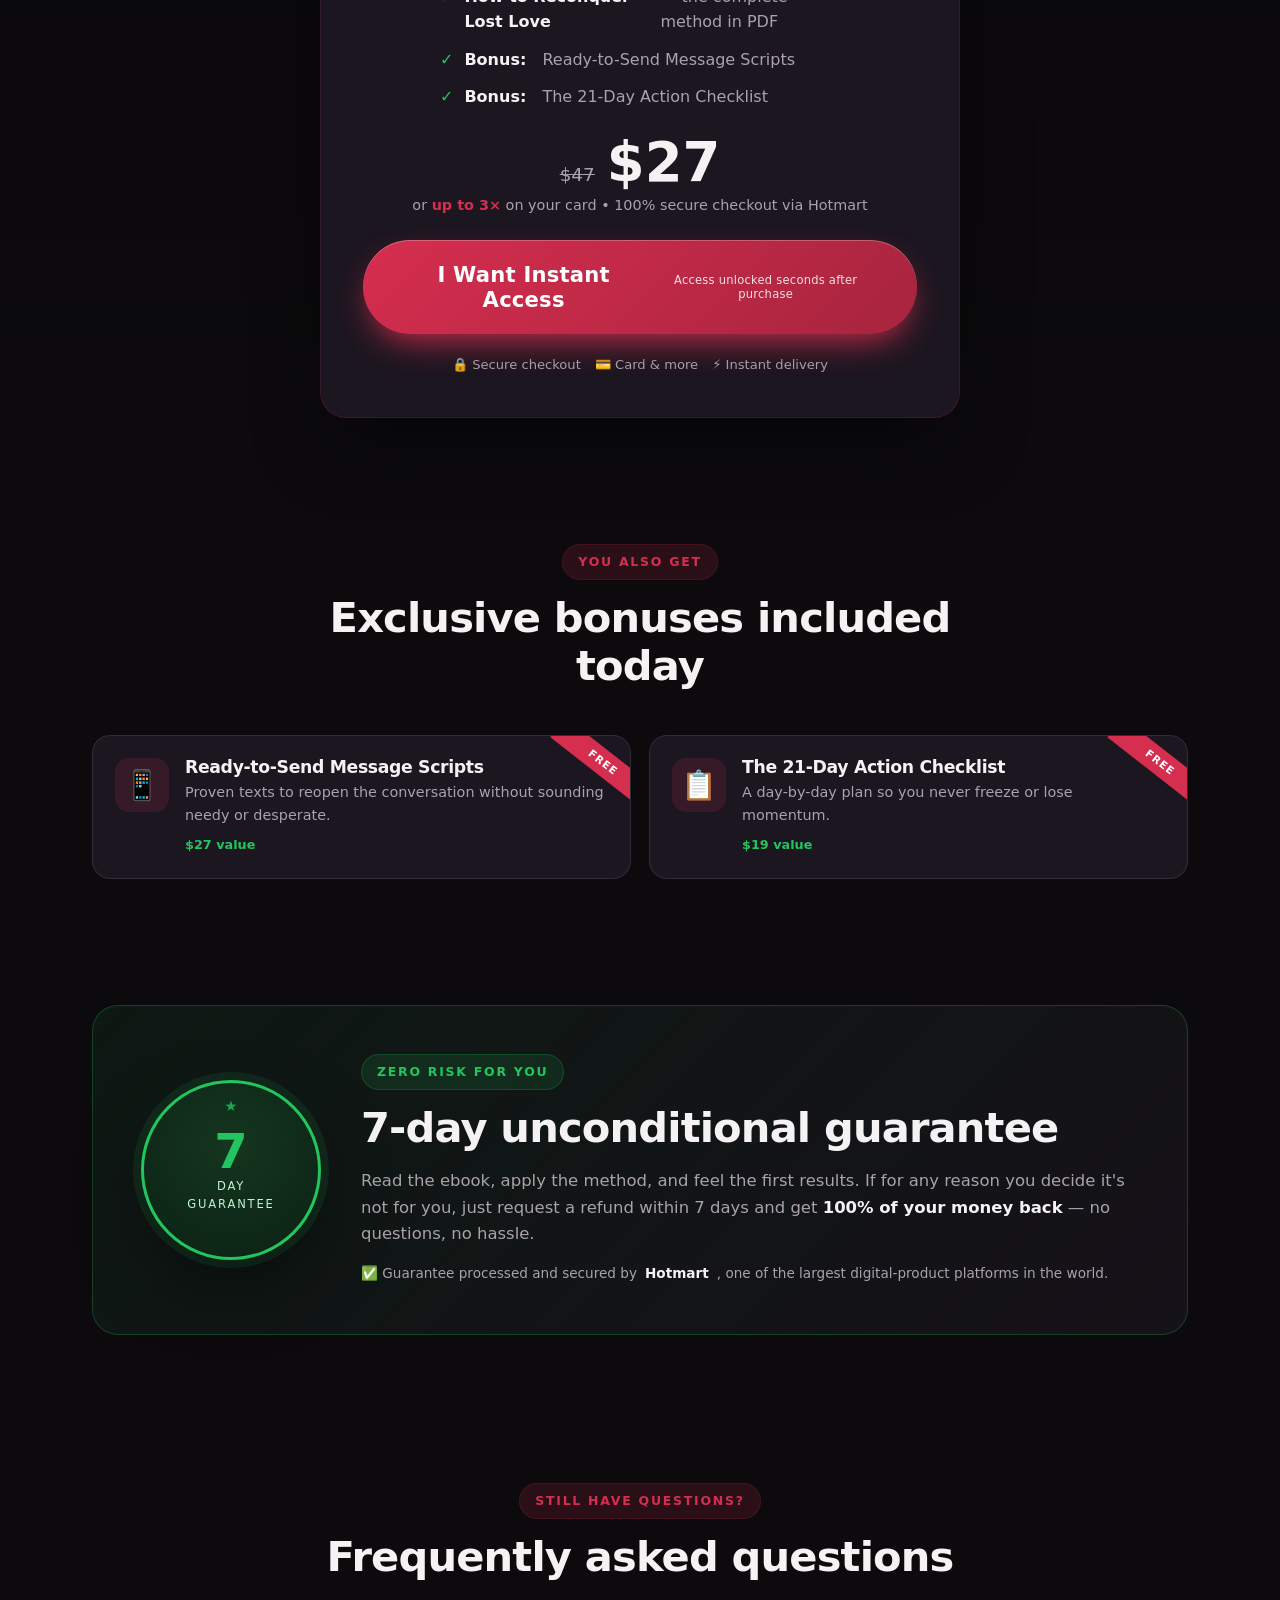
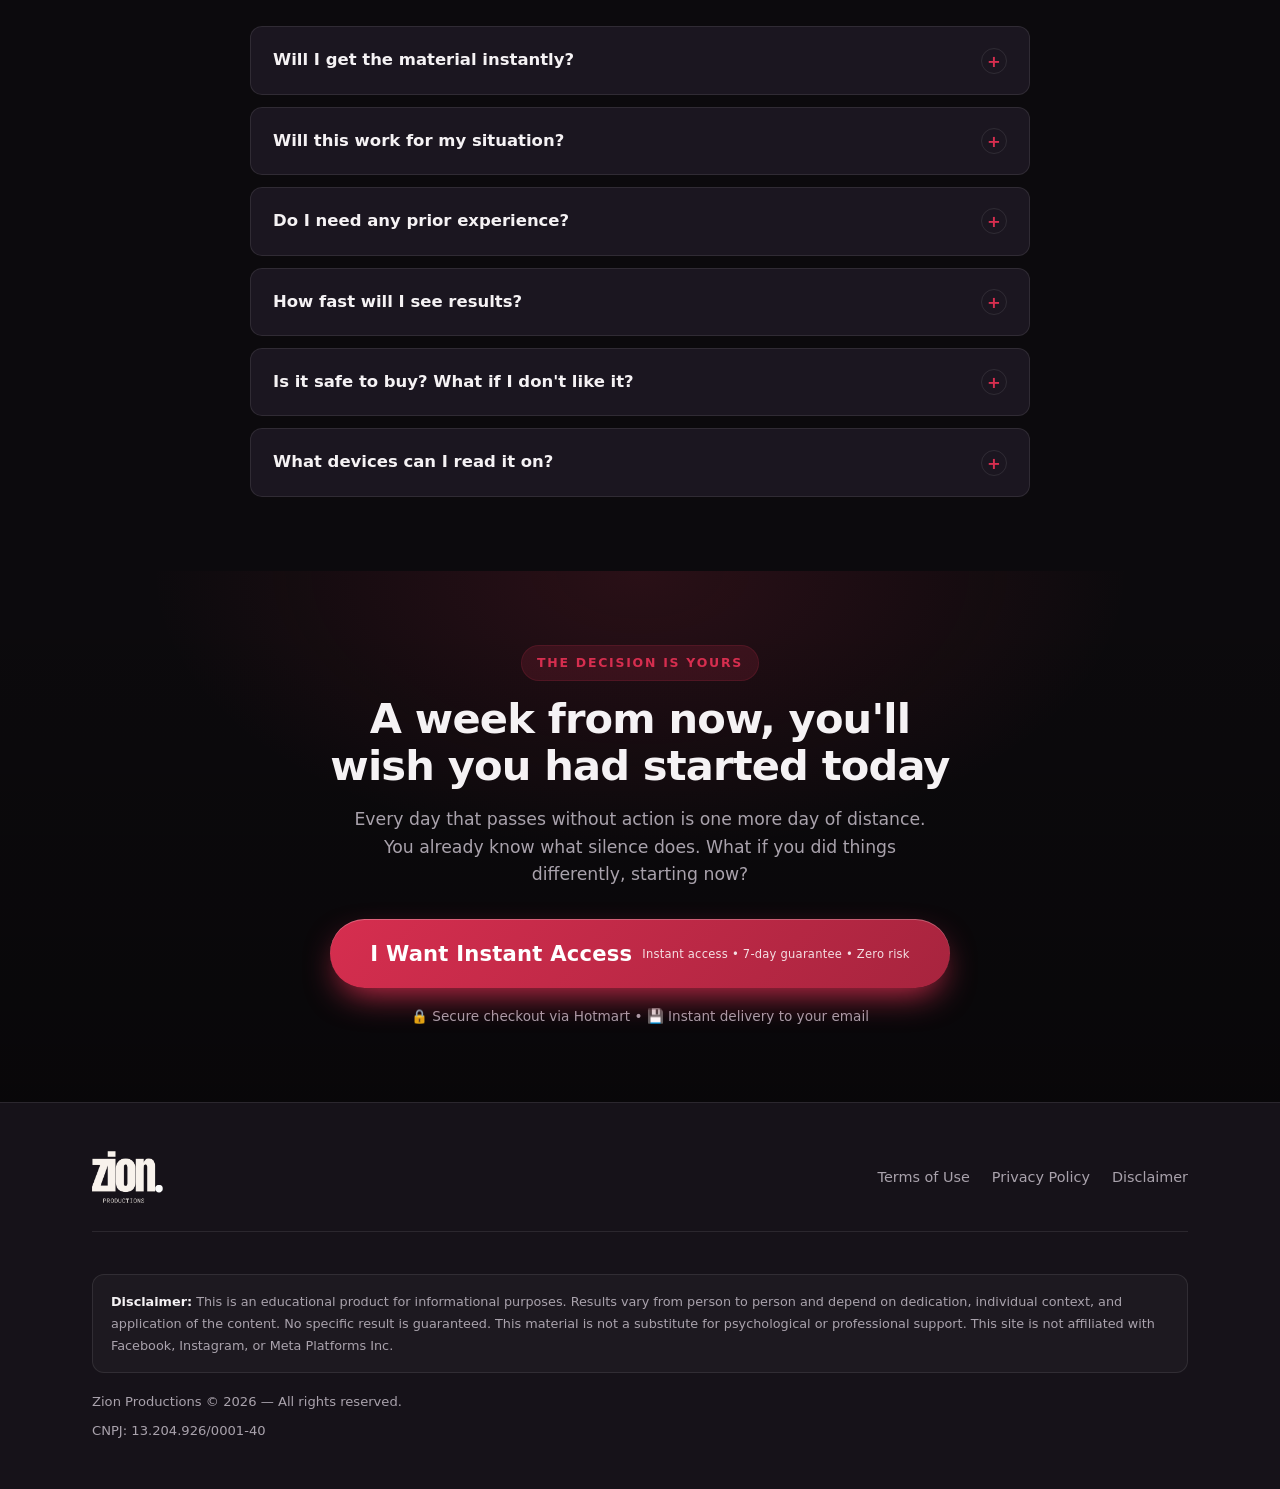
==== commit a7f43d0d: "Re-enable the 21-Day Action Checklist as a second bonus - Move it from _bonus_disabled into CONFIG.b" ====
--- a/index.html
+++ b/index.html
@@ -479,7 +479,7 @@
 
   <!-- ===== Announcement bar ===== -->
   <div class="topbar" id="topbar">
-    <span>🔥 Launch offer — <b>instant access</b> + free bonus. Limited-time price.</span>
+    <span>🔥 Launch offer — <b>instant access</b> + free bonuses. Limited-time price.</span>
   </div>
 
   <!-- ===== Header ===== -->
@@ -624,11 +624,11 @@
         <div class="sec-head reveal">
           <span class="eyebrow">Special launch offer</span>
           <h2 style="margin-top:14px;">Start winning them back today</h2>
-          <p>Instant access to the complete ebook + bonus. One-time payment, no subscription.</p>
+          <p>Instant access to the complete ebook + bonuses. One-time payment, no subscription.</p>
         </div>
 
         <div class="offer-card reveal">
-          <div class="top">🎁 Ebook + free bonus — limited-time price</div>
+          <div class="top">🎁 Ebook + free bonuses — limited-time price</div>
           <div class="body">
             <div class="scarcity">⏳ Promotional price ending soon</div>
 
@@ -669,7 +669,7 @@
       <div class="wrap">
         <div class="sec-head reveal">
           <span class="eyebrow">You also get</span>
-          <h2 style="margin-top:14px;">Exclusive bonus included today</h2>
+          <h2 style="margin-top:14px;">Exclusive bonuses included today</h2>
         </div>
         <div class="bonus-grid" id="bonus-grid">
           <!-- injected via JS -->
@@ -820,14 +820,14 @@
     { "icone": "♾️", "titulo": "Results that last", "texto": "Build a foundation that keeps the same problems from coming back." }
   ],
 
-  // BONUSES — only the message-scripts bonus is active (real PDF deliverable ready).
-  // The other 3 stay in _bonus_disabled until their content is actually produced.
+  // BONUSES — 2 active (real PDF deliverables ready). The rest stay in
+  // _bonus_disabled until their content is actually produced.
   "bonus": [
-    { "icone": "📱", "titulo": "Ready-to-Send Message Scripts", "texto": "Proven texts to reopen the conversation without sounding needy or desperate.", "valor": "$27 value" }
+    { "icone": "📱", "titulo": "Ready-to-Send Message Scripts", "texto": "Proven texts to reopen the conversation without sounding needy or desperate.", "valor": "$27 value" },
+    { "icone": "📋", "titulo": "The 21-Day Action Checklist", "texto": "A day-by-day plan so you never freeze or lose momentum.", "valor": "$19 value" }
   ],
   "_bonus_disabled": [
     { "icone": "🧠", "titulo": "Mini-Course: Unbreakable Self-Esteem", "texto": "Audio lessons to keep you grounded and secure through the entire process.", "valor": "$37 value" },
-    { "icone": "📋", "titulo": "The 21-Day Action Checklist", "texto": "A day-by-day plan so you never freeze or lose momentum.", "valor": "$19 value" },
     { "icone": "🎧", "titulo": "Email Support", "texto": "Ask questions about the method directly to our team.", "valor": "Special bonus" }
   ],
 
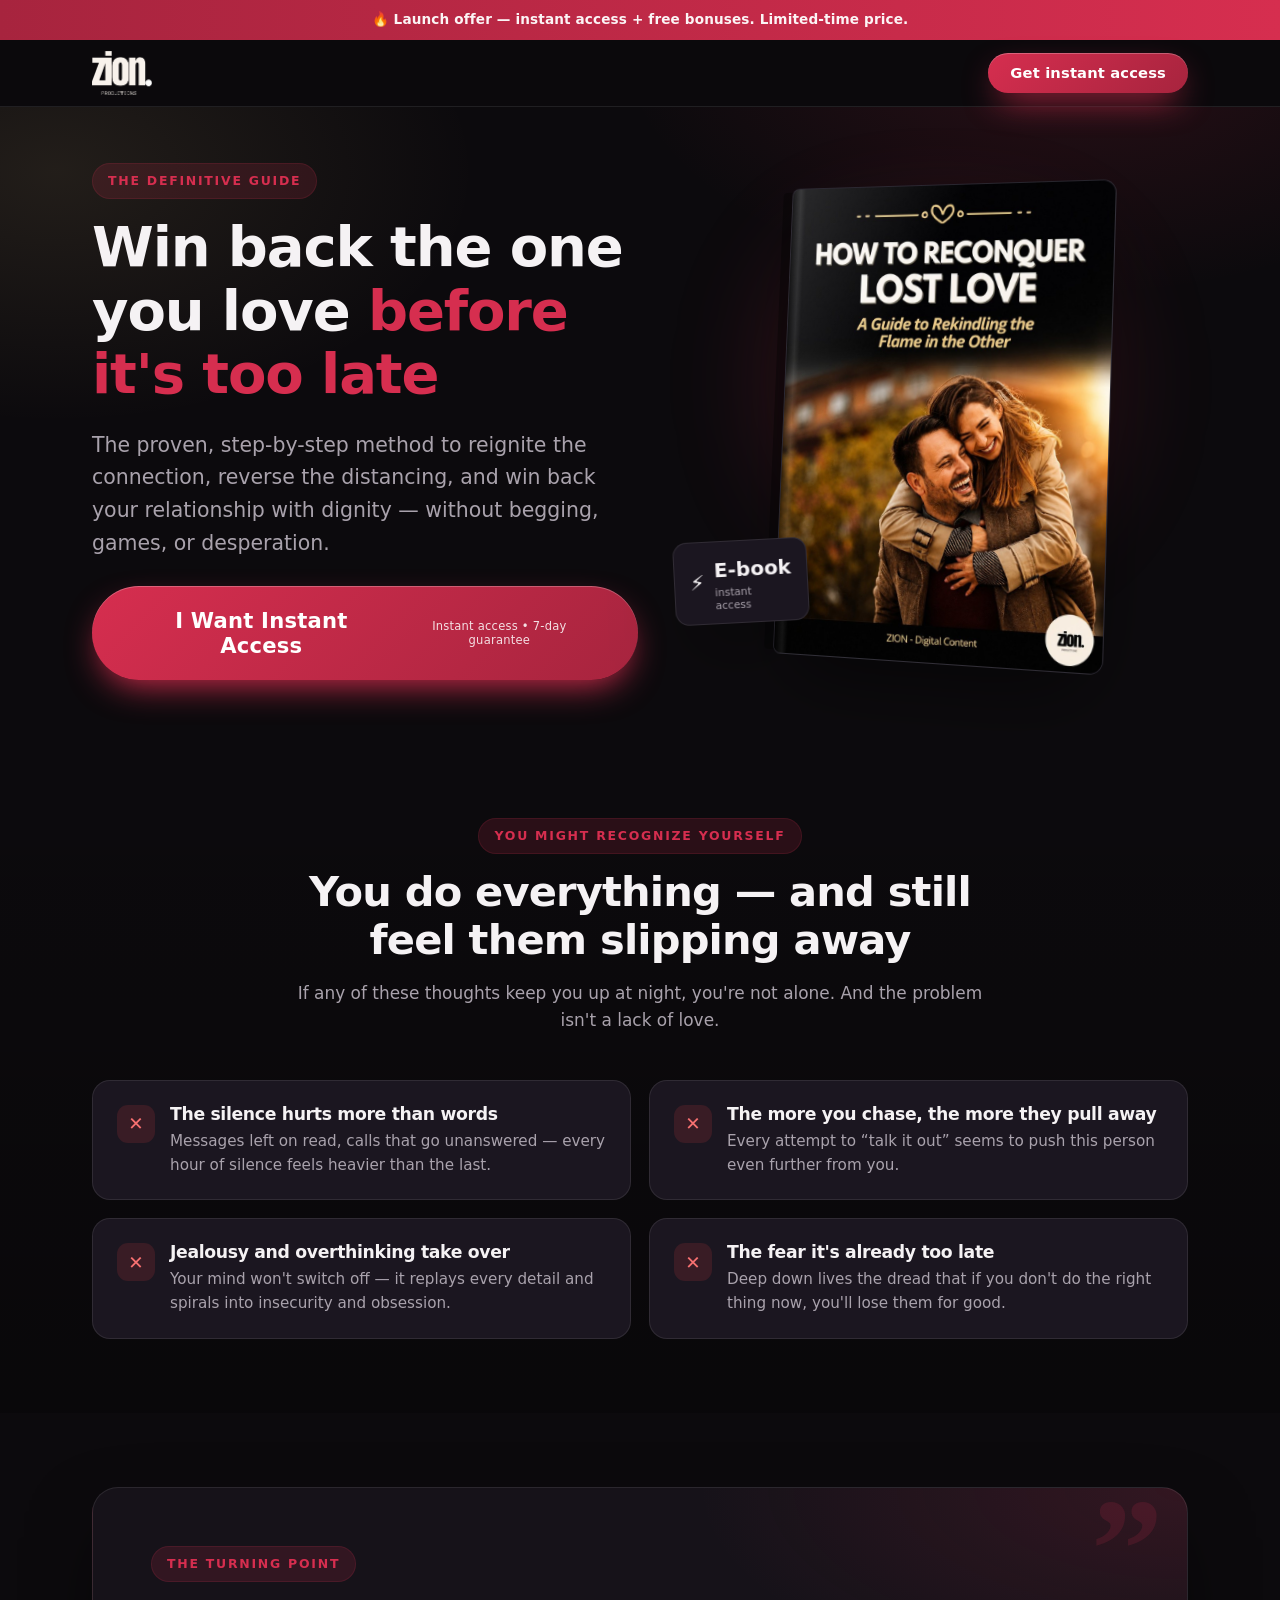
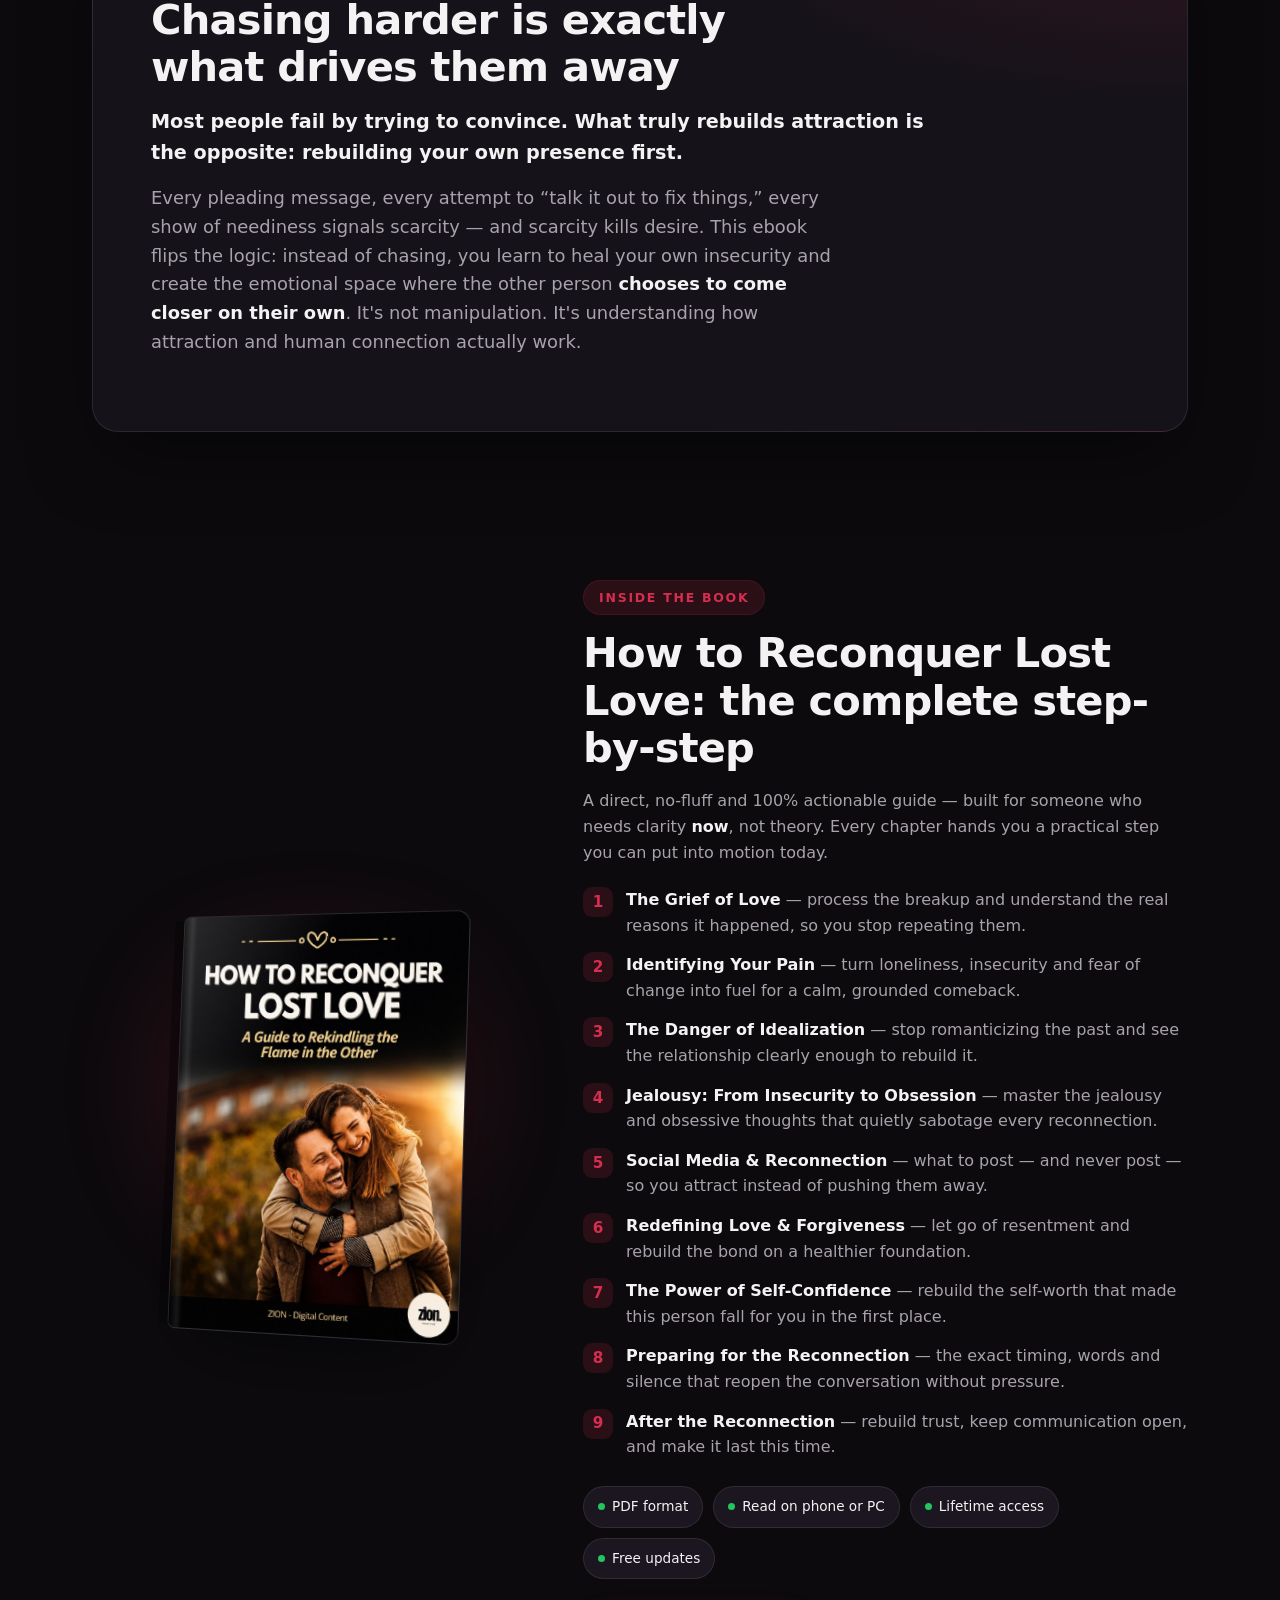
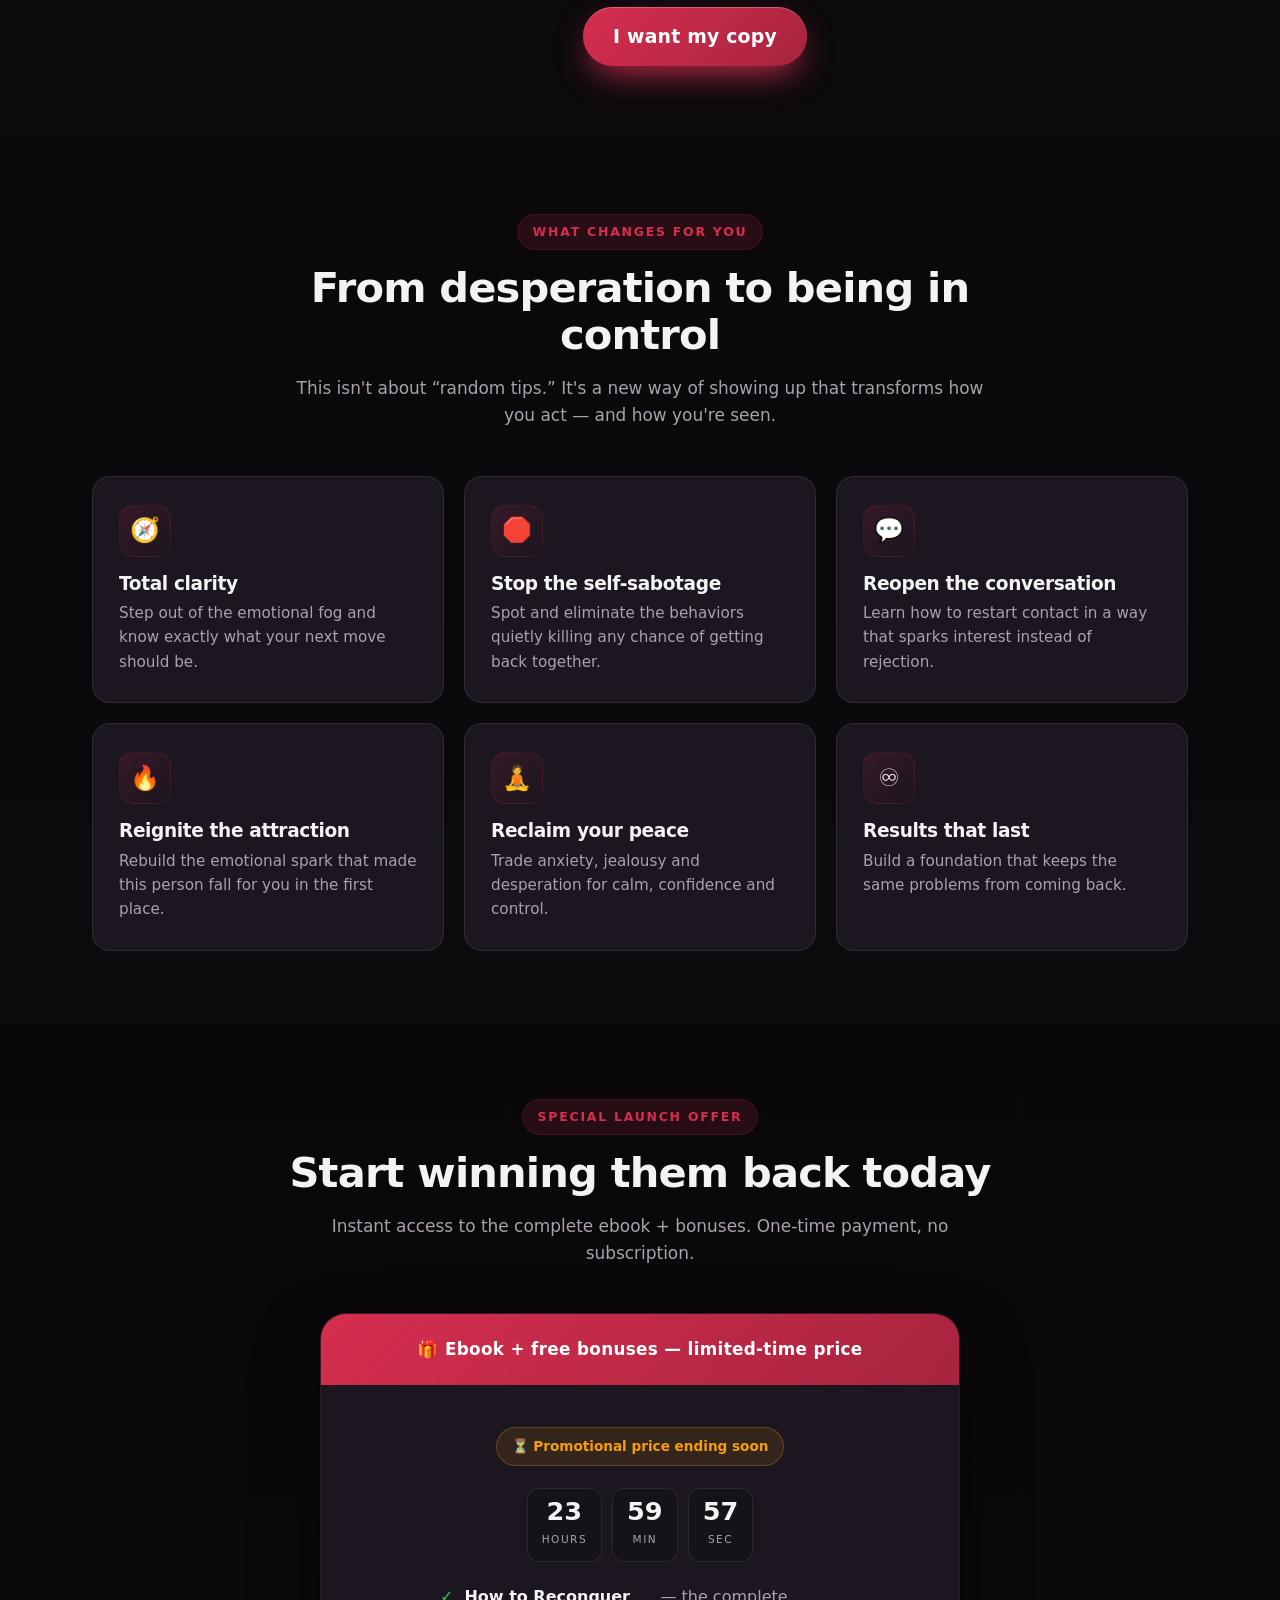
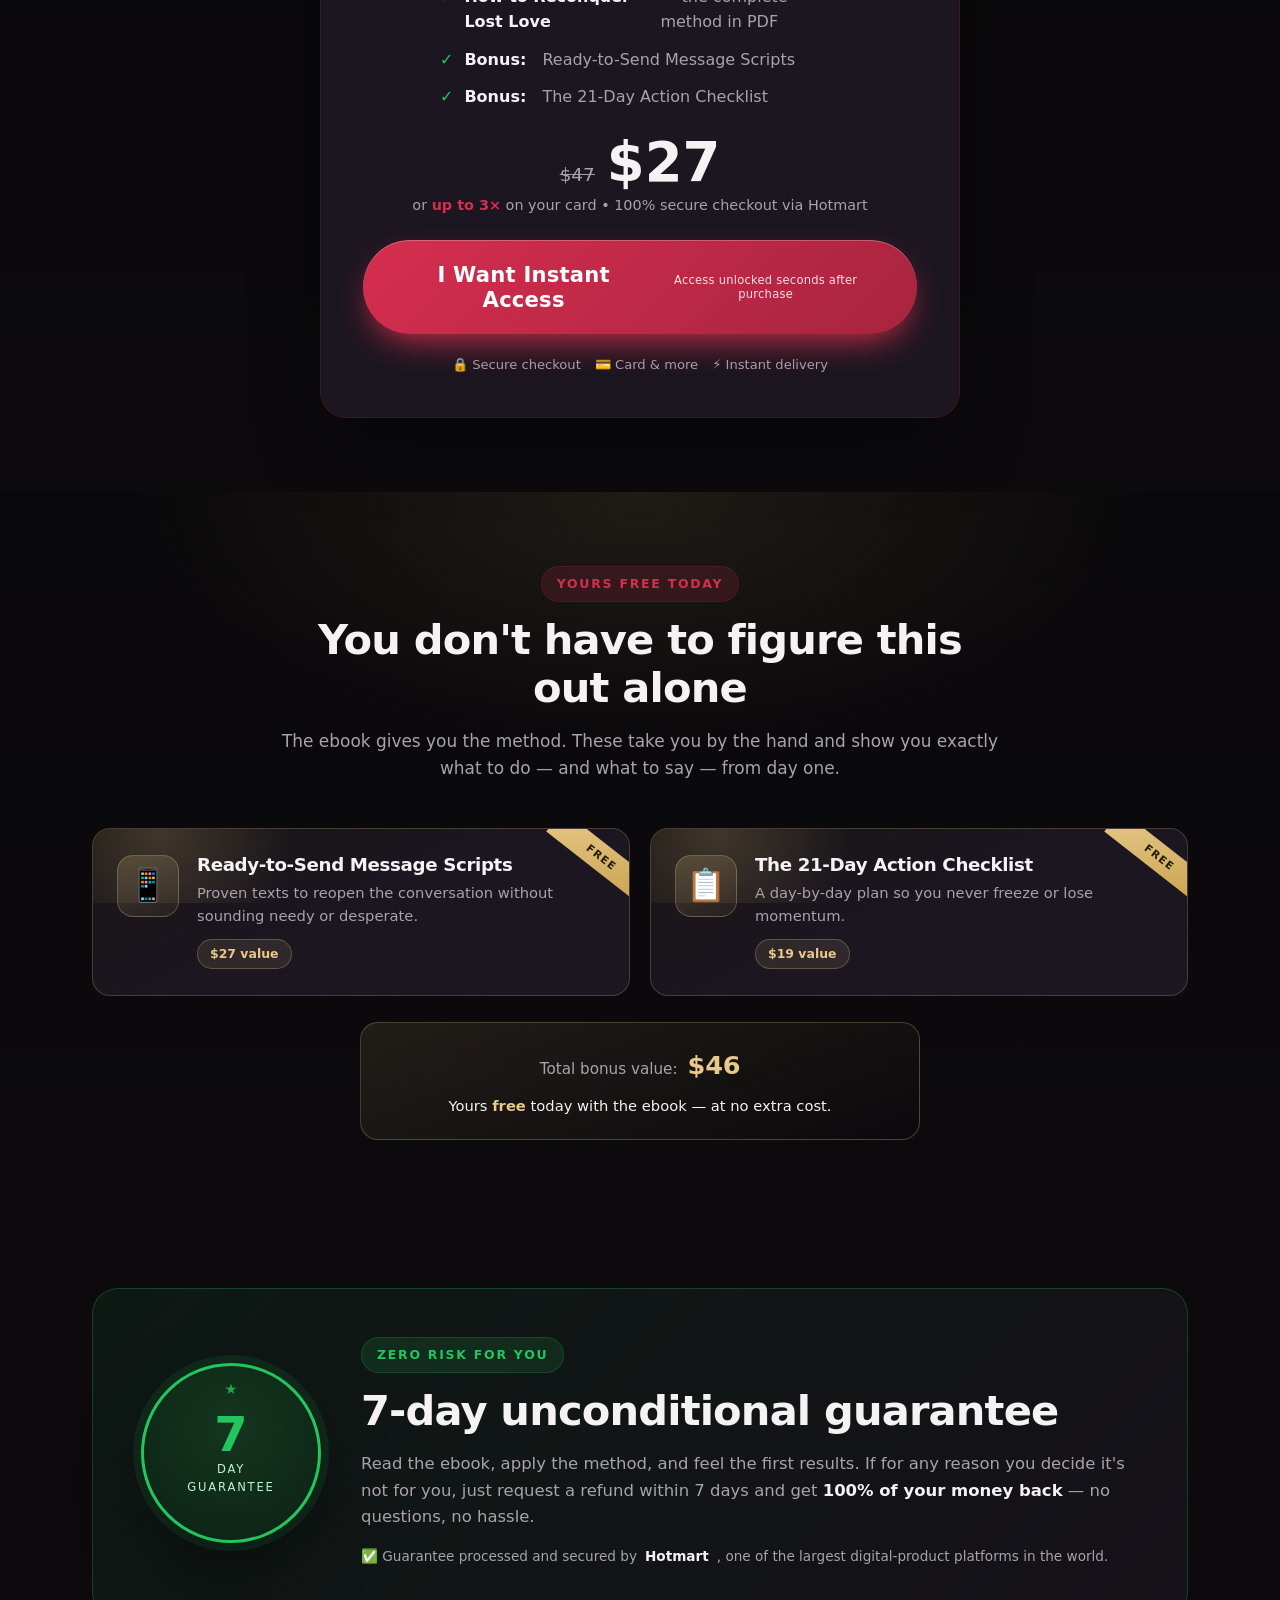
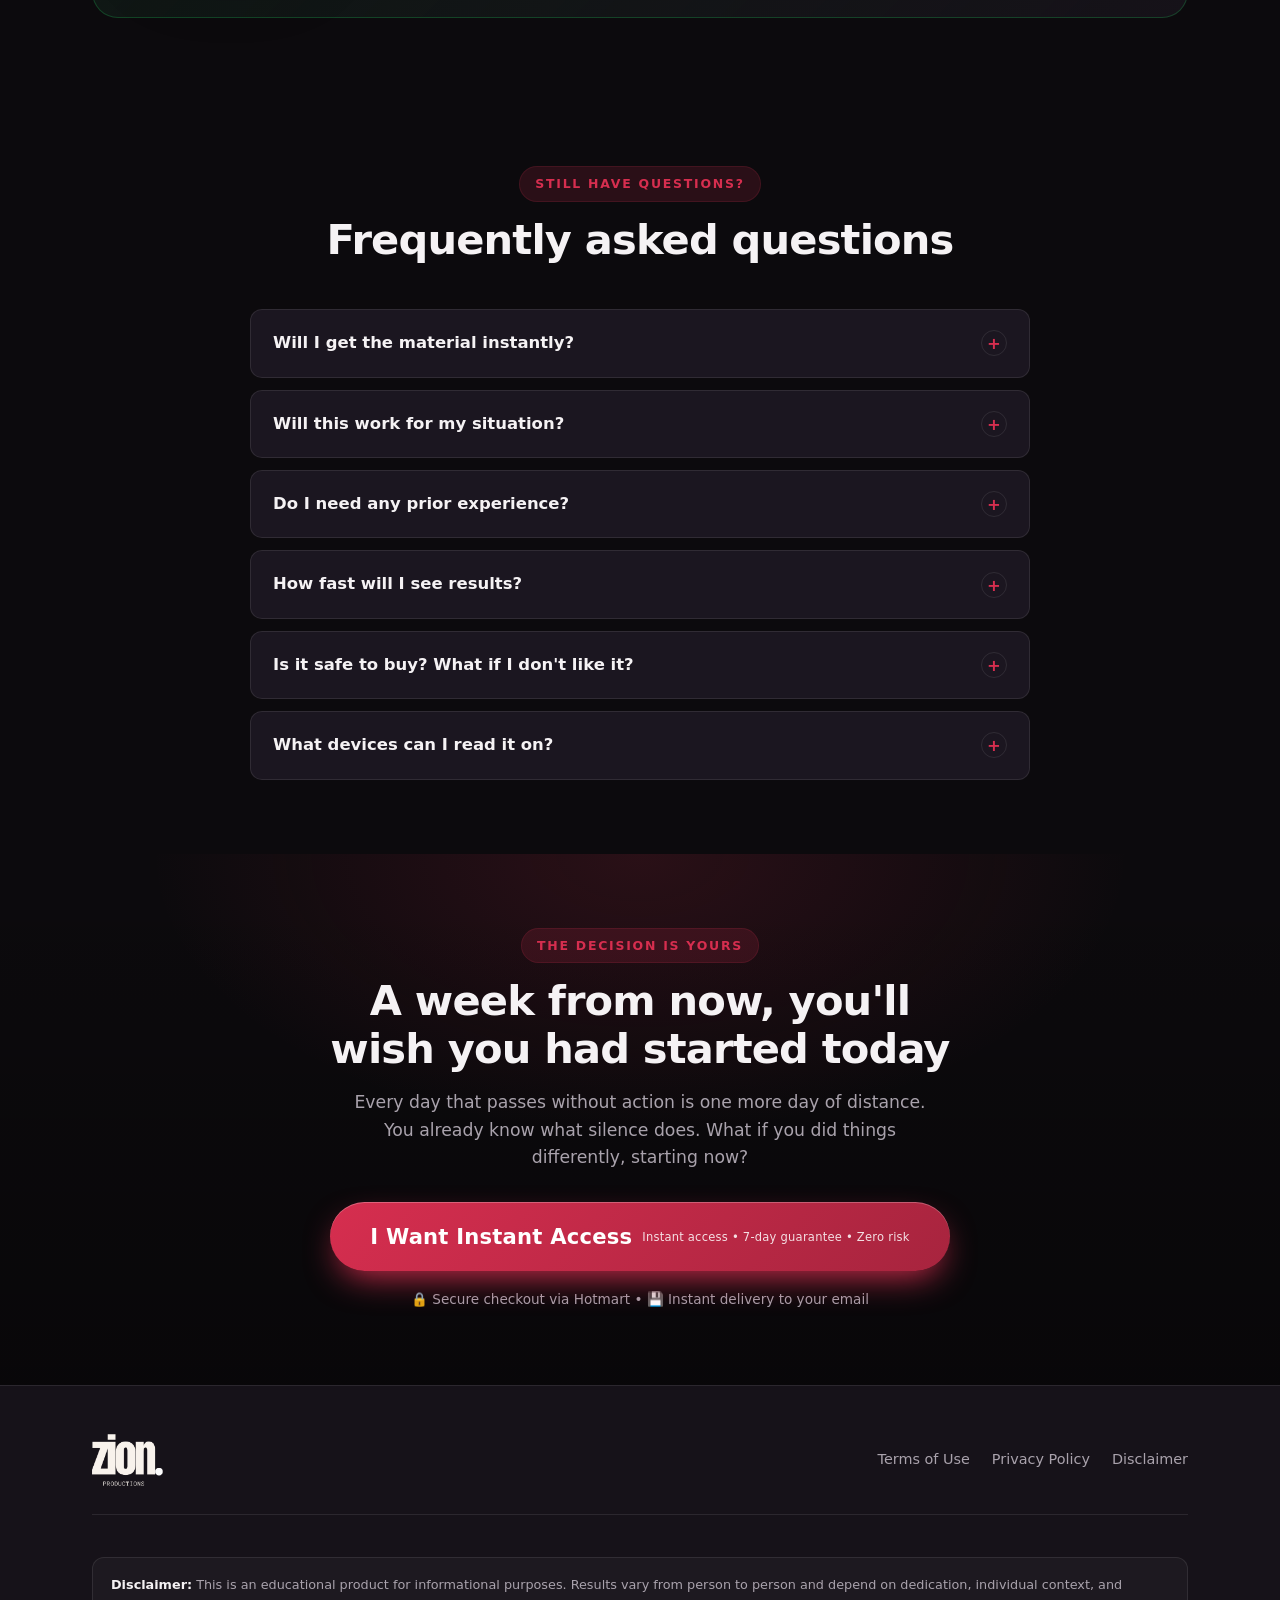
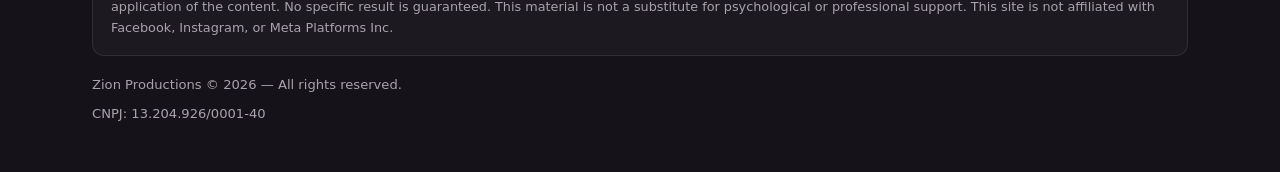
==== commit 41e2f1d5: "Redesign the bonus section to feel generous, not like a list - Warm gold ambience: section glow, gra" ====
--- a/index.html
+++ b/index.html
@@ -363,22 +363,64 @@
   .countdown .u span{ font-size:.66rem; letter-spacing:.14em; text-transform:uppercase; color:var(--muted); }
 
   /* ---------- Bonus ---------- */
-  .bonus-grid{ display:grid; gap:18px; grid-template-columns:1fr; }
+  /* The most "generous" moment of the page: warm gold ambience, lifted cards, value stack. */
+  .bonus-section{
+    background:
+      radial-gradient(760px 380px at 50% 0%, rgba(231,201,136,.10), transparent 68%),
+      linear-gradient(180deg, rgba(0,0,0,.24), transparent);
+  }
+  .bonus-grid{ display:grid; gap:20px; grid-template-columns:1fr; }
   @media(min-width:720px){ .bonus-grid{ grid-template-columns:1fr 1fr; } }
   .bonus{
-    display:flex; gap:16px; align-items:flex-start; background:var(--bg-card);
-    border:1px solid var(--line); border-radius:var(--radius); padding:22px;
+    display:flex; gap:18px; align-items:flex-start;
+    background:linear-gradient(155deg, rgba(231,201,136,.07), var(--bg-card) 46%);
+    border:1px solid rgba(231,201,136,.22); border-radius:var(--radius); padding:26px 24px;
     position:relative; overflow:hidden;
-  }
+    transition:transform .25s ease, border-color .25s ease, box-shadow .25s ease;
+  }
+  .bonus::before{ /* soft glow rising from the card's top-left */
+    content:""; position:absolute; inset:-40% 55% 55% -20%; pointer-events:none;
+    background:radial-gradient(circle, rgba(231,201,136,.18), transparent 70%);
+  }
+  .bonus:hover{
+    transform:translateY(-5px); border-color:rgba(231,201,136,.45);
+    box-shadow:0 22px 50px -18px rgba(231,201,136,.28);
+  }
+  .bonus > *{ position:relative; z-index:1; }
   .bonus .tag{
-    position:absolute; top:14px; right:-30px; transform:rotate(38deg);
-    background:var(--primary); color:#fff; font-size:.66rem; font-weight:800; letter-spacing:.1em;
-    padding:4px 40px; text-transform:uppercase;
-  }
-  .bonus .ic{ flex:0 0 auto; font-size:1.8rem; width:54px; height:54px; border-radius:14px; display:grid; place-items:center; background:var(--primary-soft); }
-  .bonus h3{ font-size:1.08rem; margin-bottom:3px; }
-  .bonus p{ margin:0; font-size:.9rem; }
-  .bonus .val{ display:inline-block; margin-top:8px; font-size:.8rem; color:var(--success); font-weight:700; }
+    position:absolute; top:15px; right:-32px; transform:rotate(38deg); z-index:2;
+    background:linear-gradient(135deg, var(--gold), #c9a24f); color:#231b0c;
+    font-size:.66rem; font-weight:800; letter-spacing:.12em;
+    padding:5px 42px; text-transform:uppercase;
+  }
+  .bonus .ic{
+    flex:0 0 auto; font-size:2rem; width:62px; height:62px; border-radius:16px;
+    display:grid; place-items:center;
+    background:linear-gradient(145deg, rgba(231,201,136,.20), rgba(231,201,136,.05));
+    border:1px solid rgba(231,201,136,.28);
+  }
+  .bonus h3{ font-size:1.14rem; margin-bottom:5px; }
+  .bonus p{ margin:0; font-size:.92rem; }
+  .bonus .val{
+    display:inline-block; margin-top:11px; font-size:.78rem; font-weight:700;
+    color:var(--gold); background:rgba(231,201,136,.10);
+    border:1px solid rgba(231,201,136,.28); border-radius:999px; padding:4px 12px;
+  }
+  /* Value stack — the "you pay far less than it's worth" moment */
+  .bonus-total{
+    margin:26px auto 0; max-width:560px; text-align:center;
+    background:linear-gradient(160deg, rgba(231,201,136,.10), transparent);
+    border:1px solid rgba(231,201,136,.26); border-radius:var(--radius);
+    padding:22px 24px;
+  }
+  .bonus-total .row{
+    display:flex; align-items:baseline; justify-content:center; gap:10px; flex-wrap:wrap;
+    font-family:var(--font-display);
+  }
+  .bonus-total .lbl{ color:var(--muted); font-size:.95rem; }
+  .bonus-total .amt{ color:var(--gold); font-weight:800; font-size:1.6rem; letter-spacing:-.01em; }
+  .bonus-total .note{ margin:8px 0 0; font-size:.92rem; color:var(--text); }
+  .bonus-total .note b{ color:var(--gold); }
 
   /* ---------- Testimonials ---------- */
   .tst-grid{ display:grid; gap:20px; grid-template-columns:1fr; }
@@ -665,13 +707,17 @@
     </section>
 
     <!-- ===== BONUS ===== -->
-    <section class="sec sec--tight" id="bonus-section">
+    <section class="sec bonus-section" id="bonus-section">
       <div class="wrap">
         <div class="sec-head reveal">
-          <span class="eyebrow">You also get</span>
-          <h2 style="margin-top:14px;">Exclusive bonuses included today</h2>
+          <span class="eyebrow">Yours free today</span>
+          <h2 style="margin-top:14px;">You don't have to figure this out alone</h2>
+          <p>The ebook gives you the method. These take you by the hand and show you exactly what to do — and what to say — from day one.</p>
         </div>
         <div class="bonus-grid" id="bonus-grid">
+          <!-- injected via JS -->
+        </div>
+        <div class="bonus-total reveal" id="bonus-total">
           <!-- injected via JS -->
         </div>
       </div>
@@ -992,6 +1038,20 @@
       li.innerHTML = `<b>Bonus:</b>&nbsp;${esc(b.titulo || '')}`;
       inc.appendChild(li);
     });
+
+    // Value stack: sums the numbers found in each bonus's "valor" field.
+    const total = CONFIG.bonus.reduce((sum, b) => {
+      const m = String((typeof b === 'object' && b.valor) || '').match(/[\d.]+/);
+      return sum + (m ? parseFloat(m[0]) : 0);
+    }, 0);
+    const totalEl = $('#bonus-total');
+    if(total > 0 && totalEl){
+      totalEl.innerHTML = `
+        <div class="row"><span class="lbl">Total bonus value:</span> <span class="amt">$${total.toFixed(0)}</span></div>
+        <p class="note">Yours <b>free</b> today with the ebook — at no extra cost.</p>`;
+    } else if(totalEl){
+      totalEl.style.display = 'none';
+    }
   } else {
     const bs = $('#bonus-section'); if(bs) bs.style.display='none';
   }
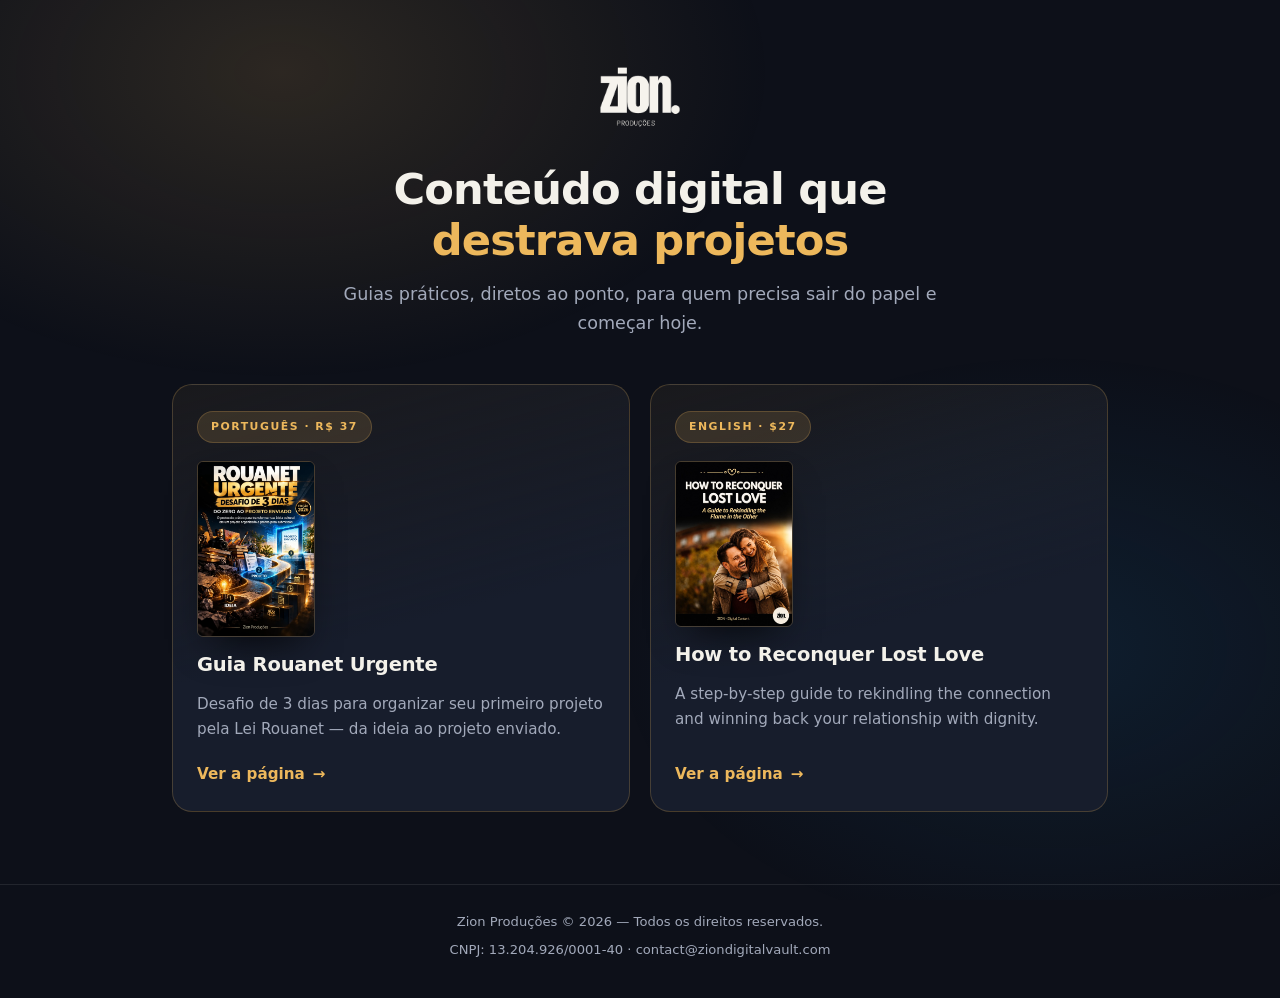
==== commit b0cdf7f3: "Restructure the site: hub at the root, one folder per product The bare domain becomes the entry poin" ====
--- a/index.html
+++ b/index.html
@@ -1,1198 +1,138 @@
 <!doctype html>
-<html lang="en">
+<html lang="pt-BR">
 <head>
 <meta charset="utf-8" />
 <meta name="viewport" content="width=device-width, initial-scale=1" />
-<meta name="theme-color" content="#0c0a0d" />
-<title>How to Reconquer Lost Love — Win Back the One You Love | Zion Productions</title>
-<meta name="description" content="The step-by-step method to reignite the connection, reverse the distancing, and win back your relationship with dignity — no begging, games, or desperation. Instant e-book download. 7-day guarantee." />
-<meta name="author" content="Zion Productions" />
-<meta name="robots" content="index, follow, max-image-preview:large, max-snippet:-1" />
-
-<!-- Live domain (Cloudflare). Update these absolute URLs if the domain ever changes. -->
+<meta name="theme-color" content="#0d1019" />
+<title>Zion Produções — Conteúdo digital que destrava projetos</title>
+<meta name="description" content="Zion Produções — guias digitais práticos. Conheça o Guia Rouanet Urgente e How to Reconquer Lost Love." />
+<meta name="author" content="Zion Produções" />
+<meta name="robots" content="index, follow" />
 <link rel="canonical" href="https://ziondigitalvault.com/" />
 
-<!-- Open Graph / social -->
 <meta property="og:type" content="website" />
-<meta property="og:site_name" content="Zion Productions" />
+<meta property="og:site_name" content="Zion Produções" />
 <meta property="og:url" content="https://ziondigitalvault.com/" />
-<meta property="og:title" content="How to Reconquer Lost Love — Win back the one you love before it's too late" />
-<meta property="og:description" content="The proven step-by-step method to rekindle the flame and win back your relationship with dignity. Digital e-book, instant access, 7-day unconditional guarantee." />
-<meta property="og:image" content="https://ziondigitalvault.com/assets/cover.jpg" />
-<meta property="og:image:width" content="900" />
-<meta property="og:image:height" content="1274" />
-<meta property="og:image:alt" content="Cover of the ebook How to Reconquer Lost Love" />
-<meta property="og:locale" content="en_US" />
-
-<!-- Twitter Card -->
-<meta name="twitter:card" content="summary_large_image" />
-<meta name="twitter:title" content="How to Reconquer Lost Love — Win back the one you love before it's too late" />
-<meta name="twitter:description" content="The proven step-by-step method to rekindle the flame and win back your relationship with dignity. Instant access. 7-day guarantee." />
-<meta name="twitter:image" content="https://ziondigitalvault.com/assets/cover.jpg" />
-
-<!-- Performance: fetch the hero cover (LCP image) as early as possible -->
-<link rel="preload" as="image" href="assets/cover.jpg" fetchpriority="high" />
+<meta property="og:title" content="Zion Produções — Conteúdo digital que destrava projetos" />
+<meta property="og:description" content="Guias digitais práticos para quem precisa sair do papel." />
+<meta property="og:locale" content="pt_BR" />
 
 <style>
-  /* ============================================================
-     PREMIUM LANDING PAGE TEMPLATE — ZION PRODUCTIONS
-     Config-driven. Edit the CONFIG object in the <script> at the end.
-     ============================================================ */
-
   :root{
-    --primary: #d62e4f;          /* injected via JS from CONFIG.cor_primaria */
-    --primary-strong: #a81f3c;
-    --primary-soft: rgba(214,46,79,.14);
-    --gold: #e7c988;             /* accent that harmonizes with the cover */
-    --bg: #0c0a0d;
-    --bg-elev: #161219;
-    --bg-card: #1b1620;
-    --line: rgba(255,255,255,.09);
-    --text: #f5f2f4;
-    --muted: #a9a2ac;
-    --white: #ffffff;
-    --success: #22c55e;
-    --warn: #f59e0b;
-    --radius: 18px;
-    --radius-sm: 12px;
-    --shadow-lg: 0 30px 80px -20px rgba(0,0,0,.65);
-    --shadow-glow: 0 20px 60px -12px var(--primary-soft);
-    --maxw: 1140px;
-    --font: 'Inter', system-ui, -apple-system, 'Segoe UI', Roboto, Helvetica, Arial, sans-serif;
-    --font-display: 'Poppins', var(--font);
+    --gold:#edb85c; --gold-strong:#c8913a; --gold-soft:rgba(237,184,92,.14);
+    --gold-line:rgba(237,184,92,.22); --ink:#241803;
+    --bg:#0d1019; --card:#171d2c; --line:rgba(255,255,255,.09);
+    --text:#f3f1ea; --muted:#a2a9ba;
+    --font:system-ui,-apple-system,'Segoe UI',Roboto,Helvetica,Arial,sans-serif;
   }
-
   *{ box-sizing:border-box; }
-  html{ scroll-behavior:smooth; }
   body{
-    margin:0; background:var(--bg); color:var(--text);
-    font-family:var(--font); line-height:1.6;
-    -webkit-font-smoothing:antialiased; text-rendering:optimizeLegibility;
-    overflow-x:hidden;
+    margin:0; min-height:100vh; background:var(--bg); color:var(--text);
+    font-family:var(--font); font-size:17px; line-height:1.65;
+    -webkit-font-smoothing:antialiased;
+    display:flex; flex-direction:column;
   }
+  body::before{
+    content:""; position:fixed; inset:0; z-index:0; pointer-events:none;
+    background:
+      radial-gradient(700px 440px at 22% 8%, var(--gold-soft), transparent 70%),
+      radial-gradient(620px 420px at 82% 72%, rgba(30,128,196,.13), transparent 70%);
+  }
+  .wrap{ width:100%; max-width:980px; margin:0 auto; padding:0 22px; position:relative; z-index:1; }
+  main{ flex:1; display:flex; align-items:center; padding:64px 0 72px; }
   img{ max-width:100%; display:block; }
   a{ color:inherit; text-decoration:none; }
-  h1,h2,h3{ font-family:var(--font-display); line-height:1.14; margin:0 0 .4em; font-weight:800; letter-spacing:-.02em; }
-  h1{ font-size:clamp(2rem, 5.2vw, 3.5rem); }
-  h2{ font-size:clamp(1.6rem, 3.6vw, 2.6rem); }
-  h3{ font-size:clamp(1.15rem, 2vw, 1.5rem); }
-  p{ margin:0 0 1rem; color:var(--muted); }
-  strong{ color:var(--text); }
-  .wrap{ width:100%; max-width:var(--maxw); margin:0 auto; padding:0 22px; }
-  section{ position:relative; }
 
-  /* ---------- Buttons ---------- */
-  .btn{
-    --pad-y:18px; --pad-x:30px;
-    display:inline-flex; align-items:center; justify-content:center; gap:10px;
-    background:linear-gradient(135deg, var(--primary), var(--primary-strong));
-    color:var(--white); font-family:var(--font-display); font-weight:700;
-    font-size:clamp(1rem,1.6vw,1.18rem); letter-spacing:.01em;
-    padding:var(--pad-y) var(--pad-x); border:none; border-radius:999px;
-    cursor:pointer; text-align:center; line-height:1.2;
-    box-shadow:0 14px 34px -10px var(--primary), inset 0 1px 0 rgba(255,255,255,.25);
-    transition:transform .18s ease, box-shadow .18s ease, filter .18s ease;
-    position:relative; overflow:hidden; max-width:100%;
+  .logo{ height:66px; width:auto; margin:0 auto 34px; }
+  .intro{ text-align:center; max-width:620px; margin:0 auto 46px; }
+  h1{
+    font-size:clamp(1.8rem,5vw,2.7rem); line-height:1.18; letter-spacing:-.02em;
+    font-weight:800; margin:0 0 14px;
   }
-  .btn::after{
-    content:""; position:absolute; inset:0;
-    background:linear-gradient(120deg, transparent 30%, rgba(255,255,255,.35) 50%, transparent 70%);
-    transform:translateX(-120%); transition:transform .7s ease;
-  }
-  .btn:hover{ transform:translateY(-3px); box-shadow:0 22px 48px -12px var(--primary), inset 0 1px 0 rgba(255,255,255,.3); }
-  .btn:hover::after{ transform:translateX(120%); }
-  .btn:active{ transform:translateY(-1px) scale(.99); }
-  .btn--lg{ --pad-y:22px; --pad-x:40px; font-size:clamp(1.05rem,1.8vw,1.32rem); }
-  .btn--block{ display:flex; width:100%; }
-  .btn__sub{ display:block; font-size:.72rem; font-weight:500; opacity:.85; letter-spacing:.02em; margin-top:2px; }
-  .btn-pulse{ animation:pulse 2.4s ease-in-out infinite; }
-  @keyframes pulse{
-    0%,100%{ box-shadow:0 14px 34px -10px var(--primary), 0 0 0 0 var(--primary-soft); }
-    50%{ box-shadow:0 14px 34px -10px var(--primary), 0 0 0 16px transparent; }
-  }
+  h1 span{ color:var(--gold); }
+  .intro p{ color:var(--muted); margin:0; font-size:clamp(1rem,2.2vw,1.1rem); }
 
-  .eyebrow{
-    display:inline-flex; align-items:center; gap:8px;
-    font-family:var(--font-display); font-weight:600; font-size:.78rem;
-    letter-spacing:.14em; text-transform:uppercase; color:var(--primary);
-    background:var(--primary-soft); padding:7px 15px; border-radius:999px;
-    border:1px solid var(--primary-soft);
-  }
-  .center{ text-align:center; }
-  .reveal{ opacity:0; transform:translateY(26px); transition:opacity .7s ease, transform .7s ease; }
-  .reveal.in{ opacity:1; transform:none; }
+  .grid{ display:grid; gap:20px; grid-template-columns:1fr; }
+  @media(min-width:760px){ .grid{ grid-template-columns:1fr 1fr; } }
 
-  /* ---------- Top announcement bar ---------- */
-  .topbar{
-    background:linear-gradient(90deg, var(--primary-strong), var(--primary));
-    color:#fff; font-size:.85rem; font-weight:600; text-align:center;
-    padding:9px 16px; letter-spacing:.01em; position:relative; z-index:20;
-  }
-  .topbar span{ opacity:.95; }
-  .topbar b{ color:#fff; }
-
-  /* ---------- Header ---------- */
-  .site-header{
-    position:sticky; top:0; z-index:30;
-    backdrop-filter:blur(12px); background:rgba(12,10,13,.72);
-    border-bottom:1px solid var(--line);
-  }
-  .site-header .wrap{ display:flex; align-items:center; justify-content:space-between; height:66px; }
-  .brand{ display:flex; align-items:center; gap:11px; font-family:var(--font-display); font-weight:800; letter-spacing:-.01em; }
-  .brand .mark{
-    width:34px; height:34px; border-radius:9px; flex:0 0 auto;
-    background:linear-gradient(135deg, var(--primary), var(--primary-strong));
-    display:grid; place-items:center; color:#fff; font-size:1.05rem;
-    box-shadow:0 8px 20px -6px var(--primary);
-  }
-  .brand .name{ font-size:1.05rem; }
-  .brand .name small{ display:block; font-size:.62rem; font-weight:500; letter-spacing:.22em; color:var(--muted); text-transform:uppercase; }
-  .brand-logo{ height:44px; width:auto; display:block; }
-  .site-footer .brand-logo{ height:52px; }
-  .site-header .btn{ --pad-y:11px; --pad-x:22px; font-size:.92rem; }
-  .header-cta-hide{ display:none; }
-  @media(min-width:720px){ .header-cta-hide{ display:inline-flex; } }
-
-  /* ---------- Hero ---------- */
-  .hero{ padding:56px 0 64px; overflow:hidden; }
-  .hero::before{
-    content:""; position:absolute; inset:-20% -10% auto -10%; height:640px; z-index:0;
-    background:
-      radial-gradient(650px 380px at 78% 8%, var(--primary-soft), transparent 70%),
-      radial-gradient(600px 360px at 12% 30%, rgba(231,201,136,.10), transparent 70%);
-    pointer-events:none;
-  }
-  .hero .wrap{ position:relative; z-index:1; }
-  .hero-grid{ display:grid; grid-template-columns:1fr; gap:44px; align-items:center; }
-  @media(min-width:960px){ .hero-grid{ grid-template-columns:1.05fr .95fr; gap:56px; } }
-  .hero h1 .hl{ color:var(--primary); }
-  .hero .sub{ font-size:clamp(1.05rem,1.8vw,1.28rem); color:var(--muted); max-width:44ch; }
-  .hero .sub strong{ color:var(--text); }
-  .hero-actions{ display:flex; flex-direction:column; gap:14px; margin-top:26px; }
-  @media(min-width:520px){ .hero-actions{ flex-direction:row; align-items:center; flex-wrap:wrap; } }
-  .trust-row{ display:flex; align-items:center; gap:16px; margin-top:26px; flex-wrap:wrap; }
-  .stars{ color:#ffb703; letter-spacing:2px; font-size:1.05rem; }
-  .trust-row .who{ font-size:.86rem; color:var(--muted); }
-  .trust-row .who b{ color:var(--text); }
-  .avatars{ display:flex; }
-  .avatars i{
-    width:34px; height:34px; border-radius:50%; margin-left:-10px; display:block;
-    border:2px solid var(--bg); background:linear-gradient(135deg,#3a3340,#565062);
-  }
-  .avatars i:first-child{ margin-left:0; }
-
-  /* Ebook cover / mockup */
-  .cover-stage{ position:relative; display:grid; place-items:center; perspective:1400px; }
-  .cover-glow{
-    position:absolute; inset:8% 12%; z-index:0; filter:blur(50px);
-    background:radial-gradient(circle at 50% 40%, var(--primary), transparent 68%);
-    opacity:.5;
-  }
-  .ebook{
-    position:relative; z-index:1; width:min(340px, 78%);
-    border-radius:8px 14px 14px 8px; overflow:hidden;
-    box-shadow:var(--shadow-lg), -14px 0 0 -4px rgba(0,0,0,.35);
-    transform:rotateY(-16deg) rotateX(4deg) rotateZ(1deg);
-    transition:transform .6s cubic-bezier(.2,.7,.2,1);
-    background:linear-gradient(135deg, #23202a, #14111a);
-    border:1px solid rgba(255,255,255,.08);
-    aspect-ratio:1000/1414;
-  }
-  .cover-stage:hover .ebook{ transform:rotateY(-8deg) rotateX(2deg); }
-  .ebook::before{ /* spine highlight */
-    content:""; position:absolute; left:0; top:0; bottom:0; width:14px; z-index:3;
-    background:linear-gradient(90deg, rgba(0,0,0,.38), rgba(255,255,255,.08) 60%, transparent);
-  }
-  .ebook::after{ /* page glare */
-    content:""; position:absolute; inset:0; z-index:2; pointer-events:none;
-    background:linear-gradient(115deg, rgba(255,255,255,.16) 0%, transparent 34%);
-  }
-  .ebook img{ width:100%; height:100%; object-fit:cover; }
-
-  /* Built-in cover (faithful recreation of the printed cover) */
-  .ebook .fallback{
-    position:absolute; inset:0; display:flex; flex-direction:column; justify-content:space-between;
-    text-align:center;
-    background:
-      radial-gradient(130% 85% at 78% 72%, rgba(231,201,136,.55), rgba(214,120,60,.20) 34%, transparent 60%),
-      linear-gradient(180deg, #0a090c 0%, #171015 52%, #050505 100%);
-  }
-  .ebook .fb-head{ padding:26px 20px 0; }
-  .ebook .fb-orn{
-    color:var(--gold); letter-spacing:.35em; font-size:.85rem; margin-bottom:16px; opacity:.9;
-  }
-  .ebook .fb-title{
-    font-family:var(--font-display); font-weight:800; color:#fff; text-transform:uppercase;
-    font-size:clamp(1.25rem,6.6vw,1.7rem); line-height:1.04; letter-spacing:.005em; margin:0;
-    text-shadow:0 2px 14px rgba(0,0,0,.55);
-  }
-  .ebook .fb-title span{ display:block; }
-  .ebook .fb-sub{
-    font-family:var(--font-display); color:var(--gold); font-style:italic; font-weight:600;
-    font-size:clamp(.82rem,3.4vw,1rem); line-height:1.25; margin:.7rem auto 0; max-width:22ch;
-  }
-  .ebook .fb-foot{
-    background:#000; color:var(--gold); padding:13px 12px; font-family:var(--font-display);
-    font-weight:600; font-size:.72rem; letter-spacing:.06em;
-    display:flex; align-items:center; justify-content:center; gap:8px;
-  }
-  .ebook .fb-foot .fb-badge{
-    width:26px; height:26px; border-radius:50%; border:1px solid rgba(231,201,136,.5);
-    display:grid; place-items:center; font-size:.62rem; font-weight:800; color:#fff; letter-spacing:0;
-  }
-  .cover-badge{
-    position:absolute; z-index:4; right:-5%; top:1%;
-    background:var(--bg-card); border:1px solid var(--line);
-    border-radius:14px; padding:12px 15px; box-shadow:var(--shadow-lg);
-    display:flex; align-items:center; gap:10px; transform:rotate(3deg);
-  }
-  .cover-badge .n{ font-family:var(--font-display); font-weight:800; font-size:1.25rem; color:var(--text); }
-  .cover-badge .l{ font-size:.66rem; color:var(--muted); line-height:1.2; }
-  .cover-badge .ic{ font-size:1.3rem; }
-  .cover-badge.bl{ right:auto; left:-4%; top:auto; bottom:8%; transform:rotate(-3deg); }
-  /* On small screens the floating badges would clip at the viewport edge — hide them; the cover carries the message. */
-  @media(max-width:600px){ .cover-badge{ display:none; } }
-
-  /* ---------- Generic section spacing ---------- */
-  .sec{ padding:74px 0; }
-  .sec--tight{ padding:52px 0; }
-  .sec-head{ max-width:720px; margin:0 auto 46px; text-align:center; }
-  .sec-head p{ font-size:1.06rem; }
-
-  /* ---------- Pain section ---------- */
-  .pain{ background:linear-gradient(180deg, transparent, rgba(0,0,0,.25)); }
-  .pain-grid{ display:grid; gap:18px; grid-template-columns:1fr; }
-  @media(min-width:640px){ .pain-grid{ grid-template-columns:1fr 1fr; } }
-  .pain-card{
-    background:var(--bg-card); border:1px solid var(--line); border-radius:var(--radius);
-    padding:24px 24px 22px; display:flex; gap:15px; align-items:flex-start;
-  }
-  .pain-card .x{
-    flex:0 0 auto; width:38px; height:38px; border-radius:11px; display:grid; place-items:center;
-    background:rgba(239,68,68,.14); color:#f87171; font-size:1.15rem; font-weight:800;
-  }
-  .pain-card h3{ font-size:1.08rem; margin-bottom:4px; }
-  .pain-card p{ margin:0; font-size:.95rem; }
-
-  /* ---------- Insight / pattern break ---------- */
-  .insight-box{
-    background:
-      radial-gradient(700px 300px at 100% 0%, var(--primary-soft), transparent 70%),
-      var(--bg-elev);
-    border:1px solid var(--line); border-radius:26px; padding:clamp(30px,5vw,58px);
-    box-shadow:var(--shadow-lg); position:relative; overflow:hidden;
-  }
-  .insight-box .quote-mark{
-    position:absolute; top:-10px; right:24px; font-family:Georgia,serif;
-    font-size:9rem; line-height:1; color:var(--primary-soft); font-weight:700; pointer-events:none;
-  }
-  .insight-box h2{ max-width:20ch; }
-  .insight-box p{ font-size:1.12rem; max-width:60ch; }
-  .insight-box .lead{ color:var(--text); font-weight:600; font-size:1.2rem; }
-
-  /* ---------- Ebook presentation ---------- */
-  .present-grid{ display:grid; grid-template-columns:1fr; gap:44px; align-items:center; }
-  @media(min-width:900px){ .present-grid{ grid-template-columns:.85fr 1.15fr; } }
-  .present-list{ list-style:none; padding:0; margin:22px 0 0; display:grid; gap:14px; }
-  .present-list li{ display:flex; gap:13px; align-items:flex-start; }
-  .present-list .ic{
-    flex:0 0 auto; width:30px; height:30px; border-radius:9px; display:grid; place-items:center;
-    background:var(--primary-soft); color:var(--primary); font-weight:800; font-size:.95rem;
-  }
-  .present-list li span{ color:var(--muted); }
-  .present-list li b{ color:var(--text); }
-  .meta-chips{ display:flex; flex-wrap:wrap; gap:10px; margin-top:26px; }
-  .chip{
-    display:inline-flex; align-items:center; gap:7px; font-size:.85rem; color:var(--text);
-    background:var(--bg-card); border:1px solid var(--line); padding:9px 14px; border-radius:999px;
-  }
-  .chip .d{ width:7px; height:7px; border-radius:50%; background:var(--success); }
-
-  /* ---------- Benefits ---------- */
-  .benefits-grid{ display:grid; gap:20px; grid-template-columns:1fr; }
-  @media(min-width:640px){ .benefits-grid{ grid-template-columns:1fr 1fr; } }
-  @media(min-width:980px){ .benefits-grid{ grid-template-columns:repeat(3,1fr); } }
-  .benefit{
-    background:var(--bg-card); border:1px solid var(--line); border-radius:var(--radius);
-    padding:28px 26px; transition:transform .25s ease, border-color .25s ease, box-shadow .25s ease;
-  }
-  .benefit:hover{ transform:translateY(-5px); border-color:var(--primary-soft); box-shadow:var(--shadow-glow); }
-  .benefit .ic{
-    width:52px; height:52px; border-radius:14px; display:grid; place-items:center; font-size:1.5rem;
-    background:linear-gradient(135deg, var(--primary-soft), transparent);
-    border:1px solid var(--primary-soft); margin-bottom:16px;
-  }
-  .benefit h3{ font-size:1.16rem; }
-  .benefit p{ margin:0; font-size:.95rem; }
-
-  /* ---------- Offer ---------- */
-  .offer{ background:linear-gradient(180deg, rgba(0,0,0,.28), transparent); }
-  .offer-card{
-    max-width:640px; margin:0 auto; background:var(--bg-card);
-    border:1px solid var(--primary-soft); border-radius:26px; overflow:hidden;
-    box-shadow:var(--shadow-lg);
-  }
-  .offer-card .top{
-    background:linear-gradient(135deg, var(--primary), var(--primary-strong));
-    color:#fff; text-align:center; padding:22px; font-family:var(--font-display); font-weight:700;
-    letter-spacing:.02em; font-size:1.05rem;
-  }
-  .offer-card .body{ padding:clamp(26px,4vw,42px); text-align:center; }
-  .offer-includes{ list-style:none; padding:0; margin:0 auto 26px; max-width:400px; text-align:left; display:grid; gap:12px; }
-  .offer-includes li{ display:flex; gap:11px; align-items:flex-start; color:var(--muted); }
-  .offer-includes li::before{ content:"✓"; color:var(--success); font-weight:800; flex:0 0 auto; }
-  .offer-includes li b{ color:var(--text); }
-  .price{ display:flex; align-items:baseline; justify-content:center; gap:12px; margin:6px 0 4px; flex-wrap:wrap; }
-  .price .old{ color:var(--muted); text-decoration:line-through; font-size:1.15rem; }
-  .price .now{ font-family:var(--font-display); font-weight:800; font-size:clamp(2.4rem,6vw,3.4rem); color:var(--text); line-height:1; }
-  .price .now .cents{ font-size:1.4rem; vertical-align:top; }
-  .price-note{ font-size:.9rem; color:var(--muted); margin-bottom:22px; }
-  .price-note b{ color:var(--primary); }
-  .scarcity{
-    display:inline-flex; align-items:center; gap:8px; margin-bottom:18px;
-    background:rgba(245,158,11,.12); color:var(--warn); border:1px solid rgba(245,158,11,.25);
-    padding:8px 15px; border-radius:999px; font-size:.85rem; font-weight:600;
-  }
-  .pay-badges{ display:flex; align-items:center; justify-content:center; gap:14px; margin-top:20px; flex-wrap:wrap; color:var(--muted); font-size:.82rem; }
-  .pay-badges .b{ display:flex; align-items:center; gap:6px; }
-
-  /* countdown */
-  .countdown{ display:flex; gap:10px; justify-content:center; margin:4px 0 22px; }
-  .countdown .u{ background:var(--bg-elev); border:1px solid var(--line); border-radius:12px; padding:10px 14px; min-width:64px; }
-  .countdown .u b{ font-family:var(--font-display); font-size:1.6rem; display:block; color:var(--text); line-height:1; }
-  .countdown .u span{ font-size:.66rem; letter-spacing:.14em; text-transform:uppercase; color:var(--muted); }
-
-  /* ---------- Bonus ---------- */
-  /* The most "generous" moment of the page: warm gold ambience, lifted cards, value stack. */
-  .bonus-section{
-    background:
-      radial-gradient(760px 380px at 50% 0%, rgba(231,201,136,.10), transparent 68%),
-      linear-gradient(180deg, rgba(0,0,0,.24), transparent);
-  }
-  .bonus-grid{ display:grid; gap:20px; grid-template-columns:1fr; }
-  @media(min-width:720px){ .bonus-grid{ grid-template-columns:1fr 1fr; } }
-  .bonus{
-    display:flex; gap:18px; align-items:flex-start;
-    background:linear-gradient(155deg, rgba(231,201,136,.07), var(--bg-card) 46%);
-    border:1px solid rgba(231,201,136,.22); border-radius:var(--radius); padding:26px 24px;
-    position:relative; overflow:hidden;
+  .card{
+    display:flex; flex-direction:column; gap:14px;
+    background:linear-gradient(165deg,rgba(237,184,92,.06),var(--card) 55%);
+    border:1px solid var(--gold-line); border-radius:20px;
+    padding:26px 24px 24px; text-decoration:none;
     transition:transform .25s ease, border-color .25s ease, box-shadow .25s ease;
   }
-  .bonus::before{ /* soft glow rising from the card's top-left */
-    content:""; position:absolute; inset:-40% 55% 55% -20%; pointer-events:none;
-    background:radial-gradient(circle, rgba(231,201,136,.18), transparent 70%);
+  .card:hover{
+    transform:translateY(-5px); border-color:rgba(237,184,92,.45);
+    box-shadow:0 22px 56px -18px rgba(237,184,92,.3);
   }
-  .bonus:hover{
-    transform:translateY(-5px); border-color:rgba(231,201,136,.45);
-    box-shadow:0 22px 50px -18px rgba(231,201,136,.28);
+  .card:focus-visible{ outline:3px solid var(--gold); outline-offset:3px; }
+  .card .tag{
+    align-self:flex-start; font-size:.68rem; font-weight:700; letter-spacing:.14em;
+    text-transform:uppercase; color:var(--gold); background:var(--gold-soft);
+    border:1px solid var(--gold-line); border-radius:999px; padding:6px 13px;
   }
-  .bonus > *{ position:relative; z-index:1; }
-  .bonus .tag{
-    position:absolute; top:15px; right:-32px; transform:rotate(38deg); z-index:2;
-    background:linear-gradient(135deg, var(--gold), #c9a24f); color:#231b0c;
-    font-size:.66rem; font-weight:800; letter-spacing:.12em;
-    padding:5px 42px; text-transform:uppercase;
+  .card .capa{
+    width:118px; height:auto; border-radius:6px; border:1px solid var(--gold-line);
+    box-shadow:0 18px 40px -16px rgba(0,0,0,.8); margin:4px 0 2px;
   }
-  .bonus .ic{
-    flex:0 0 auto; font-size:2rem; width:62px; height:62px; border-radius:16px;
-    display:grid; place-items:center;
-    background:linear-gradient(145deg, rgba(231,201,136,.20), rgba(231,201,136,.05));
-    border:1px solid rgba(231,201,136,.28);
+  .card h2{ font-size:1.22rem; line-height:1.28; margin:0; font-weight:700; letter-spacing:-.01em; }
+  .card p{ color:var(--muted); margin:0; font-size:.95rem; flex:1; }
+  .card .go{
+    display:inline-flex; align-items:center; gap:8px; margin-top:6px;
+    color:var(--gold); font-weight:700; font-size:.95rem;
   }
-  .bonus h3{ font-size:1.14rem; margin-bottom:5px; }
-  .bonus p{ margin:0; font-size:.92rem; }
-  .bonus .val{
-    display:inline-block; margin-top:11px; font-size:.78rem; font-weight:700;
-    color:var(--gold); background:rgba(231,201,136,.10);
-    border:1px solid rgba(231,201,136,.28); border-radius:999px; padding:4px 12px;
+  .card:hover .go{ gap:12px; }
+  .card .go span{ transition:margin .25s ease; }
+
+  footer{
+    border-top:1px solid var(--line); padding:26px 0 32px;
+    position:relative; z-index:1; text-align:center;
   }
-  /* Value stack — the "you pay far less than it's worth" moment */
-  .bonus-total{
-    margin:26px auto 0; max-width:560px; text-align:center;
-    background:linear-gradient(160deg, rgba(231,201,136,.10), transparent);
-    border:1px solid rgba(231,201,136,.26); border-radius:var(--radius);
-    padding:22px 24px;
-  }
-  .bonus-total .row{
-    display:flex; align-items:baseline; justify-content:center; gap:10px; flex-wrap:wrap;
-    font-family:var(--font-display);
-  }
-  .bonus-total .lbl{ color:var(--muted); font-size:.95rem; }
-  .bonus-total .amt{ color:var(--gold); font-weight:800; font-size:1.6rem; letter-spacing:-.01em; }
-  .bonus-total .note{ margin:8px 0 0; font-size:.92rem; color:var(--text); }
-  .bonus-total .note b{ color:var(--gold); }
+  footer p{ margin:0 0 6px; font-size:.82rem; color:var(--muted); }
+  footer a{ color:var(--muted); }
+  footer a:hover{ color:var(--gold); }
 
-  /* ---------- Testimonials ---------- */
-  .tst-grid{ display:grid; gap:20px; grid-template-columns:1fr; }
-  @media(min-width:720px){ .tst-grid{ grid-template-columns:1fr 1fr; } }
-  @media(min-width:1000px){ .tst-grid{ grid-template-columns:repeat(3,1fr); } }
-  .tst{
-    background:var(--bg-card); border:1px solid var(--line); border-radius:var(--radius); padding:26px;
-    display:flex; flex-direction:column; gap:14px;
-  }
-  .tst .stars{ font-size:.95rem; }
-  .tst p{ margin:0; color:var(--text); font-size:.98rem; }
-  .tst .who{ display:flex; align-items:center; gap:12px; margin-top:auto; }
-  .tst .who i{ width:44px; height:44px; border-radius:50%; background:linear-gradient(135deg,var(--primary),var(--primary-strong)); display:grid; place-items:center; color:#fff; font-family:var(--font-display); font-weight:800; }
-  .tst .who .nm{ font-weight:700; font-size:.92rem; }
-  .tst .who .rl{ font-size:.8rem; color:var(--muted); }
-  .verified{ font-size:.72rem; color:var(--success); display:inline-flex; align-items:center; gap:4px; }
-
-  /* ---------- Guarantee ---------- */
-  .guarantee-box{
-    display:grid; grid-template-columns:1fr; gap:30px; align-items:center;
-    background:linear-gradient(135deg, rgba(34,197,94,.08), var(--bg-elev));
-    border:1px solid rgba(34,197,94,.25); border-radius:26px; padding:clamp(28px,4vw,48px);
-  }
-  @media(min-width:760px){ .guarantee-box{ grid-template-columns:180px 1fr; gap:40px; } }
-  .seal{
-    width:180px; max-width:52vw; margin:0 auto; aspect-ratio:1; border-radius:50%;
-    background:radial-gradient(circle at 50% 35%, #14361f, #0c2114);
-    border:3px solid var(--success); display:grid; place-items:center; text-align:center;
-    box-shadow:0 0 0 8px rgba(34,197,94,.10), var(--shadow-lg); position:relative;
-  }
-  .seal .big{ font-family:var(--font-display); font-weight:800; font-size:3rem; color:var(--success); line-height:1; }
-  .seal .sm{ font-size:.72rem; letter-spacing:.16em; text-transform:uppercase; color:#bbf7d0; margin-top:2px; }
-  .seal::before{ content:"★"; position:absolute; top:12px; color:var(--success); font-size:.9rem; opacity:.8; }
-  .guarantee-box h2{ color:var(--text); }
-  .guarantee-box p{ font-size:1.03rem; margin-bottom:0; }
-  .guarantee-box .hotmart{ display:inline-flex; align-items:center; gap:8px; margin-top:16px; font-size:.85rem; color:var(--muted); }
-  .guarantee-box .hotmart b{ color:var(--text); }
-
-  /* ---------- FAQ ---------- */
-  .faq-list{ max-width:780px; margin:0 auto; display:grid; gap:12px; }
-  .faq-item{ background:var(--bg-card); border:1px solid var(--line); border-radius:var(--radius-sm); overflow:hidden; transition:border-color .2s ease; }
-  .faq-item[open]{ border-color:var(--primary-soft); }
-  .faq-item summary{
-    list-style:none; cursor:pointer; padding:20px 22px; display:flex; align-items:center; justify-content:space-between; gap:16px;
-    font-family:var(--font-display); font-weight:600; font-size:1.03rem; color:var(--text);
-  }
-  .faq-item summary::-webkit-details-marker{ display:none; }
-  .faq-item summary .plus{ flex:0 0 auto; width:26px; height:26px; border-radius:50%; border:1px solid var(--line); display:grid; place-items:center; transition:transform .25s ease, background .25s ease; color:var(--primary); font-weight:700; }
-  .faq-item[open] summary .plus{ transform:rotate(45deg); background:var(--primary-soft); }
-  .faq-item .ans{ padding:0 22px 20px; }
-  .faq-item .ans p{ margin:0; }
-
-  /* ---------- Final CTA ---------- */
-  .final{
-    text-align:center;
-    background:
-      radial-gradient(700px 400px at 50% 0%, var(--primary-soft), transparent 70%),
-      linear-gradient(180deg, transparent, rgba(0,0,0,.3));
-  }
-  .final h2{ max-width:22ch; margin-left:auto; margin-right:auto; }
-  .final p{ max-width:52ch; margin-left:auto; margin-right:auto; font-size:1.08rem; }
-  .final .btn{ margin-top:14px; }
-  .final .micro{ margin-top:18px; font-size:.85rem; color:var(--muted); }
-
-  /* ---------- Footer ---------- */
-  .site-footer{ border-top:1px solid var(--line); padding:48px 0 40px; background:var(--bg-elev); }
-  .footer-top{ display:flex; flex-direction:column; gap:26px; align-items:flex-start; justify-content:space-between; }
-  @media(min-width:760px){ .footer-top{ flex-direction:row; align-items:center; } }
-  .footer-links{ display:flex; gap:22px; flex-wrap:wrap; font-size:.9rem; }
-  .footer-links a{ color:var(--muted); transition:color .2s ease; }
-  .footer-links a:hover{ color:var(--text); }
-  .footer-meta{ margin-top:28px; padding-top:24px; border-top:1px solid var(--line); font-size:.82rem; color:var(--muted); }
-  .footer-meta p{ margin:0 0 8px; font-size:.82rem; }
-  .disclaimer{ background:rgba(255,255,255,.03); border:1px solid var(--line); border-radius:12px; padding:16px 18px; margin-top:18px; font-size:.8rem; color:var(--muted); line-height:1.7; }
-  .disclaimer b{ color:var(--text); }
-
-  /* ---------- Sticky mobile CTA ---------- */
-  .sticky-cta{
-    position:fixed; left:0; right:0; bottom:0; z-index:40; padding:12px 16px calc(12px + env(safe-area-inset-bottom));
-    background:rgba(12,10,13,.9); backdrop-filter:blur(12px); border-top:1px solid var(--line);
-    transform:translateY(120%); transition:transform .35s ease;
-  }
-  .sticky-cta.show{ transform:translateY(0); }
-  .sticky-cta .wrap{ display:flex; align-items:center; gap:14px; justify-content:space-between; }
-  .sticky-cta .price-sm{ line-height:1.1; }
-  .sticky-cta .price-sm b{ font-family:var(--font-display); font-size:1.25rem; color:var(--text); }
-  .sticky-cta .price-sm span{ display:block; font-size:.72rem; color:var(--muted); }
-  .sticky-cta .btn{ --pad-y:14px; --pad-x:24px; font-size:.98rem; white-space:nowrap; }
-  @media(min-width:720px){ .sticky-cta{ display:none; } }
-
-  @media (prefers-reduced-motion: reduce){
-    *{ animation:none !important; scroll-behavior:auto !important; }
-    .reveal{ opacity:1; transform:none; }
-  }
+  @media (prefers-reduced-motion:reduce){ *{ transition:none!important; } }
 </style>
 </head>
 <body>
 
-  <!-- ===== Announcement bar ===== -->
-  <div class="topbar" id="topbar">
-    <span>🔥 Launch offer — <b>instant access</b> + free bonuses. Limited-time price.</span>
-  </div>
+<main>
+  <div class="wrap">
+    <img class="logo" src="rouanet/assets/logo-zion.png" alt="Zion Produções" width="235" height="180" />
 
-  <!-- ===== Header ===== -->
-  <header class="site-header">
-    <div class="wrap">
-      <a class="brand" href="#top" aria-label="Zion Productions">
-        <img class="brand-logo" src="assets/logo.png" alt="Zion Productions" width="242" height="177" decoding="async" />
+    <div class="intro">
+      <h1>Conteúdo digital que <span>destrava projetos</span></h1>
+      <p>Guias práticos, diretos ao ponto, para quem precisa sair do papel e começar hoje.</p>
+    </div>
+
+    <div class="grid">
+      <a class="card" href="rouanet/">
+        <span class="tag">Português · R$ 37</span>
+        <img class="capa" src="rouanet/assets/capa.webp" alt="Capa do Guia Rouanet Urgente" width="860" height="1290" loading="lazy" />
+        <h2>Guia Rouanet Urgente</h2>
+        <p>Desafio de 3 dias para organizar seu primeiro projeto pela Lei Rouanet — da ideia ao projeto enviado.</p>
+        <span class="go">Ver a página <span>→</span></span>
       </a>
-      <a href="https://pay.hotmart.com/W97667477Y" class="btn header-cta-hide" data-cta>Get instant access</a>
-    </div>
-  </header>
 
-  <main id="top">
-
-    <!-- ===== HERO ===== -->
-    <section class="hero">
-      <div class="wrap">
-        <div class="hero-grid">
-          <div class="hero-copy reveal">
-            <span class="eyebrow" id="hero-eyebrow">The definitive guide</span>
-            <h1 id="hero-title" style="margin-top:16px;">
-              Win back the one you love — <span class="hl">before it's too late</span>
-            </h1>
-            <p class="sub" id="hero-sub">
-              The proven, step-by-step method to reignite the connection, reverse the distancing,
-              and win back your relationship <strong>with dignity</strong> — without begging,
-              games, or desperation.
-            </p>
-
-            <div class="hero-actions">
-              <a href="https://pay.hotmart.com/W97667477Y" class="btn btn--lg btn-pulse" data-cta id="hero-cta">
-                I Want Instant Access
-                <span class="btn__sub">Instant access • 7-day guarantee</span>
-              </a>
-            </div>
-          </div>
-
-          <div class="cover-stage reveal">
-            <div class="cover-glow"></div>
-            <div class="ebook" id="ebook-cover">
-              <!-- If CONFIG.capa has a URL, an <img> is injected here. Otherwise the built-in cover below is shown. -->
-              <div class="fallback" id="ebook-fallback">
-                <div class="fb-head">
-                  <div class="fb-orn">— ·· ♥ ·· —</div>
-                  <h3 class="fb-title">How to Reconquer <span>Lost Love</span></h3>
-                  <p class="fb-sub">A Guide to Rekindling the Flame in the Other</p>
-                </div>
-                <div class="fb-foot"><span class="fb-badge">zion</span> ZION — Digital Content</div>
-              </div>
-            </div>
-            <div class="cover-badge bl">
-              <span class="ic">⚡</span>
-              <div><div class="n">E-book</div><div class="l">instant<br>access</div></div>
-            </div>
-          </div>
-        </div>
-      </div>
-    </section>
-
-    <!-- ===== 1. EMOTIONAL PAIN ===== -->
-    <section class="sec pain">
-      <div class="wrap">
-        <div class="sec-head reveal">
-          <span class="eyebrow">You might recognize yourself</span>
-          <h2 style="margin-top:14px;">You do everything — and still feel them slipping away</h2>
-          <p>If any of these thoughts keep you up at night, you're not alone. And the problem isn't a lack of love.</p>
-        </div>
-        <div class="pain-grid" id="pain-grid">
-          <!-- injected via JS -->
-        </div>
-      </div>
-    </section>
-
-    <!-- ===== 2. INSIGHT / PATTERN BREAK ===== -->
-    <section class="sec insight">
-      <div class="wrap">
-        <div class="insight-box reveal">
-          <span class="quote-mark" aria-hidden="true">”</span>
-          <span class="eyebrow">The turning point</span>
-          <h2 style="margin-top:14px;">Chasing harder is exactly what drives them away</h2>
-          <p class="lead">Most people fail by trying to <strong>convince</strong>. What truly rebuilds attraction is the opposite: rebuilding your own presence first.</p>
-          <p>Every pleading message, every attempt to “talk it out to fix things,” every show of neediness signals scarcity — and scarcity kills desire. This ebook flips the logic: instead of chasing, you learn to heal your own insecurity and create the emotional space where the other person <strong>chooses to come closer on their own</strong>. It's not manipulation. It's understanding how attraction and human connection actually work.</p>
-        </div>
-      </div>
-    </section>
-
-    <!-- ===== 3. EBOOK PRESENTATION ===== -->
-    <section class="sec">
-      <div class="wrap">
-        <div class="present-grid">
-          <div class="cover-stage reveal">
-            <div class="cover-glow"></div>
-            <div class="ebook" id="ebook-cover-2" style="width:min(300px,86%);">
-              <div class="fallback">
-                <div class="fb-head">
-                  <div class="fb-orn">— ·· ♥ ·· —</div>
-                  <h3 class="fb-title">How to Reconquer <span>Lost Love</span></h3>
-                  <p class="fb-sub">A Guide to Rekindling the Flame in the Other</p>
-                </div>
-                <div class="fb-foot"><span class="fb-badge">zion</span> ZION — Digital Content</div>
-              </div>
-            </div>
-          </div>
-          <div class="reveal">
-            <span class="eyebrow">Inside the book</span>
-            <h2 style="margin-top:14px;" id="present-title">How to Reconquer Lost Love: the complete step-by-step</h2>
-            <p>A direct, no-fluff and 100% actionable guide — built for someone who needs clarity <strong>now</strong>, not theory. Every chapter hands you a practical step you can put into motion today.</p>
-            <ul class="present-list" id="present-list">
-              <!-- injected via JS -->
-            </ul>
-            <div class="meta-chips">
-              <span class="chip"><span class="d"></span> PDF format</span>
-              <span class="chip"><span class="d"></span> Read on phone or PC</span>
-              <span class="chip"><span class="d"></span> Lifetime access</span>
-              <span class="chip"><span class="d"></span> Free updates</span>
-            </div>
-            <div style="margin-top:28px;">
-              <a href="https://pay.hotmart.com/W97667477Y" class="btn" data-cta>I want my copy</a>
-            </div>
-          </div>
-        </div>
-      </div>
-    </section>
-
-    <!-- ===== 4. BENEFITS ===== -->
-    <section class="sec" style="background:linear-gradient(180deg, rgba(0,0,0,.22), transparent);">
-      <div class="wrap">
-        <div class="sec-head reveal">
-          <span class="eyebrow">What changes for you</span>
-          <h2 style="margin-top:14px;">From desperation to being in control</h2>
-          <p>This isn't about “random tips.” It's a new way of showing up that transforms how you act — and how you're seen.</p>
-        </div>
-        <div class="benefits-grid" id="benefits-grid">
-          <!-- injected via JS -->
-        </div>
-      </div>
-    </section>
-
-    <!-- ===== 5. OFFER ===== -->
-    <section class="sec offer" id="offer">
-      <div class="wrap">
-        <div class="sec-head reveal">
-          <span class="eyebrow">Special launch offer</span>
-          <h2 style="margin-top:14px;">Start winning them back today</h2>
-          <p>Instant access to the complete ebook + bonuses. One-time payment, no subscription.</p>
-        </div>
-
-        <div class="offer-card reveal">
-          <div class="top">🎁 Ebook + free bonuses — limited-time price</div>
-          <div class="body">
-            <div class="scarcity">⏳ Promotional price ending soon</div>
-
-            <div class="countdown" id="countdown" aria-hidden="true">
-              <div class="u"><b id="cd-h">00</b><span>hours</span></div>
-              <div class="u"><b id="cd-m">00</b><span>min</span></div>
-              <div class="u"><b id="cd-s">00</b><span>sec</span></div>
-            </div>
-
-            <ul class="offer-includes" id="offer-includes">
-              <li><b>How to Reconquer Lost Love</b> — the complete method in PDF</li>
-              <!-- bonuses injected via JS -->
-            </ul>
-
-            <div class="price">
-              <span class="old">$47</span>
-              <span class="now">$27</span>
-            </div>
-            <div class="price-note">or <b>up to 3×</b> on your card • 100% secure checkout via Hotmart</div>
-
-            <a href="https://pay.hotmart.com/W97667477Y" class="btn btn--lg btn--block btn-pulse" data-checkout id="offer-cta">
-              I Want Instant Access
-              <span class="btn__sub">Access unlocked seconds after purchase</span>
-            </a>
-
-            <div class="pay-badges">
-              <span class="b">🔒 Secure checkout</span>
-              <span class="b">💳 Card & more</span>
-              <span class="b">⚡ Instant delivery</span>
-            </div>
-          </div>
-        </div>
-      </div>
-    </section>
-
-    <!-- ===== BONUS ===== -->
-    <section class="sec bonus-section" id="bonus-section">
-      <div class="wrap">
-        <div class="sec-head reveal">
-          <span class="eyebrow">Yours free today</span>
-          <h2 style="margin-top:14px;">You don't have to figure this out alone</h2>
-          <p>The ebook gives you the method. These take you by the hand and show you exactly what to do — and what to say — from day one.</p>
-        </div>
-        <div class="bonus-grid" id="bonus-grid">
-          <!-- injected via JS -->
-        </div>
-        <div class="bonus-total reveal" id="bonus-total">
-          <!-- injected via JS -->
-        </div>
-      </div>
-    </section>
-
-    <!-- ===== 7. GUARANTEE ===== -->
-    <section class="sec guarantee">
-      <div class="wrap">
-        <div class="guarantee-box reveal">
-          <div class="seal">
-            <div>
-              <div class="big">7</div>
-              <div class="sm">day<br>guarantee</div>
-            </div>
-          </div>
-          <div>
-            <span class="eyebrow" style="color:var(--success); background:rgba(34,197,94,.12); border-color:rgba(34,197,94,.2);">Zero risk for you</span>
-            <h2 style="margin-top:14px;">7-day unconditional guarantee</h2>
-            <p>Read the ebook, apply the method, and feel the first results. If for any reason you decide it's not for you, just request a refund within 7 days and get <strong>100% of your money back</strong> — no questions, no hassle.</p>
-            <span class="hotmart">✅ Guarantee processed and secured by <b>Hotmart</b>, one of the largest digital-product platforms in the world.</span>
-          </div>
-        </div>
-      </div>
-    </section>
-
-    <!-- ===== 8. TESTIMONIALS (optional) ===== -->
-    <section class="sec" id="testimonials-section" style="display:none; background:linear-gradient(180deg, rgba(0,0,0,.22), transparent);">
-      <div class="wrap">
-        <div class="sec-head reveal">
-          <span class="eyebrow">Real stories</span>
-          <h2 style="margin-top:14px;">Those who applied it, transformed</h2>
-          <p>Results from readers who decided to act. Results vary from person to person.</p>
-        </div>
-        <div class="tst-grid" id="tst-grid">
-          <!-- injected via JS -->
-        </div>
-      </div>
-    </section>
-
-    <!-- ===== FAQ ===== -->
-    <section class="sec">
-      <div class="wrap">
-        <div class="sec-head reveal">
-          <span class="eyebrow">Still have questions?</span>
-          <h2 style="margin-top:14px;">Frequently asked questions</h2>
-        </div>
-        <div class="faq-list" id="faq-list">
-          <!-- injected via JS -->
-        </div>
-      </div>
-    </section>
-
-    <!-- ===== 9. FINAL CTA ===== -->
-    <section class="sec final">
-      <div class="wrap reveal">
-        <span class="eyebrow">The decision is yours</span>
-        <h2 style="margin-top:14px;">A week from now, you'll wish you had started today</h2>
-        <p>Every day that passes without action is one more day of distance. You already know what silence does. What if you did things differently, starting now?</p>
-        <a href="https://pay.hotmart.com/W97667477Y" class="btn btn--lg btn-pulse" data-cta>
-          I Want Instant Access
-          <span class="btn__sub">Instant access • 7-day guarantee • Zero risk</span>
-        </a>
-        <div class="micro">🔒 Secure checkout via Hotmart • 💾 Instant delivery to your email</div>
-      </div>
-    </section>
-  </main>
-
-  <!-- ===== Footer ===== -->
-  <footer class="site-footer">
-    <div class="wrap">
-      <div class="footer-top">
-        <a class="brand" href="#top">
-          <img class="brand-logo" src="assets/logo.png" alt="Zion Productions" width="242" height="177" decoding="async" />
-        </a>
-        <nav class="footer-links" aria-label="Footer">
-          <a href="#" data-doc="terms">Terms of Use</a>
-          <a href="#" data-doc="privacy">Privacy Policy</a>
-          <a href="#" data-doc="disclaimer">Disclaimer</a>
-        </nav>
-      </div>
-      <div class="footer-meta">
-        <div class="disclaimer">
-          <b>Disclaimer:</b> This is an educational product for informational purposes. Results vary from person to person and depend on dedication, individual context, and application of the content. No specific result is guaranteed. This material is not a substitute for psychological or professional support. This site is not affiliated with Facebook, Instagram, or Meta Platforms Inc.
-        </div>
-        <p style="margin-top:18px;">Zion Productions © 2026 — All rights reserved.</p>
-        <p>CNPJ: 13.204.926/0001-40</p>
-      </div>
-    </div>
-  </footer>
-
-  <!-- ===== Sticky mobile CTA ===== -->
-  <div class="sticky-cta" id="sticky-cta">
-    <div class="wrap">
-      <div class="price-sm"><b>$27</b><span>$47 • today</span></div>
-      <a href="https://pay.hotmart.com/W97667477Y" class="btn" data-cta>Get Instant Access</a>
+      <a class="card" href="reconquer/">
+        <span class="tag">English · $27</span>
+        <img class="capa" src="reconquer/assets/cover.jpg" alt="Cover of How to Reconquer Lost Love" width="900" height="1274" loading="lazy" />
+        <h2>How to Reconquer Lost Love</h2>
+        <p>A step-by-step guide to rekindling the connection and winning back your relationship with dignity.</p>
+        <span class="go">Ver a página <span>→</span></span>
+      </a>
     </div>
   </div>
+</main>
 
-<script>
-/* ============================================================
-   CONFIGURATION — edit this object to adapt to any ebook.
-   Just change texts, colors, benefits, FAQ and bonuses.
-   The rest of the page renders automatically.
-   ============================================================ */
-const CONFIG = {
-  "titulo": "Win back the one you love — before it's too late",
-  "subtitulo": "The proven, step-by-step method to reignite the connection, reverse the distancing, and win back your relationship with dignity — without begging, games, or desperation.",
-  "cta": "I Want Instant Access",
-  "capa": "assets/cover.jpg",  // Real cover image (optimized). For a fully self-contained page, a data URI also works here.
-  "cor_primaria": "#d62e4f",        // primary accent color of the template
-  "checkout_url": "https://pay.hotmart.com/W97667477Y",
-  "nome_ebook": "How to Reconquer Lost Love",
-  "promessa_ebook": "A guide to rekindling the flame in the other",
-  "preco": "$27",
-  "preco_de": "$47",
-  "parcelas": "up to 3×",
+<footer>
+  <div class="wrap">
+    <p>Zion Produções © 2026 — Todos os direitos reservados.</p>
+    <p>CNPJ: 13.204.926/0001-40 · <a href="mailto:contact@ziondigitalvault.com">contact@ziondigitalvault.com</a></p>
+  </div>
+</footer>
 
-  // 1. EMOTIONAL PAIN
-  "dores": [
-    { "titulo": "The silence hurts more than words", "texto": "Messages left on read, calls that go unanswered — every hour of silence feels heavier than the last." },
-    { "titulo": "The more you chase, the more they pull away", "texto": "Every attempt to “talk it out” seems to push this person even further from you." },
-    { "titulo": "Jealousy and overthinking take over", "texto": "Your mind won't switch off — it replays every detail and spirals into insecurity and obsession." },
-    { "titulo": "The fear it's already too late", "texto": "Deep down lives the dread that if you don't do the right thing now, you'll lose them for good." }
-  ],
-
-  // 3. PRESENTATION — what's inside (mapped to the real chapters of the ebook)
-  "conteudo": [
-    { "titulo": "The Grief of Love", "texto": "process the breakup and understand the real reasons it happened, so you stop repeating them." },
-    { "titulo": "Identifying Your Pain", "texto": "turn loneliness, insecurity and fear of change into fuel for a calm, grounded comeback." },
-    { "titulo": "The Danger of Idealization", "texto": "stop romanticizing the past and see the relationship clearly enough to rebuild it." },
-    { "titulo": "Jealousy: From Insecurity to Obsession", "texto": "master the jealousy and obsessive thoughts that quietly sabotage every reconnection." },
-    { "titulo": "Social Media & Reconnection", "texto": "what to post — and never post — so you attract instead of pushing them away." },
-    { "titulo": "Redefining Love & Forgiveness", "texto": "let go of resentment and rebuild the bond on a healthier foundation." },
-    { "titulo": "The Power of Self-Confidence", "texto": "rebuild the self-worth that made this person fall for you in the first place." },
-    { "titulo": "Preparing for the Reconnection", "texto": "the exact timing, words and silence that reopen the conversation without pressure." },
-    { "titulo": "After the Reconnection", "texto": "rebuild trust, keep communication open, and make it last this time." }
-  ],
-
-  // 4. BENEFITS
-  "beneficios": [
-    { "icone": "🧭", "titulo": "Total clarity", "texto": "Step out of the emotional fog and know exactly what your next move should be." },
-    { "icone": "🛑", "titulo": "Stop the self-sabotage", "texto": "Spot and eliminate the behaviors quietly killing any chance of getting back together." },
-    { "icone": "💬", "titulo": "Reopen the conversation", "texto": "Learn how to restart contact in a way that sparks interest instead of rejection." },
-    { "icone": "🔥", "titulo": "Reignite the attraction", "texto": "Rebuild the emotional spark that made this person fall for you in the first place." },
-    { "icone": "🧘", "titulo": "Reclaim your peace", "texto": "Trade anxiety, jealousy and desperation for calm, confidence and control." },
-    { "icone": "♾️", "titulo": "Results that last", "texto": "Build a foundation that keeps the same problems from coming back." }
-  ],
-
-  // BONUSES — 2 active (real PDF deliverables ready). The rest stay in
-  // _bonus_disabled until their content is actually produced.
-  "bonus": [
-    { "icone": "📱", "titulo": "Ready-to-Send Message Scripts", "texto": "Proven texts to reopen the conversation without sounding needy or desperate.", "valor": "$27 value" },
-    { "icone": "📋", "titulo": "The 21-Day Action Checklist", "texto": "A day-by-day plan so you never freeze or lose momentum.", "valor": "$19 value" }
-  ],
-  "_bonus_disabled": [
-    { "icone": "🧠", "titulo": "Mini-Course: Unbreakable Self-Esteem", "texto": "Audio lessons to keep you grounded and secure through the entire process.", "valor": "$37 value" },
-    { "icone": "🎧", "titulo": "Email Support", "texto": "Ask questions about the method directly to our team.", "valor": "Special bonus" }
-  ],
-
-  // FAQ
-  "faq": [
-    { "p": "Will I get the material instantly?", "r": "Yes! Access is 100% digital and immediate. As soon as your payment is confirmed, the ebook and all bonuses are unlocked in your email and on the Hotmart platform." },
-    { "p": "Will this work for my situation?", "r": "The method is built on principles of behavior and connection that apply to most relationships. It's not a magic formula, but a step-by-step process that significantly improves your chances when applied consistently." },
-    { "p": "Do I need any prior experience?", "r": "None. The language is simple and direct, written so you can apply it even while you're emotionally shaken. Just read and follow the steps." },
-    { "p": "How fast will I see results?", "r": "It varies from person to person and situation to situation. Many readers notice a shift in the dynamic within the first few days, but consistency is what matters most." },
-    { "p": "Is it safe to buy? What if I don't like it?", "r": "Completely safe. Checkout is handled by Hotmart and you're covered by a 7-day unconditional guarantee. If it's not for you, we refund 100% — no questions asked." },
-    { "p": "What devices can I read it on?", "r": "Any device: phone, tablet, computer or laptop. It's a PDF and your access is lifetime." }
-  ],
-
-  // 8. TESTIMONIALS (disabled per request)
-  "mostrar_depoimentos": false,
-  "depoimentos": []
-};
-
-/* ============================================================
-   RENDERING — no need to edit below this line.
-   ============================================================ */
-(function(){
-  const $ = (s, el=document) => el.querySelector(s);
-  const $$ = (s, el=document) => [...el.querySelectorAll(s)];
-  const esc = (str='') => String(str).replace(/[&<>"]/g, c => ({'&':'&amp;','<':'&lt;','>':'&gt;','"':'&quot;'}[c]));
-
-  // ---- Primary color ----
-  function hexToRgb(hex){
-    hex = hex.replace('#','');
-    if(hex.length===3) hex = hex.split('').map(c=>c+c).join('');
-    const n = parseInt(hex,16);
-    return { r:(n>>16)&255, g:(n>>8)&255, b:n&255 };
-  }
-  function darken(hex, amt=0.18){
-    const {r,g,b} = hexToRgb(hex);
-    const d = v => Math.max(0, Math.round(v*(1-amt)));
-    return `rgb(${d(r)},${d(g)},${d(b)})`;
-  }
-  if(CONFIG.cor_primaria){
-    const root = document.documentElement.style;
-    const {r,g,b} = hexToRgb(CONFIG.cor_primaria);
-    root.setProperty('--primary', CONFIG.cor_primaria);
-    root.setProperty('--primary-strong', darken(CONFIG.cor_primaria, 0.22));
-    root.setProperty('--primary-soft', `rgba(${r},${g},${b},.15)`);
-    const tc = document.querySelector('meta[name="theme-color"]');
-    if(tc) tc.setAttribute('content', CONFIG.cor_primaria);
-  }
-
-  // ---- Main texts ----
-  if(CONFIG.titulo){
-    // keeps the highlighted span if there is a "—"
-    const parts = CONFIG.titulo.split('—');
-    if(parts.length > 1){
-      $('#hero-title').innerHTML = esc(parts[0].trim()) + ' <span class="hl">' + esc(parts.slice(1).join('—').trim()) + '</span>';
-    } else {
-      $('#hero-title').textContent = CONFIG.titulo;
-    }
-  }
-  if(CONFIG.subtitulo) $('#hero-sub').textContent = CONFIG.subtitulo;
-  if(CONFIG.cta){
-    $$('#hero-cta, #offer-cta, .final .btn[data-cta]').forEach(btn=>{
-      const sub = btn.querySelector('.btn__sub');
-      const subHtml = sub ? sub.outerHTML : '';
-      btn.innerHTML = esc(CONFIG.cta) + subHtml;
-    });
-  }
-  if(CONFIG.nome_ebook){
-    $('#present-title').textContent = CONFIG.nome_ebook + ': the complete step-by-step';
-  }
-
-  // ---- Cover ----
-  if(CONFIG.capa){
-    $$('#ebook-cover, #ebook-cover-2').forEach((cover, i)=>{
-      const fb = cover.querySelector('.fallback');
-      if(fb) fb.style.display = 'none';
-      const img = document.createElement('img');
-      img.src = CONFIG.capa;
-      img.alt = 'Cover of the ebook ' + (CONFIG.nome_ebook || '');
-      img.width = 900; img.height = 1274;               // intrinsic size -> no layout shift (CLS)
-      img.decoding = 'async';
-      if(i === 0){ img.fetchPriority = 'high'; }        // hero cover is the LCP element
-      else { img.loading = 'lazy'; }                    // below-the-fold copy can wait
-      img.onerror = () => { img.remove(); if(fb) fb.style.display=''; };
-      cover.insertBefore(img, cover.firstChild);
-    });
-  }
-
-  // ---- Checkout links ----
-  // CRO: every CTA opens the checkout directly (no internal scroll). CONFIG.checkout_url
-  // is the single source of truth — change it here and all buttons update at once.
-  const checkout = CONFIG.checkout_url || '#';
-  $$('[data-checkout], [data-cta]').forEach(a => a.setAttribute('href', checkout));
-
-  // ---- Price ----
-  if(CONFIG.preco){
-    const m = CONFIG.preco.match(/([\d.]+)[,.](\d{2})/);
-    if(m){
-      $('.price .now').innerHTML = esc(CONFIG.preco.replace(/[\d.,]+.*/, '')) + m[1] + '<span class="cents">.' + m[2] + '</span>';
-    } else {
-      $('.price .now').textContent = CONFIG.preco;
-    }
-    $('#sticky-cta .price-sm b').textContent = CONFIG.preco;
-  }
-  if(CONFIG.preco_de){
-    $('.price .old').textContent = CONFIG.preco_de;
-    $('#sticky-cta .price-sm span').textContent = CONFIG.preco_de + ' • today';
-  }
-  if(CONFIG.parcelas){
-    $('.price-note').innerHTML = 'or <b>' + esc(CONFIG.parcelas) + '</b> on your card • 100% secure checkout via Hotmart';
-  }
-
-  // ---- 1. Pains ----
-  if(Array.isArray(CONFIG.dores) && CONFIG.dores.length){
-    $('#pain-grid').innerHTML = CONFIG.dores.map(d => `
-      <div class="pain-card reveal">
-        <span class="x">✕</span>
-        <div><h3>${esc(d.titulo)}</h3><p>${esc(d.texto)}</p></div>
-      </div>`).join('');
-  }
-
-  // ---- 3. Content ----
-  if(Array.isArray(CONFIG.conteudo) && CONFIG.conteudo.length){
-    $('#present-list').innerHTML = CONFIG.conteudo.map((c,i) => `
-      <li><span class="ic">${i+1}</span><span><b>${esc(c.titulo)}</b> — ${esc(c.texto)}</span></li>`).join('');
-  }
-
-  // ---- 4. Benefits ----
-  if(Array.isArray(CONFIG.beneficios) && CONFIG.beneficios.length){
-    $('#benefits-grid').innerHTML = CONFIG.beneficios.map(b => {
-      // accepts a plain string or an object
-      if(typeof b === 'string') b = { icone:'✅', titulo:b, texto:'' };
-      return `
-      <div class="benefit reveal">
-        <div class="ic">${esc(b.icone || '✅')}</div>
-        <h3>${esc(b.titulo || '')}</h3>
-        <p>${esc(b.texto || '')}</p>
-      </div>`;
-    }).join('');
-  }
-
-  // ---- Bonuses (grid + included in the offer) ----
-  if(Array.isArray(CONFIG.bonus) && CONFIG.bonus.length){
-    $('#bonus-grid').innerHTML = CONFIG.bonus.map((b,i) => {
-      if(typeof b === 'string') b = { icone:'🎁', titulo:b, texto:'' };
-      return `
-      <div class="bonus reveal">
-        ${i < 3 ? '<span class="tag">Free</span>' : ''}
-        <div class="ic">${esc(b.icone || '🎁')}</div>
-        <div>
-          <h3>${esc(b.titulo || '')}</h3>
-          <p>${esc(b.texto || '')}</p>
-          ${b.valor ? `<span class="val">${esc(b.valor)}</span>` : ''}
-        </div>
-      </div>`;
-    }).join('');
-
-    // adds bonuses to the "what's included" list in the offer
-    const inc = $('#offer-includes');
-    CONFIG.bonus.forEach(b => {
-      if(typeof b === 'string') b = { titulo:b };
-      const li = document.createElement('li');
-      li.innerHTML = `<b>Bonus:</b>&nbsp;${esc(b.titulo || '')}`;
-      inc.appendChild(li);
-    });
-
-    // Value stack: sums the numbers found in each bonus's "valor" field.
-    const total = CONFIG.bonus.reduce((sum, b) => {
-      const m = String((typeof b === 'object' && b.valor) || '').match(/[\d.]+/);
-      return sum + (m ? parseFloat(m[0]) : 0);
-    }, 0);
-    const totalEl = $('#bonus-total');
-    if(total > 0 && totalEl){
-      totalEl.innerHTML = `
-        <div class="row"><span class="lbl">Total bonus value:</span> <span class="amt">$${total.toFixed(0)}</span></div>
-        <p class="note">Yours <b>free</b> today with the ebook — at no extra cost.</p>`;
-    } else if(totalEl){
-      totalEl.style.display = 'none';
-    }
-  } else {
-    const bs = $('#bonus-section'); if(bs) bs.style.display='none';
-  }
-
-  // ---- FAQ ----
-  if(Array.isArray(CONFIG.faq) && CONFIG.faq.length){
-    $('#faq-list').innerHTML = CONFIG.faq.map(f => {
-      // accepts {p,r} or {pergunta,resposta}
-      const q = f.p || f.pergunta || '';
-      const a = f.r || f.resposta || '';
-      return `
-      <details class="faq-item reveal">
-        <summary>${esc(q)}<span class="plus">+</span></summary>
-        <div class="ans"><p>${esc(a)}</p></div>
-      </details>`;
-    }).join('');
-  }
-
-  // ---- 8. Testimonials ----
-  if(CONFIG.mostrar_depoimentos && Array.isArray(CONFIG.depoimentos) && CONFIG.depoimentos.length){
-    $('#testimonials-section').style.display = '';
-    $('#tst-grid').innerHTML = CONFIG.depoimentos.map(t => {
-      const initial = (t.nome || '?').trim().charAt(0).toUpperCase();
-      return `
-      <div class="tst reveal">
-        <div class="stars">★★★★★</div>
-        <p>“${esc(t.texto)}”</p>
-        <div class="who">
-          <i>${esc(initial)}</i>
-          <div>
-            <div class="nm">${esc(t.nome || '')}</div>
-            <div class="rl">${esc(t.papel || '')} <span class="verified">✔ verified</span></div>
-          </div>
-        </div>
-      </div>`;
-    }).join('');
-  }
-
-  // ---- Countdown (rotating 24h, visual urgency only) ----
-  (function(){
-    const H = $('#cd-h'), M = $('#cd-m'), S = $('#cd-s');
-    if(!H) return;
-    const KEY = 'zion_offer_deadline';
-    let deadline = parseInt(localStorage.getItem(KEY) || '0', 10);
-    const now = Date.now();
-    if(!deadline || deadline < now){
-      deadline = now + 24*60*60*1000; // 24h
-      try{ localStorage.setItem(KEY, String(deadline)); }catch(e){}
-    }
-    function tick(){
-      let diff = Math.max(0, deadline - Date.now());
-      const h = Math.floor(diff/3.6e6); diff -= h*3.6e6;
-      const m = Math.floor(diff/6e4); diff -= m*6e4;
-      const s = Math.floor(diff/1e3);
-      H.textContent = String(h).padStart(2,'0');
-      M.textContent = String(m).padStart(2,'0');
-      S.textContent = String(s).padStart(2,'0');
-    }
-    tick(); setInterval(tick, 1000);
-  })();
-
-  // ---- Scroll reveal ----
-  const io = new IntersectionObserver((entries)=>{
-    entries.forEach(e=>{ if(e.isIntersecting){ e.target.classList.add('in'); io.unobserve(e.target); } });
-  }, { threshold:0.12, rootMargin:'0px 0px -40px 0px' });
-  $$('.reveal').forEach(el=> io.observe(el));
-
-  // ---- Sticky mobile CTA (appears after the hero) ----
-  const sticky = $('#sticky-cta');
-  const hero = $('.hero');
-  const offer = $('#offer');
-  const stickyIO = new IntersectionObserver((entries)=>{
-    entries.forEach(e=>{
-      if(e.target === hero){
-        if(!e.isIntersecting) sticky.classList.add('show');
-        else sticky.classList.remove('show');
-      }
-    });
-  }, { threshold:0 });
-  if(hero) stickyIO.observe(hero);
-  // hides the bar when the offer is visible
-  if(offer){
-    const offerIO = new IntersectionObserver((entries)=>{
-      entries.forEach(e=>{ if(e.isIntersecting) sticky.classList.remove('show'); });
-    }, { threshold:0.2 });
-    offerIO.observe(offer);
-  }
-
-  // ---- Legal documents (placeholder) ----
-  $$('[data-doc]').forEach(a=>{
-    a.addEventListener('click', (ev)=>{
-      ev.preventDefault();
-      const map = {
-        terms: 'Terms of Use — replace this link with your official document.',
-        privacy: 'Privacy Policy — replace this link with your official document.',
-        disclaimer: 'Disclaimer — this is an educational product; results vary from person to person.'
-      };
-      alert(map[a.dataset.doc] || '');
-    });
-  });
-
-  // ---- SEO: structured data (JSON-LD) generated from CONFIG ----
-  // Product schema (name, price, availability) + FAQPage schema (rich results on Google).
-  (function(){
-    const priceNum = parseFloat(String(CONFIG.preco || '').replace(/[^\d.,]/g,'').replace(',','.'));
-    const canonical = document.querySelector('link[rel="canonical"]');
-    const pageUrl = canonical ? canonical.href : location.href;
-    const graph = [];
-
-    graph.push({
-      "@type": "Product",
-      "name": CONFIG.nome_ebook || document.title,
-      "description": CONFIG.subtitulo || '',
-      "image": new URL(CONFIG.capa || 'assets/cover.jpg', pageUrl).href,
-      "brand": { "@type": "Brand", "name": "Zion Productions" },
-      "offers": {
-        "@type": "Offer",
-        "url": pageUrl,
-        "price": isNaN(priceNum) ? undefined : priceNum.toFixed(2),
-        "priceCurrency": "USD",
-        "availability": "https://schema.org/InStock"
-      }
-    });
-
-    if(Array.isArray(CONFIG.faq) && CONFIG.faq.length){
-      graph.push({
-        "@type": "FAQPage",
-        "mainEntity": CONFIG.faq.map(f => ({
-          "@type": "Question",
-          "name": f.p || f.pergunta || '',
-          "acceptedAnswer": { "@type": "Answer", "text": f.r || f.resposta || '' }
-        }))
-      });
-    }
-
-    const s = document.createElement('script');
-    s.type = 'application/ld+json';
-    s.textContent = JSON.stringify({ "@context": "https://schema.org", "@graph": graph });
-    document.head.appendChild(s);
-  })();
-})();
-</script>
 </body>
 </html>
